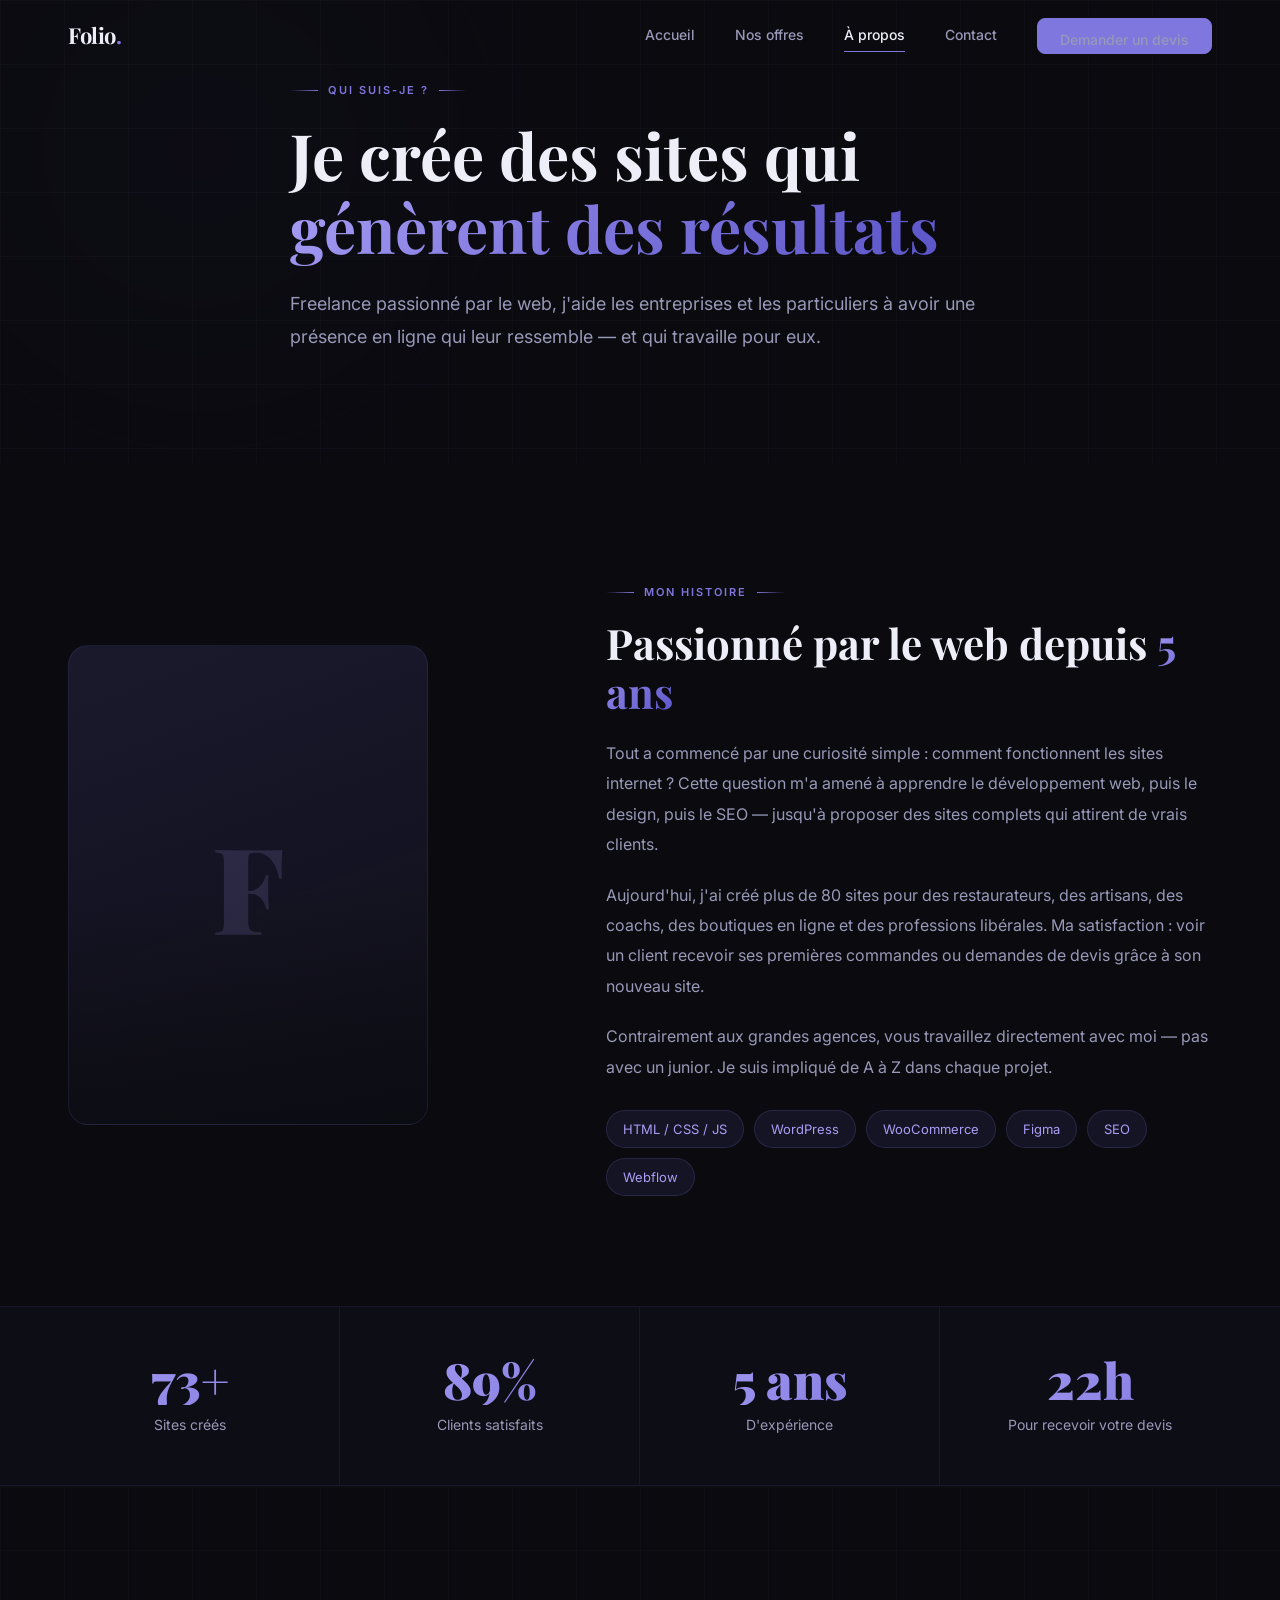
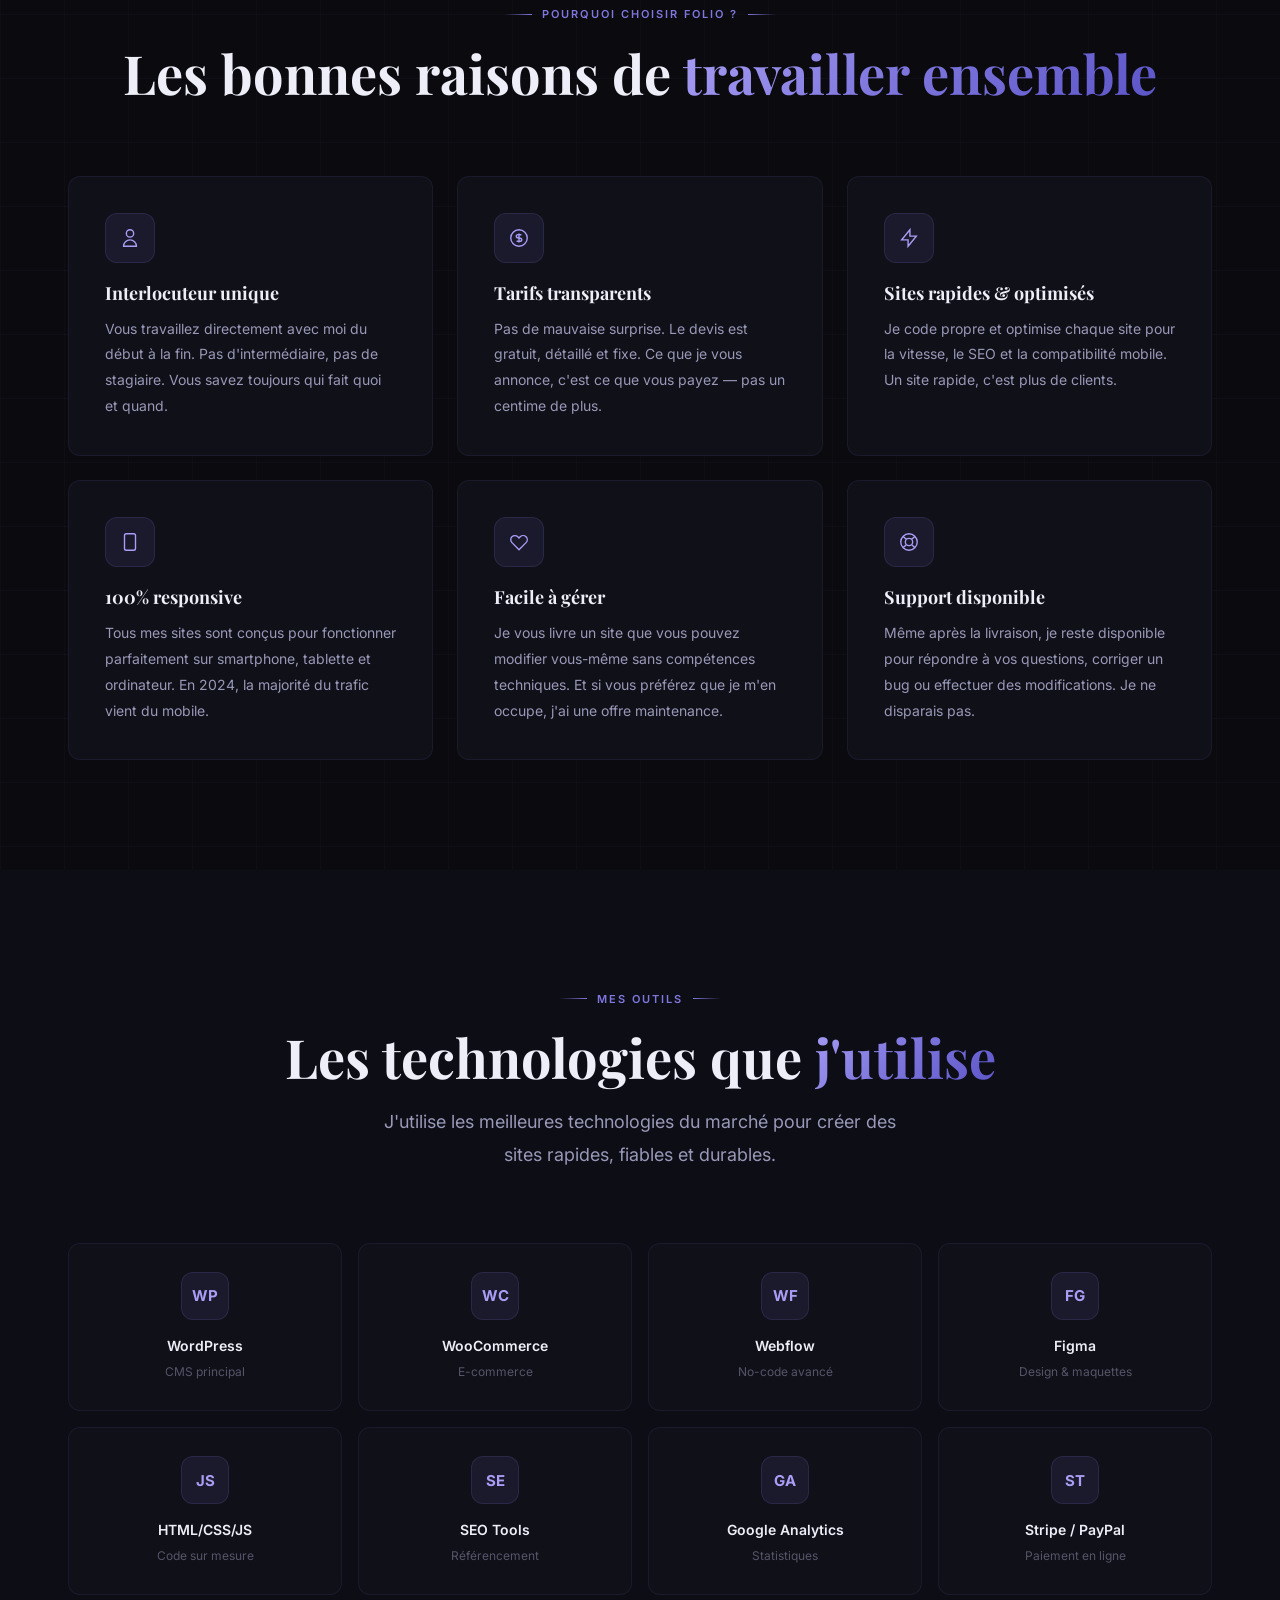
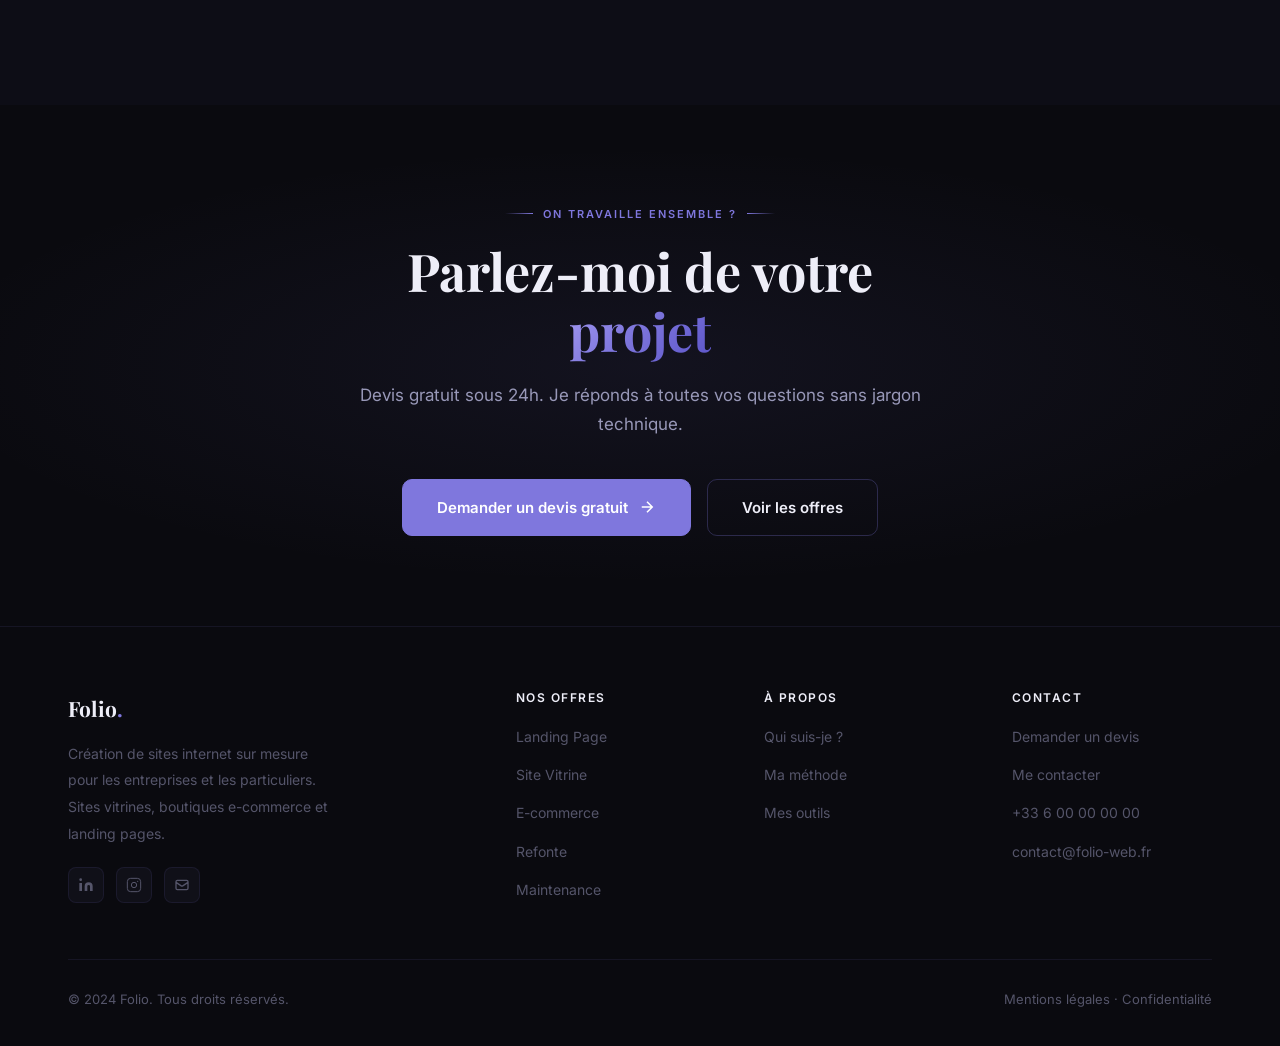
==== about.html @ f6fc2cad "Add files via upload" ====
<!DOCTYPE html>
<html lang="fr">
<head>
  <meta charset="UTF-8">
  <meta name="viewport" content="width=device-width, initial-scale=1.0">
  <title>À propos — Folio Création de sites internet</title>

  <!-- SEO Meta -->
  <meta name="description" content="Qui se cache derrière Folio ? Découvrez ma façon de travailler, mes outils et pourquoi faire appel à un freelance pour créer votre site internet.">
  <meta name="keywords" content="freelance web, créateur site internet, développeur web freelance, qui suis-je">
  <meta name="author" content="Folio">
  <meta name="robots" content="index, follow">
  <link rel="canonical" href="https://folio-web.fr/about.html">

  <!-- Open Graph -->
  <meta property="og:type"        content="website">
  <meta property="og:url"         content="https://folio-web.fr/about.html">
  <meta property="og:title"       content="À propos — Folio Création de sites internet">
  <meta property="og:description" content="Freelance spécialisé en création de sites internet. Découvrez ma méthode et mes outils.">
  <meta property="og:image"       content="https://folio-web.fr/og-image.jpg">

  <link rel="stylesheet" href="style.css">
  <style>
    /* ── PAGE HERO ── */
    .page-hero {
      min-height: 50vh; display: flex; align-items: center;
      padding-top: var(--nav-h); position: relative; overflow: hidden;
    }
    .page-hero-blob {
      width: 700px; height: 700px;
      background: radial-gradient(circle, rgba(127,119,221,0.13) 0%, transparent 70%);
      top: -200px; left: -150px;
    }
    .page-hero-content { max-width: 700px; }
    .page-hero-content h1 { font-size: clamp(36px, 5vw, 66px); margin-bottom: 22px; }
    .page-hero-content p  { font-size: 18px; color: var(--text-2); line-height: 1.85; }

    /* ── PRÉSENTATION ── */
    .intro-grid {
      display: grid; grid-template-columns: 1fr 1.3fr;
      gap: 72px; align-items: center;
    }
    .intro-left {}
    .intro-portrait {
      width: 100%; aspect-ratio: 3/4; max-width: 360px;
      border-radius: 20px; overflow: hidden;
      background: linear-gradient(160deg, rgba(127,119,221,0.15) 0%, rgba(91,84,184,0.06) 100%);
      border: 1px solid var(--border);
      display: flex; align-items: center; justify-content: center;
      position: relative;
    }
    .intro-portrait::before {
      content: '';
      position: absolute; inset: 0;
      background: linear-gradient(180deg, transparent 50%, rgba(10,10,15,0.6) 100%);
    }
    .portrait-placeholder {
      font-family: var(--font-title); font-size: 120px; font-weight: 900;
      color: var(--accent-l); opacity: 0.15; user-select: none;
    }
    .intro-right {}
    .intro-right h2 { font-size: clamp(26px, 3.5vw, 42px); margin-bottom: 22px; }
    .intro-right p  { font-size: 16px; color: var(--text-2); line-height: 1.9; margin-bottom: 20px; }
    .intro-tags { display: flex; flex-wrap: wrap; gap: 10px; margin-top: 28px; }
    .intro-tag {
      padding: 7px 16px;
      background: rgba(127,119,221,0.1);
      border: 1px solid rgba(127,119,221,0.18);
      border-radius: 100px; font-size: 13px; color: var(--accent-l);
    }

    /* ── POURQUOI MOI ── */
    .pourquoi-grid { display: grid; grid-template-columns: repeat(3, 1fr); gap: 24px; }
    .pourquoi-card { padding: 36px; position: relative; overflow: hidden; }
    .pourquoi-card::before {
      content: ''; position: absolute; top: 0; left: 0; right: 0;
      height: 2px;
      background: linear-gradient(90deg, transparent, var(--accent), transparent);
      opacity: 0; transition: opacity var(--t);
    }
    .pourquoi-card:hover::before { opacity: 1; }
    .pourquoi-icon {
      width: 50px; height: 50px; margin-bottom: 20px;
      display: flex; align-items: center; justify-content: center;
      background: rgba(127,119,221,0.1);
      border: 1px solid rgba(127,119,221,0.15);
      border-radius: 12px; color: var(--accent-l);
    }
    .pourquoi-icon svg { width: 22px; height: 22px; }
    .pourquoi-card h3 { font-size: 18px; margin-bottom: 12px; }
    .pourquoi-card p  { font-size: 14px; color: var(--text-2); line-height: 1.85; }

    /* ── OUTILS ── */
    .outils-section { background: var(--bg-2); }
    .outils-grid { display: grid; grid-template-columns: repeat(4, 1fr); gap: 16px; }
    .outil-item {
      padding: 28px 20px; text-align: center;
      background: var(--bg-card); border: 1px solid var(--border);
      border-radius: var(--r);
      transition: border-color var(--t), transform var(--t);
    }
    .outil-item:hover { border-color: var(--border-h); transform: translateY(-4px); }
    .outil-logo {
      width: 48px; height: 48px; margin: 0 auto 14px;
      background: rgba(127,119,221,0.1);
      border: 1px solid rgba(127,119,221,0.15);
      border-radius: 12px; display: flex; align-items: center; justify-content: center;
      font-weight: 700; font-size: 15px; color: var(--accent-l);
    }
    .outil-item .name { font-size: 14px; font-weight: 600; margin-bottom: 4px; }
    .outil-item .cat  { font-size: 12px; color: var(--text-muted); }

    /* ── STATS ── */
    .stats-band {
      background: var(--bg-2);
      border-top: 1px solid var(--border);
      border-bottom: 1px solid var(--border);
    }
    .stats-band-grid { display: grid; grid-template-columns: repeat(4, 1fr); }
    .stat-band-item {
      padding: 48px 24px; text-align: center;
      border-right: 1px solid var(--border);
    }
    .stat-band-item:last-child { border-right: none; }
    .stat-band-val {
      font-family: var(--font-title); font-size: 50px; font-weight: 900; line-height: 1;
      background: linear-gradient(135deg, var(--accent-l), var(--accent));
      -webkit-background-clip: text; -webkit-text-fill-color: transparent; background-clip: text;
      margin-bottom: 8px;
    }
    .stat-band-label { font-size: 14px; color: var(--text-2); }

    /* ── RESPONSIVE ── */
    @media (max-width: 1024px) {
      .intro-grid { grid-template-columns: 1fr; gap: 48px; }
      .intro-portrait { max-width: 280px; aspect-ratio: 1; }
      .pourquoi-grid { grid-template-columns: repeat(2, 1fr); }
      .outils-grid { grid-template-columns: repeat(3, 1fr); }
      .stats-band-grid { grid-template-columns: repeat(2, 1fr); }
      .stat-band-item:nth-child(2) { border-right: none; }
    }
    @media (max-width: 768px) {
      .pourquoi-grid { grid-template-columns: 1fr; }
      .outils-grid { grid-template-columns: repeat(2, 1fr); }
      .stats-band-grid { grid-template-columns: repeat(2, 1fr); }
      .stat-band-item { border-right: none; border-bottom: 1px solid var(--border); }
    }
    @media (max-width: 480px) {
      .outils-grid { grid-template-columns: repeat(2, 1fr); }
    }
  </style>
</head>
<body>

<!-- ── NAVIGATION ── -->
<nav id="main-nav">
  <div class="nav-inner">
    <a href="index.html" class="nav-logo">Folio<span>.</span></a>
    <div class="nav-links">
      <a href="index.html">Accueil</a>
      <a href="services.html">Nos offres</a>
      <a href="about.html">À propos</a>
      <a href="contact.html">Contact</a>
      <a href="contact.html" class="nav-cta">Demander un devis</a>
    </div>
    <button class="burger" aria-label="Menu" aria-expanded="false"><span></span><span></span><span></span></button>
  </div>
</nav>
<div class="mobile-menu" role="navigation" aria-label="Menu mobile">
  <a href="index.html">Accueil</a>
  <a href="services.html">Nos offres</a>
  <a href="about.html">À propos</a>
  <a href="contact.html">Contact</a>
  <a href="contact.html" style="color:var(--accent)">Demander un devis →</a>
</div>

<!-- ── PAGE HERO ── -->
<section class="page-hero grid-bg section">
  <div class="glow-blob page-hero-blob"></div>
  <div class="container">
    <div class="page-hero-content">
      <div class="section-tag reveal">Qui suis-je ?</div>
      <h1 class="reveal delay-1">Je crée des sites qui <span class="gradient-text">génèrent des résultats</span></h1>
      <p class="reveal delay-2">
        Freelance passionné par le web, j'aide les entreprises et les particuliers à avoir une présence en ligne qui leur ressemble — et qui travaille pour eux.
      </p>
    </div>
  </div>
</section>

<!-- ── PRÉSENTATION ── -->
<section class="section">
  <div class="container">
    <div class="intro-grid">
      <div class="intro-left reveal from-left">
        <div class="intro-portrait">
          <span class="portrait-placeholder">F</span>
        </div>
      </div>
      <div class="intro-right reveal delay-2">
        <div class="section-tag">Mon histoire</div>
        <h2>Passionné par le web depuis <span class="gradient-text">5 ans</span></h2>
        <p>Tout a commencé par une curiosité simple : comment fonctionnent les sites internet ? Cette question m'a amené à apprendre le développement web, puis le design, puis le SEO — jusqu'à proposer des sites complets qui attirent de vrais clients.</p>
        <p>Aujourd'hui, j'ai créé plus de 80 sites pour des restaurateurs, des artisans, des coachs, des boutiques en ligne et des professions libérales. Ma satisfaction : voir un client recevoir ses premières commandes ou demandes de devis grâce à son nouveau site.</p>
        <p>Contrairement aux grandes agences, vous travaillez directement avec moi — pas avec un junior. Je suis impliqué de A à Z dans chaque projet.</p>
        <div class="intro-tags">
          <span class="intro-tag">HTML / CSS / JS</span>
          <span class="intro-tag">WordPress</span>
          <span class="intro-tag">WooCommerce</span>
          <span class="intro-tag">Figma</span>
          <span class="intro-tag">SEO</span>
          <span class="intro-tag">Webflow</span>
        </div>
      </div>
    </div>
  </div>
</section>

<!-- ── STATS ── -->
<div class="stats-band">
  <div class="container" style="padding:0;">
    <div class="stats-band-grid">
      <div class="stat-band-item reveal">
        <div class="stat-band-val" data-counter="80" data-suffix="+">0</div>
        <div class="stat-band-label">Sites créés</div>
      </div>
      <div class="stat-band-item reveal delay-1">
        <div class="stat-band-val" data-counter="97" data-suffix="%">0</div>
        <div class="stat-band-label">Clients satisfaits</div>
      </div>
      <div class="stat-band-item reveal delay-2">
        <div class="stat-band-val" data-counter="5" data-suffix=" ans">0</div>
        <div class="stat-band-label">D'expérience</div>
      </div>
      <div class="stat-band-item reveal delay-3">
        <div class="stat-band-val" data-counter="24" data-suffix="h">0</div>
        <div class="stat-band-label">Pour recevoir votre devis</div>
      </div>
    </div>
  </div>
</div>

<!-- ── POURQUOI MOI ── -->
<section class="section grid-bg">
  <div class="container">
    <div class="section-header">
      <div class="section-tag reveal">Pourquoi choisir Folio ?</div>
      <h2 class="reveal delay-1">Les bonnes raisons de <span class="gradient-text">travailler ensemble</span></h2>
    </div>
    <div class="pourquoi-grid">
      <div class="card pourquoi-card reveal">
        <div class="pourquoi-icon"><svg viewBox="0 0 24 24" fill="none" stroke="currentColor" stroke-width="1.5"><path d="M16 7a4 4 0 11-8 0 4 4 0 018 0zM12 14a7 7 0 00-7 7h14a7 7 0 00-7-7z"/></svg></div>
        <h3>Interlocuteur unique</h3>
        <p>Vous travaillez directement avec moi du début à la fin. Pas d'intermédiaire, pas de stagiaire. Vous savez toujours qui fait quoi et quand.</p>
      </div>
      <div class="card pourquoi-card reveal delay-1">
        <div class="pourquoi-icon"><svg viewBox="0 0 24 24" fill="none" stroke="currentColor" stroke-width="1.5"><path d="M12 8c-1.657 0-3 .895-3 2s1.343 2 3 2 3 .895 3 2-1.343 2-3 2m0-8c1.11 0 2.08.402 2.599 1M12 8V7m0 1v8m0 0v1m0-1c-1.11 0-2.08-.402-2.599-1M21 12a9 9 0 11-18 0 9 9 0 0118 0z"/></svg></div>
        <h3>Tarifs transparents</h3>
        <p>Pas de mauvaise surprise. Le devis est gratuit, détaillé et fixe. Ce que je vous annonce, c'est ce que vous payez — pas un centime de plus.</p>
      </div>
      <div class="card pourquoi-card reveal delay-2">
        <div class="pourquoi-icon"><svg viewBox="0 0 24 24" fill="none" stroke="currentColor" stroke-width="1.5"><path d="M13 10V3L4 14h7v7l9-11h-7z"/></svg></div>
        <h3>Sites rapides & optimisés</h3>
        <p>Je code propre et optimise chaque site pour la vitesse, le SEO et la compatibilité mobile. Un site rapide, c'est plus de clients.</p>
      </div>
      <div class="card pourquoi-card reveal">
        <div class="pourquoi-icon"><svg viewBox="0 0 24 24" fill="none" stroke="currentColor" stroke-width="1.5"><path d="M12 18h.01M8 21h8a2 2 0 002-2V5a2 2 0 00-2-2H8a2 2 0 00-2 2v14a2 2 0 002 2z"/></svg></div>
        <h3>100% responsive</h3>
        <p>Tous mes sites sont conçus pour fonctionner parfaitement sur smartphone, tablette et ordinateur. En 2024, la majorité du trafic vient du mobile.</p>
      </div>
      <div class="card pourquoi-card reveal delay-1">
        <div class="pourquoi-icon"><svg viewBox="0 0 24 24" fill="none" stroke="currentColor" stroke-width="1.5"><path d="M4.318 6.318a4.5 4.5 0 000 6.364L12 20.364l7.682-7.682a4.5 4.5 0 00-6.364-6.364L12 7.636l-1.318-1.318a4.5 4.5 0 00-6.364 0z"/></svg></div>
        <h3>Facile à gérer</h3>
        <p>Je vous livre un site que vous pouvez modifier vous-même sans compétences techniques. Et si vous préférez que je m'en occupe, j'ai une offre maintenance.</p>
      </div>
      <div class="card pourquoi-card reveal delay-2">
        <div class="pourquoi-icon"><svg viewBox="0 0 24 24" fill="none" stroke="currentColor" stroke-width="1.5"><path d="M18.364 5.636l-3.536 3.536m0 5.656l3.536 3.536M9.172 9.172L5.636 5.636m3.536 9.192l-3.536 3.536M21 12a9 9 0 11-18 0 9 9 0 0118 0zm-5 0a4 4 0 11-8 0 4 4 0 018 0z"/></svg></div>
        <h3>Support disponible</h3>
        <p>Même après la livraison, je reste disponible pour répondre à vos questions, corriger un bug ou effectuer des modifications. Je ne disparais pas.</p>
      </div>
    </div>
  </div>
</section>

<!-- ── MES OUTILS ── -->
<section class="section outils-section">
  <div class="container">
    <div class="section-header">
      <div class="section-tag reveal">Mes outils</div>
      <h2 class="reveal delay-1">Les technologies que <span class="gradient-text">j'utilise</span></h2>
      <p class="reveal delay-2">J'utilise les meilleures technologies du marché pour créer des sites rapides, fiables et durables.</p>
    </div>
    <div class="outils-grid">
      <div class="outil-item reveal">
        <div class="outil-logo">WP</div>
        <div class="name">WordPress</div>
        <div class="cat">CMS principal</div>
      </div>
      <div class="outil-item reveal delay-1">
        <div class="outil-logo">WC</div>
        <div class="name">WooCommerce</div>
        <div class="cat">E-commerce</div>
      </div>
      <div class="outil-item reveal delay-2">
        <div class="outil-logo">WF</div>
        <div class="name">Webflow</div>
        <div class="cat">No-code avancé</div>
      </div>
      <div class="outil-item reveal">
        <div class="outil-logo">FG</div>
        <div class="name">Figma</div>
        <div class="cat">Design & maquettes</div>
      </div>
      <div class="outil-item reveal delay-1">
        <div class="outil-logo">JS</div>
        <div class="name">HTML/CSS/JS</div>
        <div class="cat">Code sur mesure</div>
      </div>
      <div class="outil-item reveal delay-2">
        <div class="outil-logo">SE</div>
        <div class="name">SEO Tools</div>
        <div class="cat">Référencement</div>
      </div>
      <div class="outil-item reveal">
        <div class="outil-logo">GA</div>
        <div class="name">Google Analytics</div>
        <div class="cat">Statistiques</div>
      </div>
      <div class="outil-item reveal delay-1">
        <div class="outil-logo">ST</div>
        <div class="name">Stripe / PayPal</div>
        <div class="cat">Paiement en ligne</div>
      </div>
    </div>
  </div>
</section>

<!-- ── CTA ── -->
<section class="section" style="padding:90px 0;position:relative;overflow:hidden;">
  <div style="position:absolute;inset:0;background:radial-gradient(ellipse 80% 60% at 50% 50%, rgba(127,119,221,0.08) 0%, transparent 70%);"></div>
  <div style="position:relative;z-index:1;text-align:center;max-width:640px;margin:0 auto;padding:0 24px;">
    <div class="section-tag reveal" style="justify-content:center">On travaille ensemble ?</div>
    <h2 class="reveal delay-1" style="font-size:clamp(30px,4.5vw,52px);margin-bottom:20px;">Parlez-moi de votre <span class="gradient-text">projet</span></h2>
    <p class="reveal delay-2" style="font-size:17px;color:var(--text-2);margin-bottom:40px;">Devis gratuit sous 24h. Je réponds à toutes vos questions sans jargon technique.</p>
    <div class="reveal delay-3" style="display:flex;gap:16px;justify-content:center;flex-wrap:wrap;">
      <a href="contact.html" class="btn btn-primary">Demander un devis gratuit <svg viewBox="0 0 24 24" fill="none" stroke="currentColor" stroke-width="2"><path d="M5 12h14M12 5l7 7-7 7"/></svg></a>
      <a href="services.html" class="btn btn-outline">Voir les offres</a>
    </div>
  </div>
</section>

<!-- ── FOOTER ── -->
<footer>
  <div class="container">
    <div class="footer-grid">
      <div class="footer-brand">
        <div class="f-logo">Folio<span>.</span></div>
        <p>Création de sites internet sur mesure pour les entreprises et les particuliers. Sites vitrines, boutiques e-commerce et landing pages.</p>
        <div class="footer-socials">
          <a href="#" aria-label="LinkedIn"><svg viewBox="0 0 24 24" fill="currentColor"><path d="M16 8a6 6 0 016 6v7h-4v-7a2 2 0 00-2-2 2 2 0 00-2 2v7h-4v-7a6 6 0 016-6zM2 9h4v12H2z"/><circle cx="4" cy="4" r="2"/></svg></a>
          <a href="#" aria-label="Instagram"><svg viewBox="0 0 24 24" fill="none" stroke="currentColor" stroke-width="1.5"><rect x="2" y="2" width="20" height="20" rx="5"/><circle cx="12" cy="12" r="4"/><circle cx="17.5" cy="6.5" r="1" fill="currentColor" stroke="none"/></svg></a>
          <a href="#" aria-label="Email"><svg viewBox="0 0 24 24" fill="none" stroke="currentColor" stroke-width="2"><path d="M3 8l7.89 5.26a2 2 0 002.22 0L21 8M5 19h14a2 2 0 002-2V7a2 2 0 00-2-2H5a2 2 0 00-2 2v10a2 2 0 002 2z"/></svg></a>
        </div>
      </div>
      <div class="footer-col">
        <h4>Nos offres</h4>
        <ul>
          <li><a href="services.html">Landing Page</a></li>
          <li><a href="services.html">Site Vitrine</a></li>
          <li><a href="services.html">E-commerce</a></li>
          <li><a href="services.html">Refonte</a></li>
          <li><a href="services.html">Maintenance</a></li>
        </ul>
      </div>
      <div class="footer-col">
        <h4>À propos</h4>
        <ul>
          <li><a href="about.html">Qui suis-je ?</a></li>
          <li><a href="about.html">Ma méthode</a></li>
          <li><a href="about.html">Mes outils</a></li>
        </ul>
      </div>
      <div class="footer-col">
        <h4>Contact</h4>
        <ul>
          <li><a href="contact.html">Demander un devis</a></li>
          <li><a href="contact.html">Me contacter</a></li>
          <li><a href="#">+33 6 00 00 00 00</a></li>
          <li><a href="#">contact@folio-web.fr</a></li>
        </ul>
      </div>
    </div>
    <div class="footer-bottom">
      <span>© 2024 Folio. Tous droits réservés.</span>
      <span><a href="#">Mentions légales</a> · <a href="#">Confidentialité</a></span>
    </div>
  </div>
</footer>

<script src="script.js"></script>
</body>
</html>
---- style.css ----
/* ================================================
   APEX CONSULTING — GLOBAL STYLESHEET
   Dark Luxury Design System v1.0
   ================================================ */

/* === GOOGLE FONTS === */
@import url('https://fonts.googleapis.com/css2?family=Inter:wght@300;400;500;600;700&family=Playfair+Display:ital,wght@0,400;0,600;0,700;0,900;1,400&display=swap');

/* === CSS VARIABLES === */
:root {
  --bg:          #0a0a0f;
  --bg-2:        #0d0d16;
  --bg-card:     #101018;
  --bg-card-h:   #14141e;
  --accent:      #7F77DD;
  --accent-l:    #a89ef5;
  --accent-d:    #5b54b8;
  --accent-glow: rgba(127,119,221,0.22);
  --text:        #eeeef8;
  --text-2:      #9898b8;
  --text-muted:  #55556a;
  --border:      rgba(127,119,221,0.10);
  --border-h:    rgba(127,119,221,0.28);
  --nav-h:       72px;
  --r:           12px;
  --font-body:   'Inter', -apple-system, sans-serif;
  --font-title:  'Playfair Display', Georgia, serif;
  --ease:        cubic-bezier(0.4,0,0.2,1);
  --t:           0.3s;
}

/* === RESET === */
*,*::before,*::after { box-sizing: border-box; margin: 0; padding: 0; }
html { scroll-behavior: smooth; font-size: 16px; }
body {
  font-family: var(--font-body);
  background: var(--bg);
  color: var(--text);
  line-height: 1.7;
  overflow-x: hidden;
  -webkit-font-smoothing: antialiased;
}
img { max-width: 100%; height: auto; display: block; }
a { color: inherit; text-decoration: none; }
button { cursor: pointer; font-family: inherit; border: none; background: none; }
ul { list-style: none; }
input, textarea, select { font-family: inherit; }

/* === GRID BACKGROUND OVERLAY === */
.grid-bg { position: relative; }
.grid-bg::before {
  content: '';
  position: absolute;
  inset: 0;
  background-image:
    linear-gradient(rgba(127,119,221,0.035) 1px, transparent 1px),
    linear-gradient(90deg, rgba(127,119,221,0.035) 1px, transparent 1px);
  background-size: 64px 64px;
  pointer-events: none;
  z-index: 0;
}
.grid-bg > * { position: relative; z-index: 1; }

/* === RADIAL GLOW BLOBS === */
.glow-blob {
  position: absolute;
  border-radius: 50%;
  filter: blur(120px);
  pointer-events: none;
  z-index: 0;
  opacity: 0.35;
}

/* === TYPOGRAPHY === */
h1,h2,h3,h4,h5 { font-family: var(--font-title); font-weight: 700; line-height: 1.15; }

.gradient-text {
  background: linear-gradient(135deg, var(--accent-l) 0%, var(--accent) 45%, #5b54c8 100%);
  -webkit-background-clip: text;
  -webkit-text-fill-color: transparent;
  background-clip: text;
}

.section-tag {
  display: inline-flex;
  align-items: center;
  gap: 10px;
  font-family: var(--font-body);
  font-size: 11px;
  font-weight: 600;
  letter-spacing: 0.18em;
  text-transform: uppercase;
  color: var(--accent);
  margin-bottom: 18px;
}
.section-tag::before {
  content: '';
  width: 28px; height: 1px;
  background: linear-gradient(90deg, transparent, var(--accent));
}
.section-tag::after {
  content: '';
  width: 28px; height: 1px;
  background: linear-gradient(90deg, var(--accent), transparent);
}

/* === LAYOUT === */
.container { max-width: 1200px; margin: 0 auto; padding: 0 28px; }
.section { padding: 110px 0; }

.section-header { text-align: center; margin-bottom: 72px; }
.section-header h2 { font-size: clamp(32px, 4.5vw, 54px); margin-bottom: 18px; }
.section-header p { font-size: 18px; color: var(--text-2); max-width: 540px; margin: 0 auto; line-height: 1.8; }

/* === NAVIGATION === */
nav {
  position: fixed;
  top: 0; left: 0; right: 0;
  height: var(--nav-h);
  z-index: 1000;
  transition: background var(--t) var(--ease), border-color var(--t) var(--ease);
}
nav.scrolled {
  background: rgba(10,10,15,0.88);
  backdrop-filter: blur(24px);
  -webkit-backdrop-filter: blur(24px);
  border-bottom: 1px solid var(--border);
}
.nav-inner {
  max-width: 1200px;
  margin: 0 auto;
  padding: 0 28px;
  height: 100%;
  display: flex;
  align-items: center;
  justify-content: space-between;
}
.nav-logo {
  font-family: var(--font-title);
  font-size: 22px;
  font-weight: 700;
  letter-spacing: -0.5px;
}
.nav-logo span { color: var(--accent); }

.nav-links {
  display: flex;
  align-items: center;
  gap: 40px;
}
.nav-links a {
  font-size: 14px;
  font-weight: 500;
  color: var(--text-2);
  transition: color var(--t) var(--ease);
  position: relative;
  padding-bottom: 2px;
}
.nav-links a::after {
  content: '';
  position: absolute;
  bottom: -3px; left: 0;
  width: 0; height: 1px;
  background: var(--accent);
  transition: width var(--t) var(--ease);
}
.nav-links a:hover { color: var(--text); }
.nav-links a:hover::after { width: 100%; }
.nav-links a.active { color: var(--text); }
.nav-links a.active::after { width: 100%; }

.nav-cta {
  padding: 9px 22px;
  background: var(--accent);
  color: #fff;
  border-radius: 8px;
  font-size: 14px;
  font-weight: 600;
  border: 1px solid var(--accent);
  transition: background var(--t), transform var(--t), box-shadow var(--t);
}
.nav-cta:hover {
  background: var(--accent-l);
  border-color: var(--accent-l);
  transform: translateY(-1px);
  box-shadow: 0 8px 24px var(--accent-glow);
  color: #fff;
}
.nav-cta::after { display: none !important; }

/* === BURGER === */
.burger {
  display: none;
  flex-direction: column;
  gap: 5px;
  padding: 8px;
  z-index: 1001;
}
.burger span {
  display: block;
  width: 24px; height: 2px;
  background: var(--text);
  border-radius: 2px;
  transition: var(--t) var(--ease);
}
.burger.open span:nth-child(1) { transform: translateY(7px) rotate(45deg); }
.burger.open span:nth-child(2) { opacity: 0; transform: scaleX(0); }
.burger.open span:nth-child(3) { transform: translateY(-7px) rotate(-45deg); }

.mobile-menu {
  display: none;
  position: fixed;
  inset: 0;
  background: rgba(10,10,15,0.97);
  backdrop-filter: blur(24px);
  z-index: 998;
  flex-direction: column;
  align-items: center;
  justify-content: center;
  gap: 36px;
  opacity: 0;
  pointer-events: none;
  transition: opacity var(--t) var(--ease);
}
.mobile-menu.open { display: flex; opacity: 1; pointer-events: all; }
.mobile-menu a {
  font-size: 32px;
  font-family: var(--font-title);
  color: var(--text-2);
  transition: color var(--t) var(--ease);
}
.mobile-menu a:hover { color: var(--accent); }

/* === BUTTONS === */
.btn {
  display: inline-flex;
  align-items: center;
  gap: 10px;
  padding: 15px 34px;
  border-radius: 10px;
  font-weight: 600;
  font-size: 15px;
  transition: all var(--t) var(--ease);
  cursor: pointer;
  white-space: nowrap;
}
.btn-primary {
  background: var(--accent);
  color: #fff;
  border: 1px solid var(--accent);
}
.btn-primary:hover {
  background: var(--accent-l);
  border-color: var(--accent-l);
  transform: translateY(-2px);
  box-shadow: 0 16px 40px var(--accent-glow);
}
.btn-outline {
  background: transparent;
  color: var(--text);
  border: 1px solid var(--border-h);
}
.btn-outline:hover {
  border-color: var(--accent);
  color: var(--accent);
  transform: translateY(-2px);
  box-shadow: 0 8px 24px rgba(0,0,0,0.3);
}
.btn svg { width: 18px; height: 18px; flex-shrink: 0; }

/* === CARDS === */
.card {
  background: var(--bg-card);
  border: 1px solid var(--border);
  border-radius: var(--r);
  padding: 36px;
  transition: border-color var(--t) var(--ease), transform var(--t) var(--ease), box-shadow var(--t) var(--ease);
}
.card:hover {
  border-color: var(--border-h);
  transform: translateY(-6px);
  box-shadow: 0 24px 60px rgba(0,0,0,0.5);
}

/* === BADGE === */
.badge {
  display: inline-block;
  padding: 4px 12px;
  background: rgba(127,119,221,0.12);
  color: var(--accent-l);
  border: 1px solid rgba(127,119,221,0.2);
  border-radius: 100px;
  font-size: 12px;
  font-weight: 500;
}

/* === DIVIDER === */
.divider {
  height: 1px;
  background: linear-gradient(90deg, transparent, var(--border-h), transparent);
  margin: 0;
  border: none;
}

/* === SCROLL ANIMATIONS === */
.reveal {
  opacity: 0;
  transform: translateY(36px);
  transition: opacity 0.75s var(--ease), transform 0.75s var(--ease);
}
.reveal.from-left  { transform: translateX(-36px); }
.reveal.from-right { transform: translateX(36px); }
.reveal.scale-in   { transform: scale(0.94); }
.reveal.delay-1 { transition-delay: 0.10s; }
.reveal.delay-2 { transition-delay: 0.20s; }
.reveal.delay-3 { transition-delay: 0.30s; }
.reveal.delay-4 { transition-delay: 0.40s; }
.reveal.delay-5 { transition-delay: 0.50s; }
.reveal.delay-6 { transition-delay: 0.60s; }
.reveal.is-visible { opacity: 1; transform: none; }

/* === FOOTER === */
footer {
  border-top: 1px solid var(--border);
  padding: 64px 0 36px;
}
.footer-grid {
  display: grid;
  grid-template-columns: 2fr 1fr 1fr 1fr;
  gap: 48px;
  margin-bottom: 56px;
}
.footer-brand .f-logo {
  font-family: var(--font-title);
  font-size: 21px;
  font-weight: 700;
  margin-bottom: 14px;
}
.footer-brand .f-logo span { color: var(--accent); }
.footer-brand p { font-size: 14px; color: var(--text-muted); line-height: 1.9; max-width: 260px; }
.footer-col h4 {
  font-family: var(--font-body);
  font-size: 12px;
  font-weight: 600;
  letter-spacing: 0.12em;
  text-transform: uppercase;
  color: var(--text);
  margin-bottom: 18px;
}
.footer-col ul { display: flex; flex-direction: column; gap: 11px; }
.footer-col ul li a { font-size: 14px; color: var(--text-muted); transition: color var(--t) var(--ease); }
.footer-col ul li a:hover { color: var(--accent); }
.footer-socials { display: flex; gap: 12px; margin-top: 20px; }
.footer-socials a {
  width: 36px; height: 36px;
  display: flex; align-items: center; justify-content: center;
  background: var(--bg-card);
  border: 1px solid var(--border);
  border-radius: 8px;
  color: var(--text-muted);
  transition: border-color var(--t), color var(--t), transform var(--t);
}
.footer-socials a:hover { border-color: var(--accent); color: var(--accent); transform: translateY(-2px); }
.footer-socials svg { width: 16px; height: 16px; }

.footer-bottom {
  display: flex;
  justify-content: space-between;
  align-items: center;
  padding-top: 28px;
  border-top: 1px solid var(--border);
  font-size: 13px;
  color: var(--text-muted);
}
.footer-bottom a { color: var(--text-muted); transition: color var(--t); }
.footer-bottom a:hover { color: var(--accent); }

/* === RESPONSIVE === */
@media (max-width: 1024px) {
  .footer-grid { grid-template-columns: 1fr 1fr; gap: 36px; }
}
@media (max-width: 768px) {
  :root { --nav-h: 64px; }
  .section { padding: 80px 0; }
  .nav-links { display: none; }
  .burger { display: flex; }
  .footer-grid { grid-template-columns: 1fr; gap: 32px; }
  .footer-bottom { flex-direction: column; gap: 10px; text-align: center; }
}
@media (max-width: 480px) {
  .section { padding: 64px 0; }
  .container { padding: 0 18px; }
  .btn { padding: 13px 26px; font-size: 14px; }
}
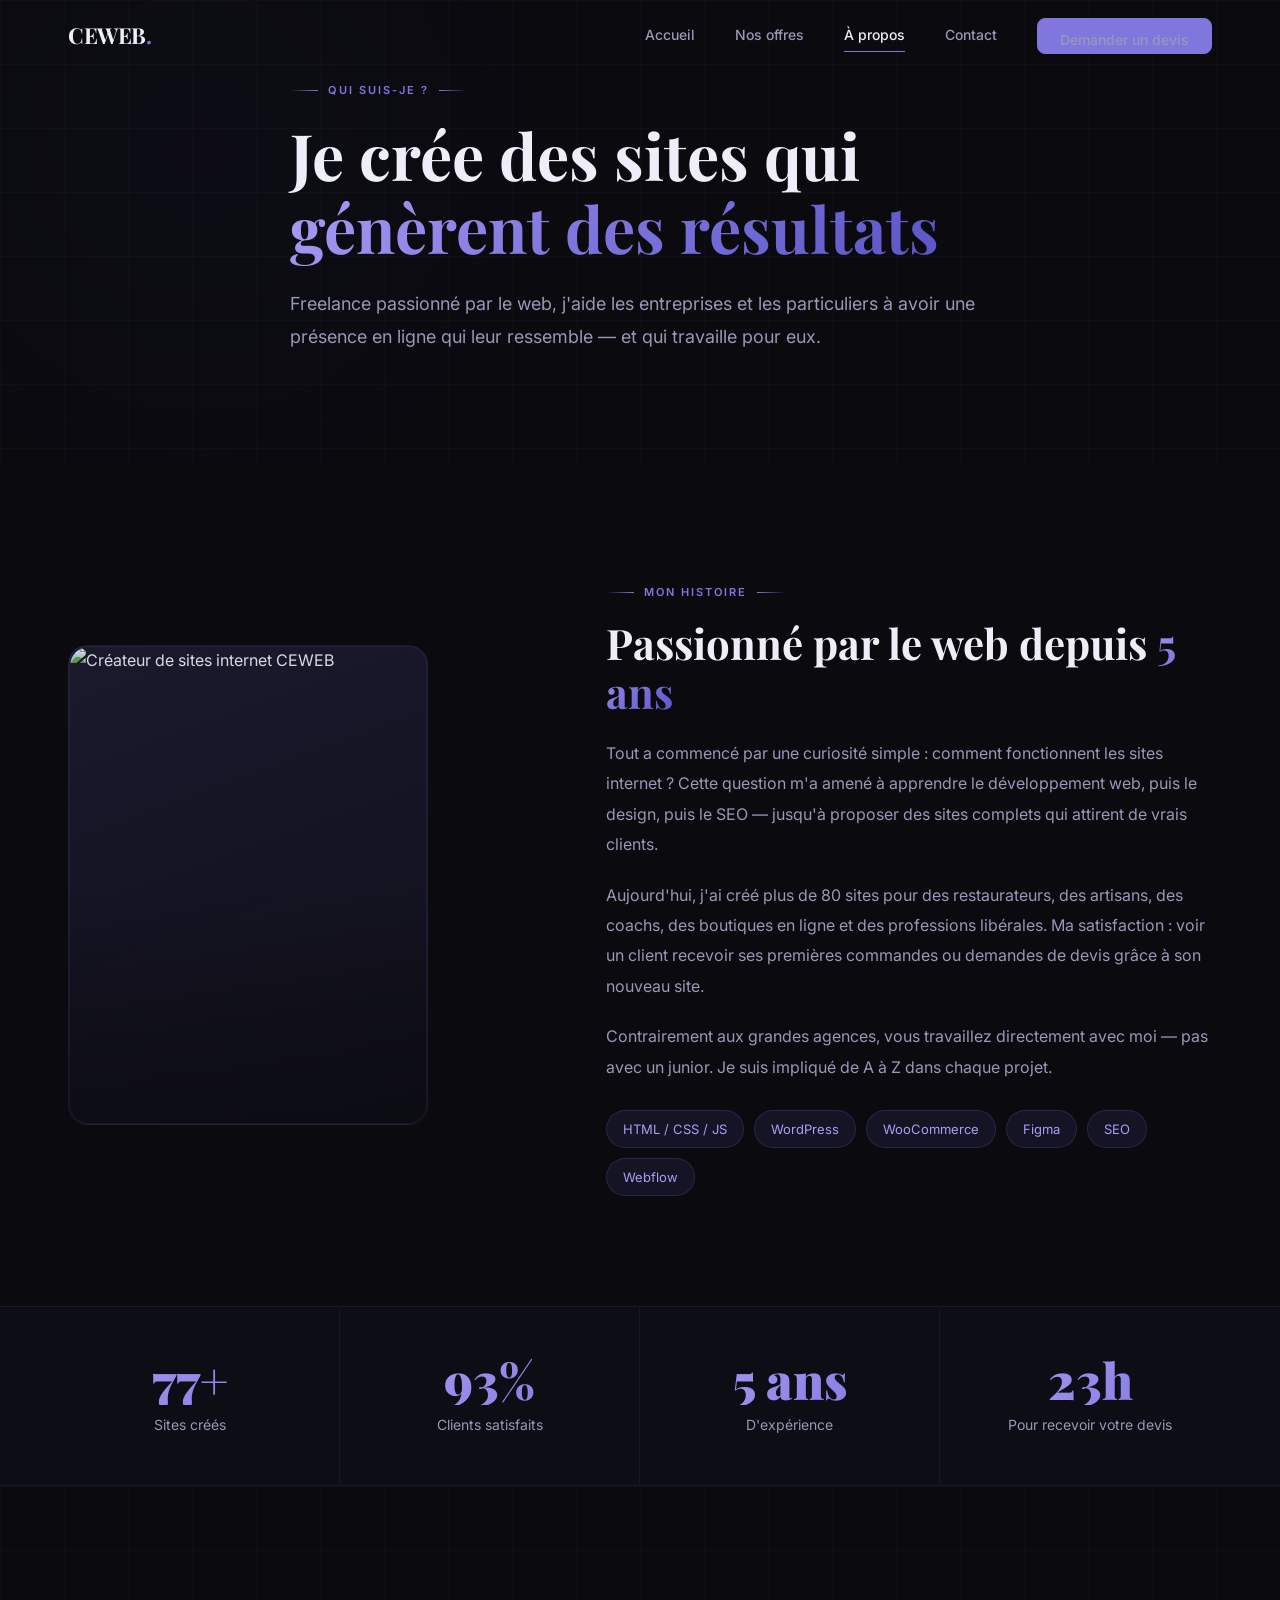
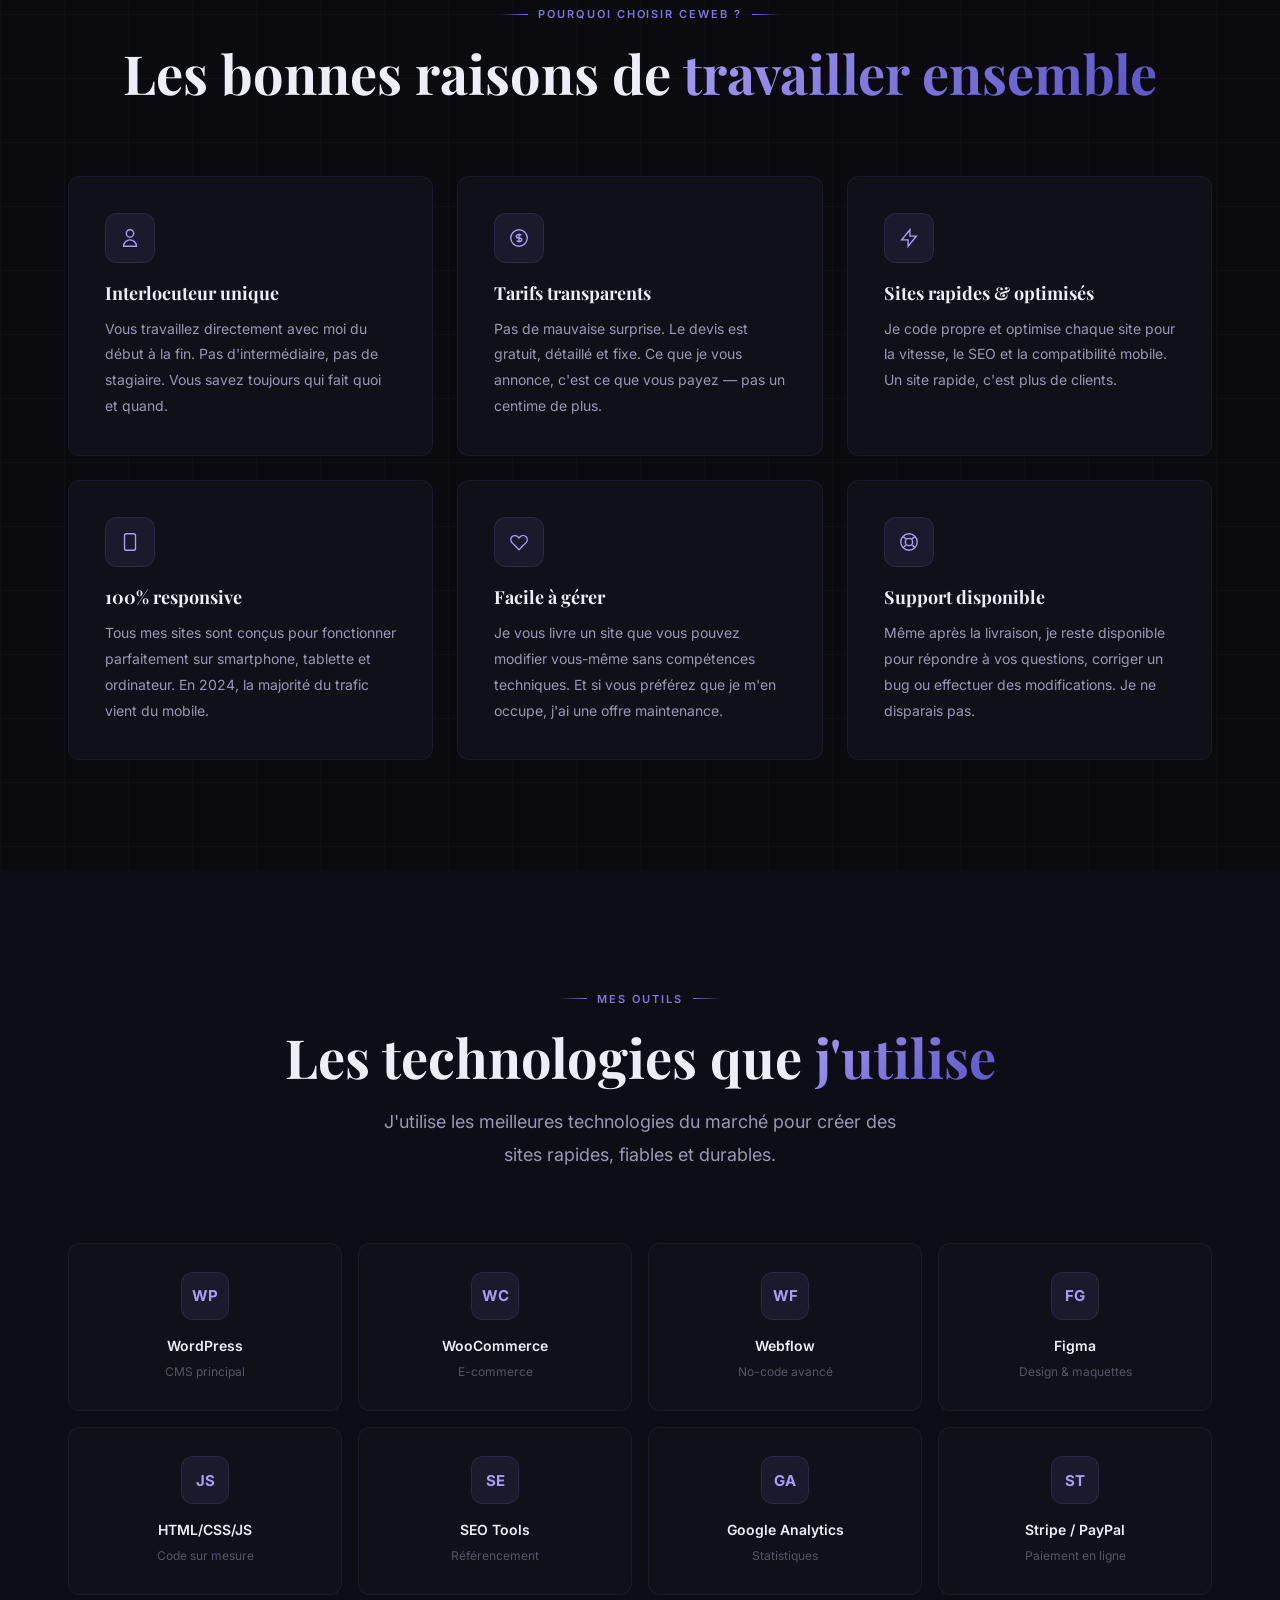
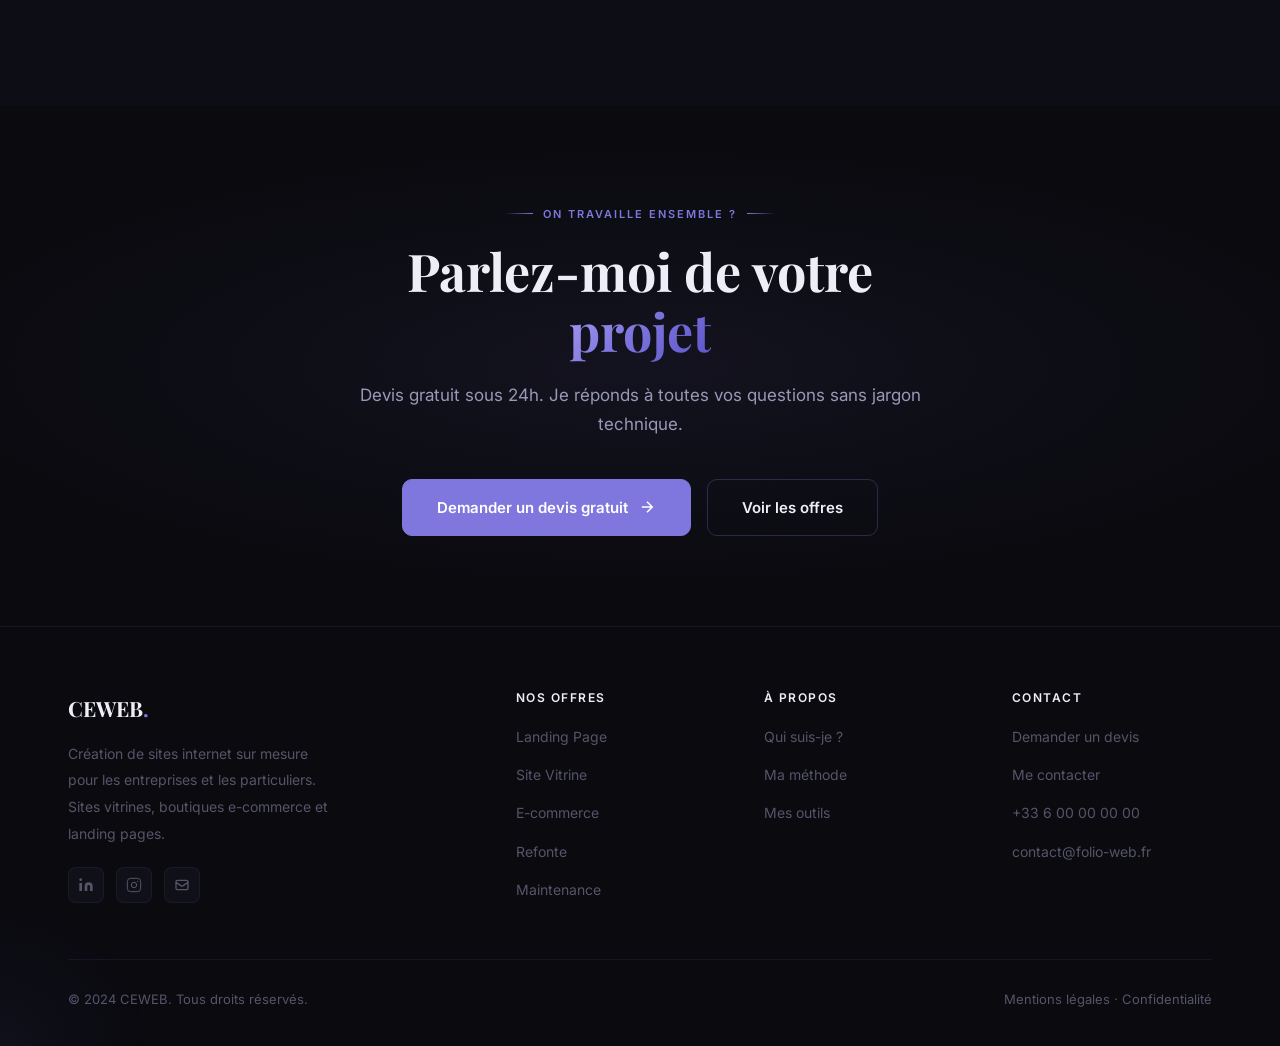
==== commit 0482a261: "Add files via upload" ====
--- a/about.html
+++ b/about.html
@@ -3,19 +3,19 @@
 <head>
   <meta charset="UTF-8">
   <meta name="viewport" content="width=device-width, initial-scale=1.0">
-  <title>À propos — Folio Création de sites internet</title>
+  <title>À propos — CEWEB Création de sites internet</title>
 
   <!-- SEO Meta -->
-  <meta name="description" content="Qui se cache derrière Folio ? Découvrez ma façon de travailler, mes outils et pourquoi faire appel à un freelance pour créer votre site internet.">
+  <meta name="description" content="Qui se cache derrière CEWEB ? Découvrez ma façon de travailler, mes outils et pourquoi faire appel à un freelance pour créer votre site internet.">
   <meta name="keywords" content="freelance web, créateur site internet, développeur web freelance, qui suis-je">
-  <meta name="author" content="Folio">
+  <meta name="author" content="CEWEB">
   <meta name="robots" content="index, follow">
   <link rel="canonical" href="https://folio-web.fr/about.html">
 
   <!-- Open Graph -->
   <meta property="og:type"        content="website">
   <meta property="og:url"         content="https://folio-web.fr/about.html">
-  <meta property="og:title"       content="À propos — Folio Création de sites internet">
+  <meta property="og:title"       content="À propos — CEWEB Création de sites internet">
   <meta property="og:description" content="Freelance spécialisé en création de sites internet. Découvrez ma méthode et mes outils.">
   <meta property="og:image"       content="https://folio-web.fr/og-image.jpg">
 
@@ -155,7 +155,7 @@
 <!-- ── NAVIGATION ── -->
 <nav id="main-nav">
   <div class="nav-inner">
-    <a href="index.html" class="nav-logo">Folio<span>.</span></a>
+    <a href="index.html" class="nav-logo">CEWEB<span>.</span></a>
     <div class="nav-links">
       <a href="index.html">Accueil</a>
       <a href="services.html">Nos offres</a>
@@ -194,7 +194,10 @@
     <div class="intro-grid">
       <div class="intro-left reveal from-left">
         <div class="intro-portrait">
-          <span class="portrait-placeholder">F</span>
+          <img class="portrait-photo"
+            src="https://images.unsplash.com/photo-1507003211169-0a1dd7228f2d?w=600&auto=format&fit=crop&q=80"
+            alt="Créateur de sites internet CEWEB"
+            loading="lazy">
         </div>
       </div>
       <div class="intro-right reveal delay-2">
@@ -244,7 +247,7 @@
 <section class="section grid-bg">
   <div class="container">
     <div class="section-header">
-      <div class="section-tag reveal">Pourquoi choisir Folio ?</div>
+      <div class="section-tag reveal">Pourquoi choisir CEWEB ?</div>
       <h2 class="reveal delay-1">Les bonnes raisons de <span class="gradient-text">travailler ensemble</span></h2>
     </div>
     <div class="pourquoi-grid">
@@ -354,7 +357,7 @@
   <div class="container">
     <div class="footer-grid">
       <div class="footer-brand">
-        <div class="f-logo">Folio<span>.</span></div>
+        <div class="f-logo">CEWEB<span>.</span></div>
         <p>Création de sites internet sur mesure pour les entreprises et les particuliers. Sites vitrines, boutiques e-commerce et landing pages.</p>
         <div class="footer-socials">
           <a href="#" aria-label="LinkedIn"><svg viewBox="0 0 24 24" fill="currentColor"><path d="M16 8a6 6 0 016 6v7h-4v-7a2 2 0 00-2-2 2 2 0 00-2 2v7h-4v-7a6 6 0 016-6zM2 9h4v12H2z"/><circle cx="4" cy="4" r="2"/></svg></a>
@@ -391,7 +394,7 @@
       </div>
     </div>
     <div class="footer-bottom">
-      <span>© 2024 Folio. Tous droits réservés.</span>
+      <span>© 2024 CEWEB. Tous droits réservés.</span>
       <span><a href="#">Mentions légales</a> · <a href="#">Confidentialité</a></span>
     </div>
   </div>
--- a/style.css
+++ b/style.css
@@ -392,3 +392,174 @@
   .container { padding: 0 18px; }
   .btn { padding: 13px 26px; font-size: 14px; }
 }
+
+/* =============================================
+   ANIMATIONS AU CLIC & EFFETS INTERACTIFS
+   ============================================= */
+
+/* Barre de progression au scroll */
+.scroll-progress-bar {
+  position: fixed;
+  top: 0; left: 0;
+  height: 2px;
+  width: 0%;
+  background: linear-gradient(90deg, var(--accent-d), var(--accent-l), #a78bfa);
+  z-index: 9999;
+  transition: width 0.08s linear;
+  pointer-events: none;
+}
+
+/* Effet ripple sur les boutons */
+.btn { position: relative; overflow: hidden; }
+.ripple {
+  position: absolute;
+  border-radius: 50%;
+  transform: scale(0);
+  animation: ripple-anim 0.55s linear;
+  background: rgba(255,255,255,0.25);
+  pointer-events: none;
+}
+@keyframes ripple-anim {
+  to { transform: scale(4); opacity: 0; }
+}
+
+/* Étincelles au clic */
+.click-spark {
+  position: fixed;
+  width: 6px; height: 6px;
+  border-radius: 50%;
+  pointer-events: none;
+  z-index: 99999;
+  animation: spark-fly 0.6s ease-out forwards;
+}
+@keyframes spark-fly {
+  0%   { transform: translate(0,0) scale(1); opacity: 1; }
+  100% { transform: translate(var(--tx), var(--ty)) scale(0); opacity: 0; }
+}
+
+/* Glow au survol des cards */
+.card {
+  transition: border-color var(--t) var(--ease),
+              transform var(--t) var(--ease),
+              box-shadow var(--t) var(--ease);
+}
+.card:active {
+  transform: scale(0.97) translateY(-2px) !important;
+  transition-duration: 0.1s;
+}
+
+/* Images */
+.hero-mockup {
+  position: absolute;
+  right: 6%;
+  top: 50%;
+  transform: translateY(-50%);
+  width: 400px;
+  z-index: 1;
+  animation: float-mockup 4s ease-in-out infinite;
+  display: none;
+}
+@media (min-width: 1100px) { .hero-mockup { display: block; } }
+@keyframes float-mockup {
+  0%,100% { transform: translateY(-50%) translateY(0px); }
+  50%      { transform: translateY(-50%) translateY(-16px); }
+}
+.mockup-browser {
+  background: #1a1a2e;
+  border: 1px solid var(--border-h);
+  border-radius: 12px;
+  overflow: hidden;
+  box-shadow: 0 40px 80px rgba(0,0,0,0.6), 0 0 0 1px var(--border);
+}
+.mockup-bar {
+  background: #141420;
+  padding: 10px 16px;
+  display: flex; align-items: center; gap: 6px;
+  border-bottom: 1px solid var(--border);
+}
+.mockup-dot {
+  width: 10px; height: 10px; border-radius: 50%;
+}
+.mockup-dot:nth-child(1) { background: #ff5f57; }
+.mockup-dot:nth-child(2) { background: #febc2e; }
+.mockup-dot:nth-child(3) { background: #28c840; }
+.mockup-url {
+  flex: 1; height: 20px;
+  background: rgba(255,255,255,0.05);
+  border-radius: 4px; margin-left: 8px;
+}
+.mockup-img {
+  width: 100%; display: block;
+  aspect-ratio: 16/10;
+  object-fit: cover;
+  opacity: 0.85;
+}
+
+/* Section portfolio */
+.portfolio-grid {
+  display: grid;
+  grid-template-columns: repeat(3, 1fr);
+  gap: 20px;
+}
+.portfolio-item {
+  border-radius: var(--r);
+  overflow: hidden;
+  border: 1px solid var(--border);
+  position: relative;
+  cursor: pointer;
+  transition: transform var(--t), box-shadow var(--t), border-color var(--t);
+}
+.portfolio-item:hover {
+  transform: translateY(-8px);
+  box-shadow: 0 32px 64px rgba(0,0,0,0.5);
+  border-color: var(--border-h);
+}
+.portfolio-item img {
+  width: 100%; display: block;
+  aspect-ratio: 16/10; object-fit: cover;
+  transition: transform 0.5s var(--ease), opacity 0.3s;
+  opacity: 0.75;
+}
+.portfolio-item:hover img { transform: scale(1.04); opacity: 1; }
+.portfolio-overlay {
+  position: absolute; inset: 0;
+  background: linear-gradient(180deg, transparent 40%, rgba(10,10,15,0.9) 100%);
+  display: flex; flex-direction: column;
+  justify-content: flex-end; padding: 20px;
+  opacity: 0; transition: opacity var(--t);
+}
+.portfolio-item:hover .portfolio-overlay { opacity: 1; }
+.portfolio-overlay h4 { font-size: 15px; font-weight: 600; margin-bottom: 4px; }
+.portfolio-overlay span { font-size: 12px; color: var(--accent-l); }
+
+/* Photo portrait */
+.portrait-photo {
+  width: 100%; border-radius: 20px;
+  object-fit: cover; display: block;
+  border: 1px solid var(--border);
+  aspect-ratio: 3/4;
+  max-width: 360px;
+  opacity: 0.9;
+  transition: opacity var(--t);
+}
+.portrait-photo:hover { opacity: 1; }
+
+/* Cursor glow (desktop uniquement) */
+.cursor-glow {
+  position: fixed;
+  width: 300px; height: 300px;
+  border-radius: 50%;
+  background: radial-gradient(circle, rgba(127,119,221,0.06) 0%, transparent 70%);
+  pointer-events: none;
+  z-index: 0;
+  transform: translate(-50%, -50%);
+  transition: left 0.12s ease, top 0.12s ease;
+}
+@media (max-width: 768px) {
+  .cursor-glow { display: none; }
+  .hero-mockup { display: none !important; }
+  .portfolio-grid { grid-template-columns: 1fr; }
+}
+@media (max-width: 1024px) {
+  .portfolio-grid { grid-template-columns: repeat(2, 1fr); }
+}
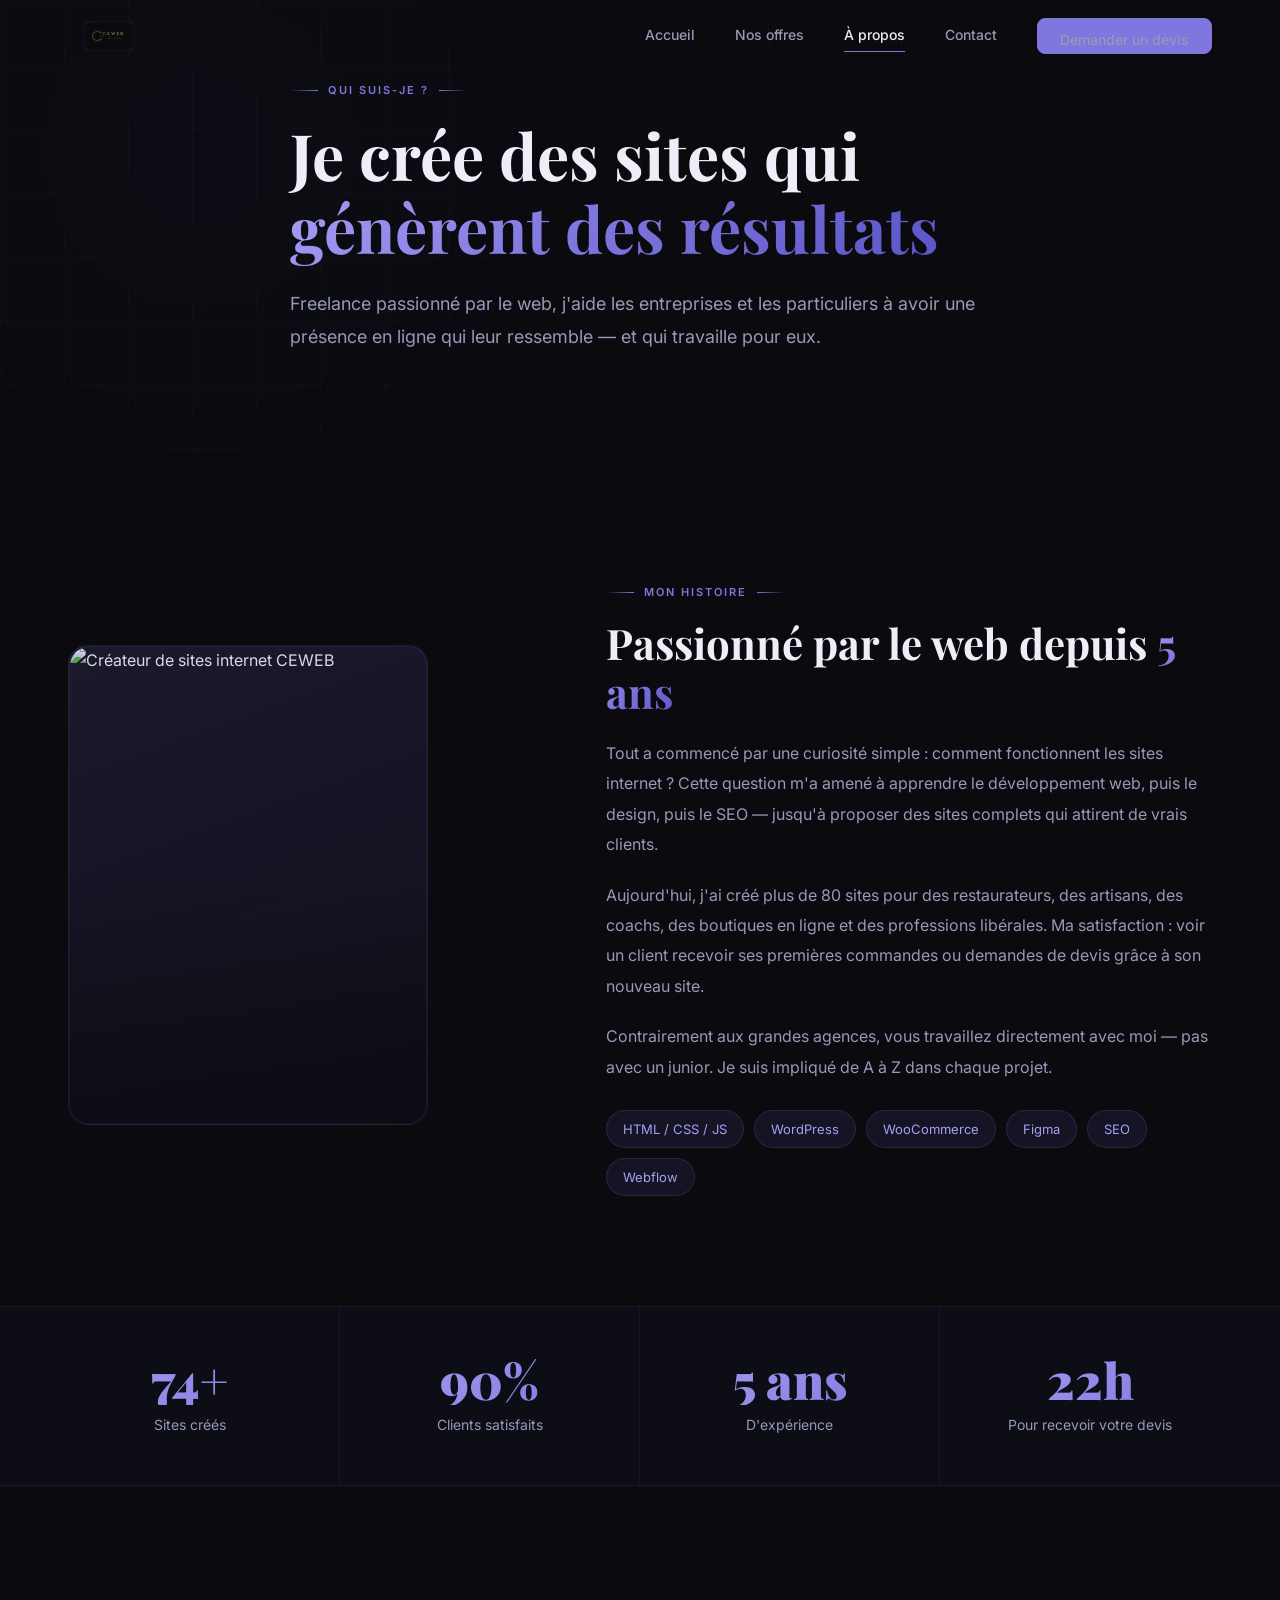
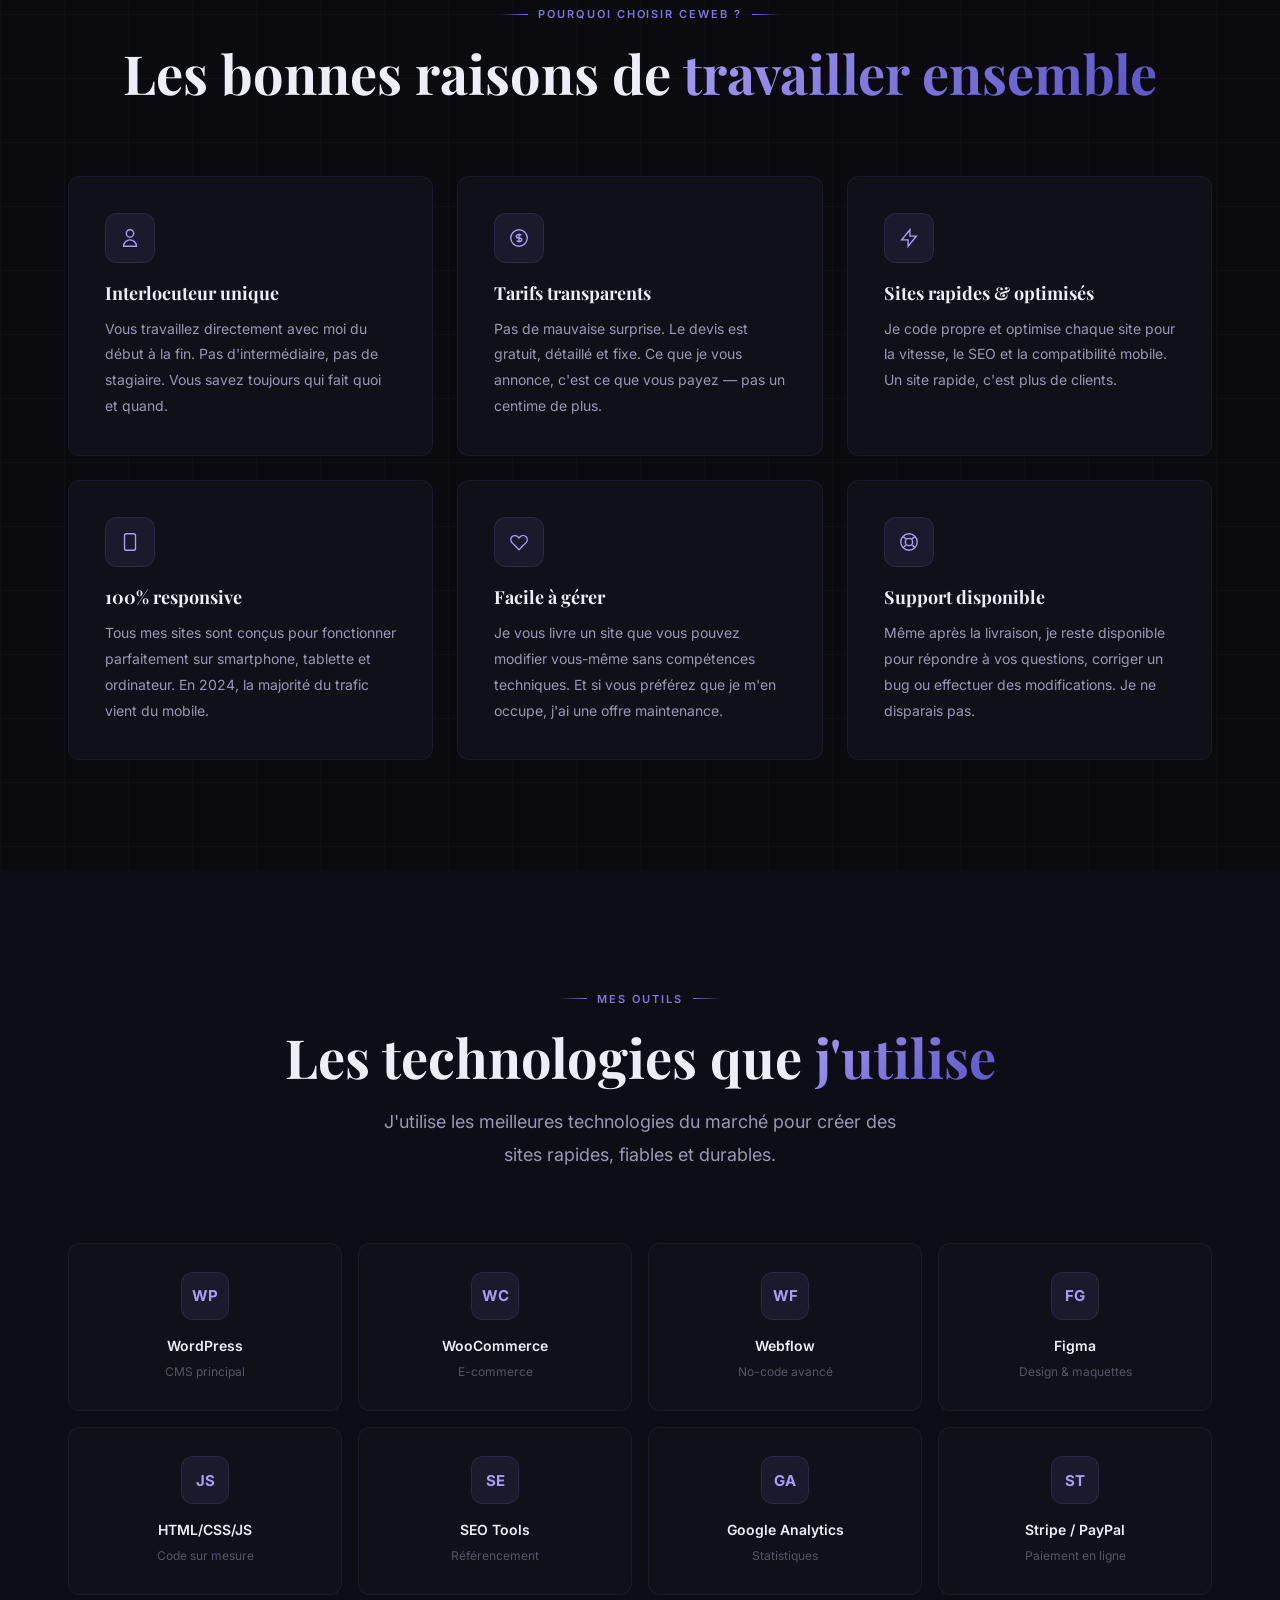
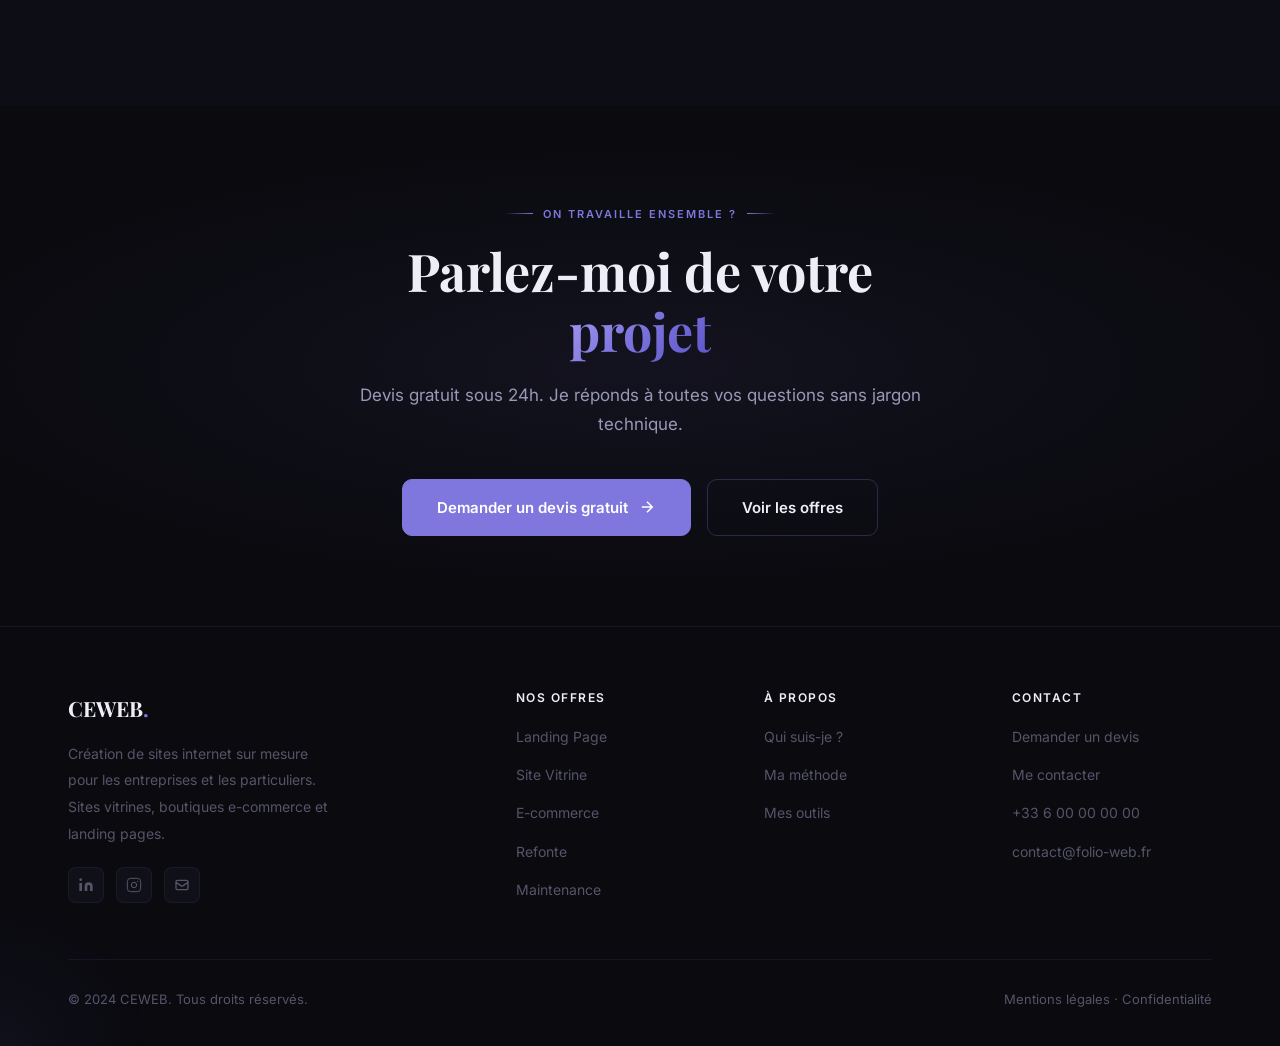
==== commit 6c6a4dee: "Add files via upload" ====
--- a/about.html
+++ b/about.html
@@ -155,7 +155,7 @@
 <!-- ── NAVIGATION ── -->
 <nav id="main-nav">
   <div class="nav-inner">
-    <a href="index.html" class="nav-logo">CEWEB<span>.</span></a>
+    <a href="index.html" class="nav-logo"><img src="logo_ceweb_luxe.svg" alt="CEWEB" class="nav-logo-img"></a>
     <div class="nav-links">
       <a href="index.html">Accueil</a>
       <a href="services.html">Nos offres</a>
--- a/style.css
+++ b/style.css
@@ -142,6 +142,7 @@
   letter-spacing: -0.5px;
 }
 .nav-logo span { color: var(--accent); }
+.nav-logo-img { height: 36px; width: auto; display: block; }
 
 .nav-links {
   display: flex;
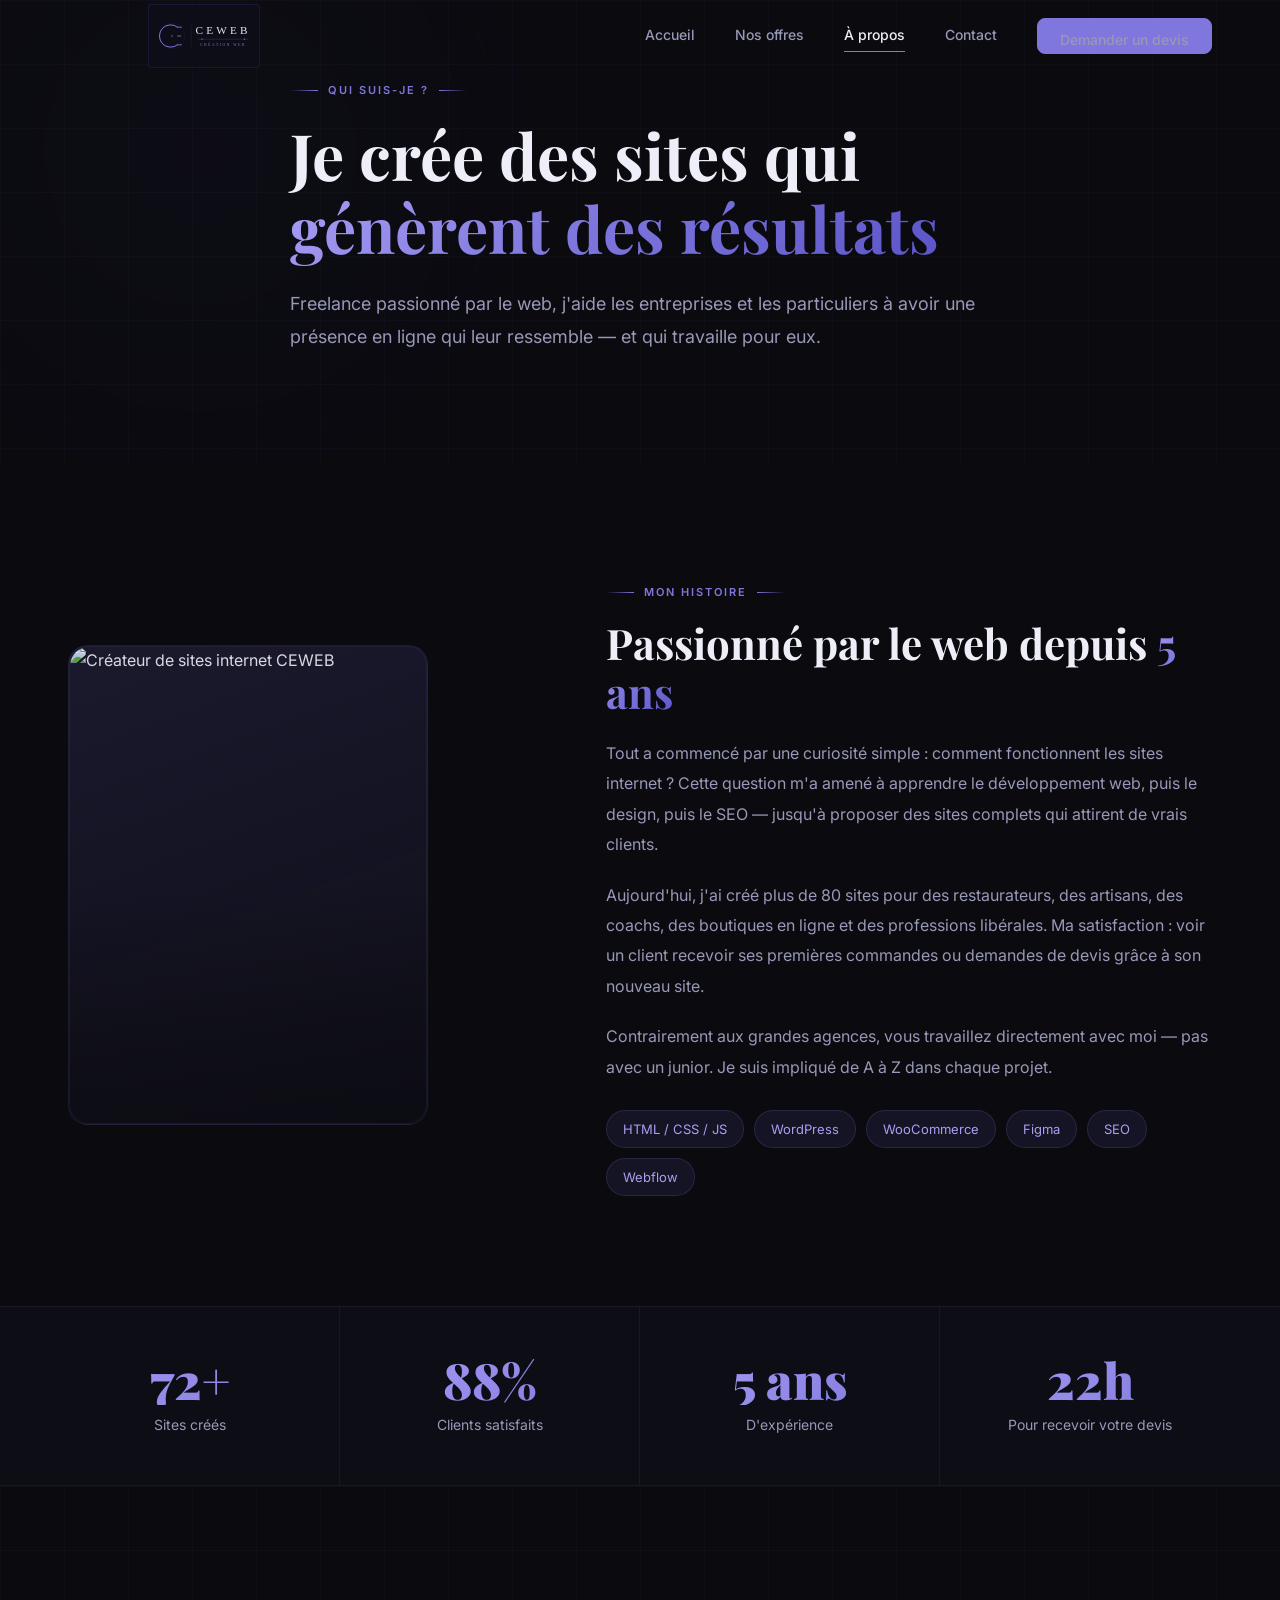
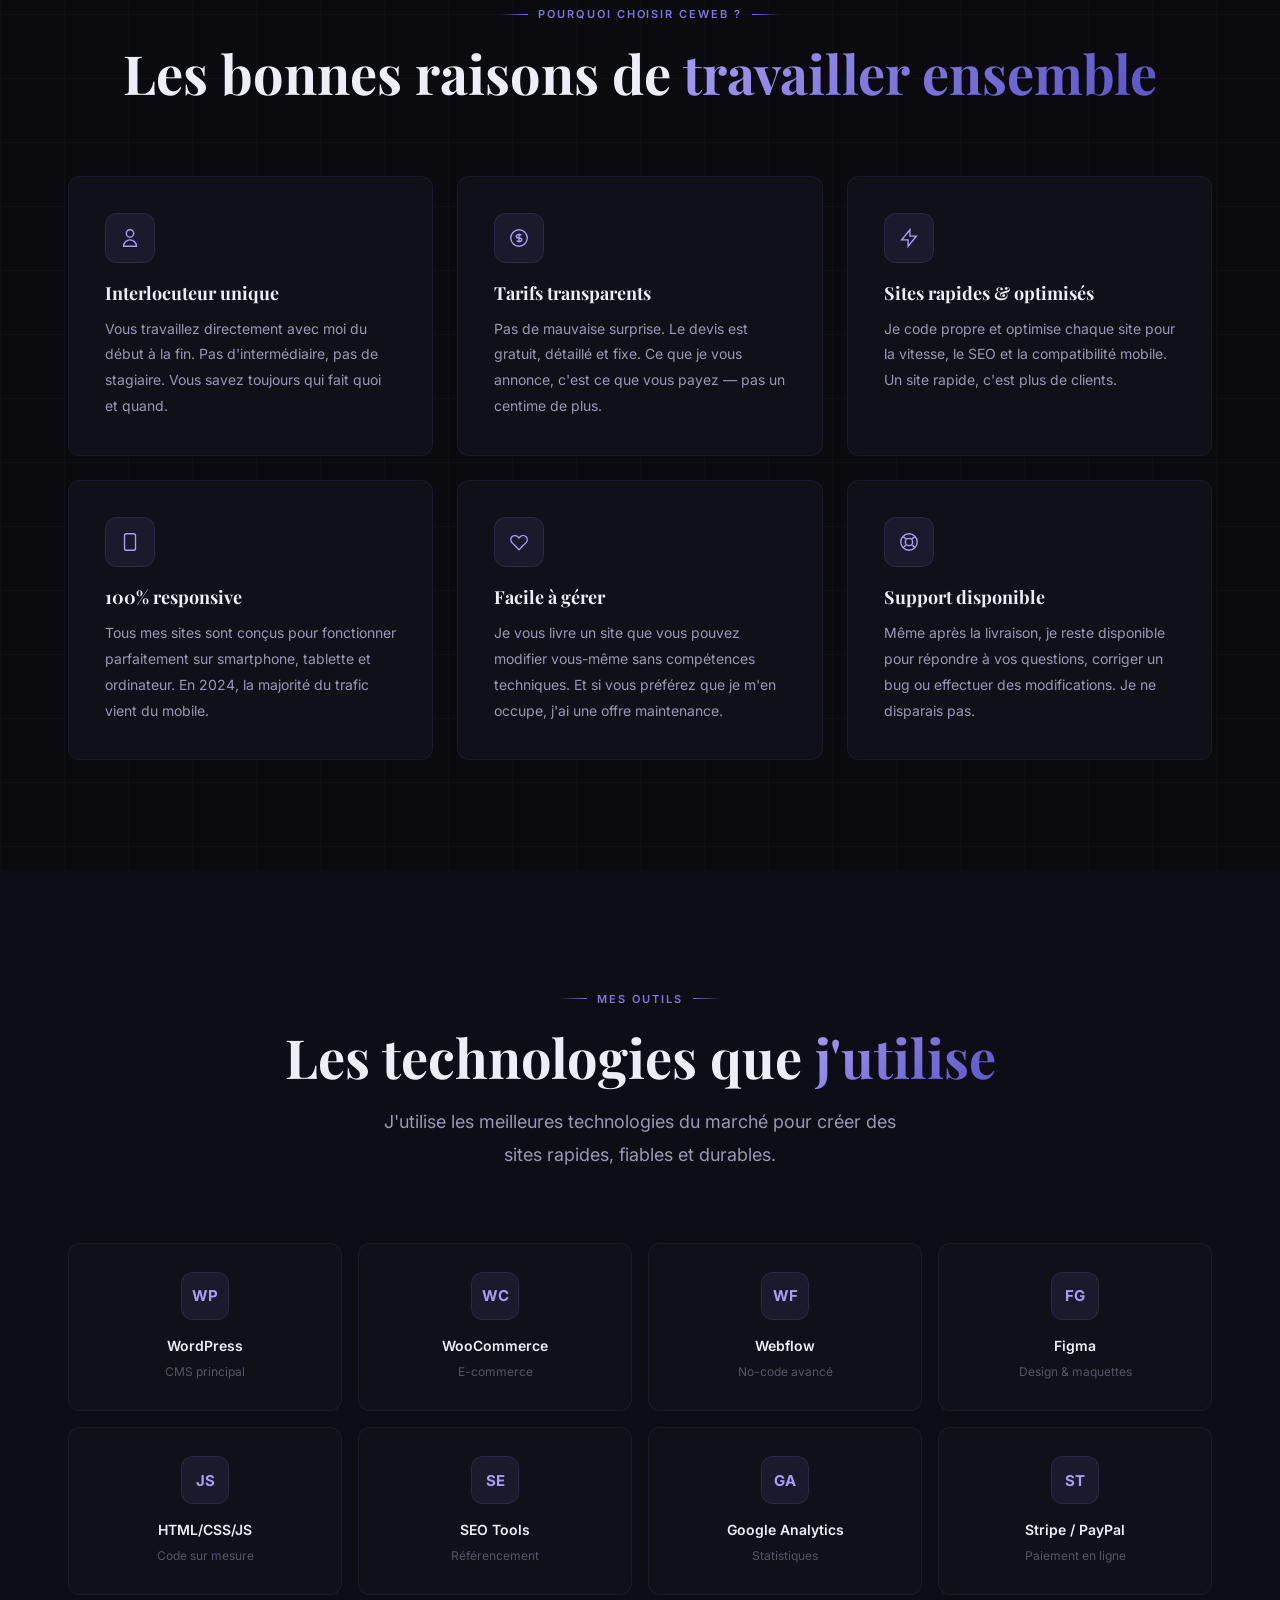
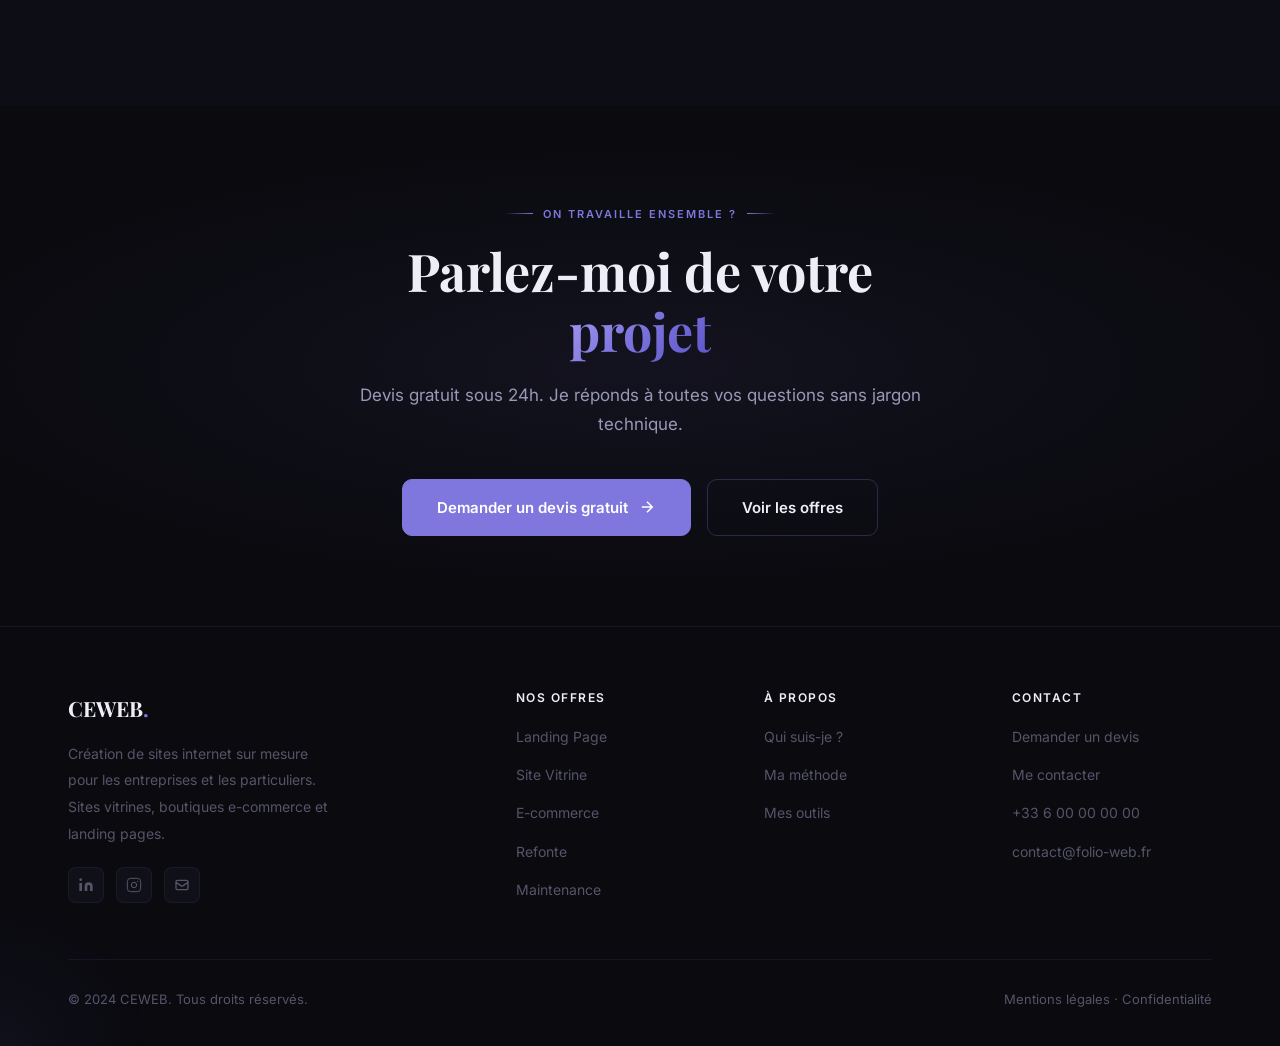
==== commit 39b8faef: "Add files via upload" ====
--- a/about.html
+++ b/about.html
@@ -155,7 +155,7 @@
 <!-- ── NAVIGATION ── -->
 <nav id="main-nav">
   <div class="nav-inner">
-    <a href="index.html" class="nav-logo"><img src="logo_ceweb_luxe.svg" alt="CEWEB" class="nav-logo-img"></a>
+    <a href="index.html" class="nav-logo"><img src="logo_ceweb_moderne.svg" alt="CEWEB" class="nav-logo-img"></a>
     <div class="nav-links">
       <a href="index.html">Accueil</a>
       <a href="services.html">Nos offres</a>
--- a/style.css
+++ b/style.css
@@ -142,7 +142,7 @@
   letter-spacing: -0.5px;
 }
 .nav-logo span { color: var(--accent); }
-.nav-logo-img { height: 36px; width: auto; display: block; }
+.nav-logo-img { height: 80px; width: auto; display: block; }
 
 .nav-links {
   display: flex;
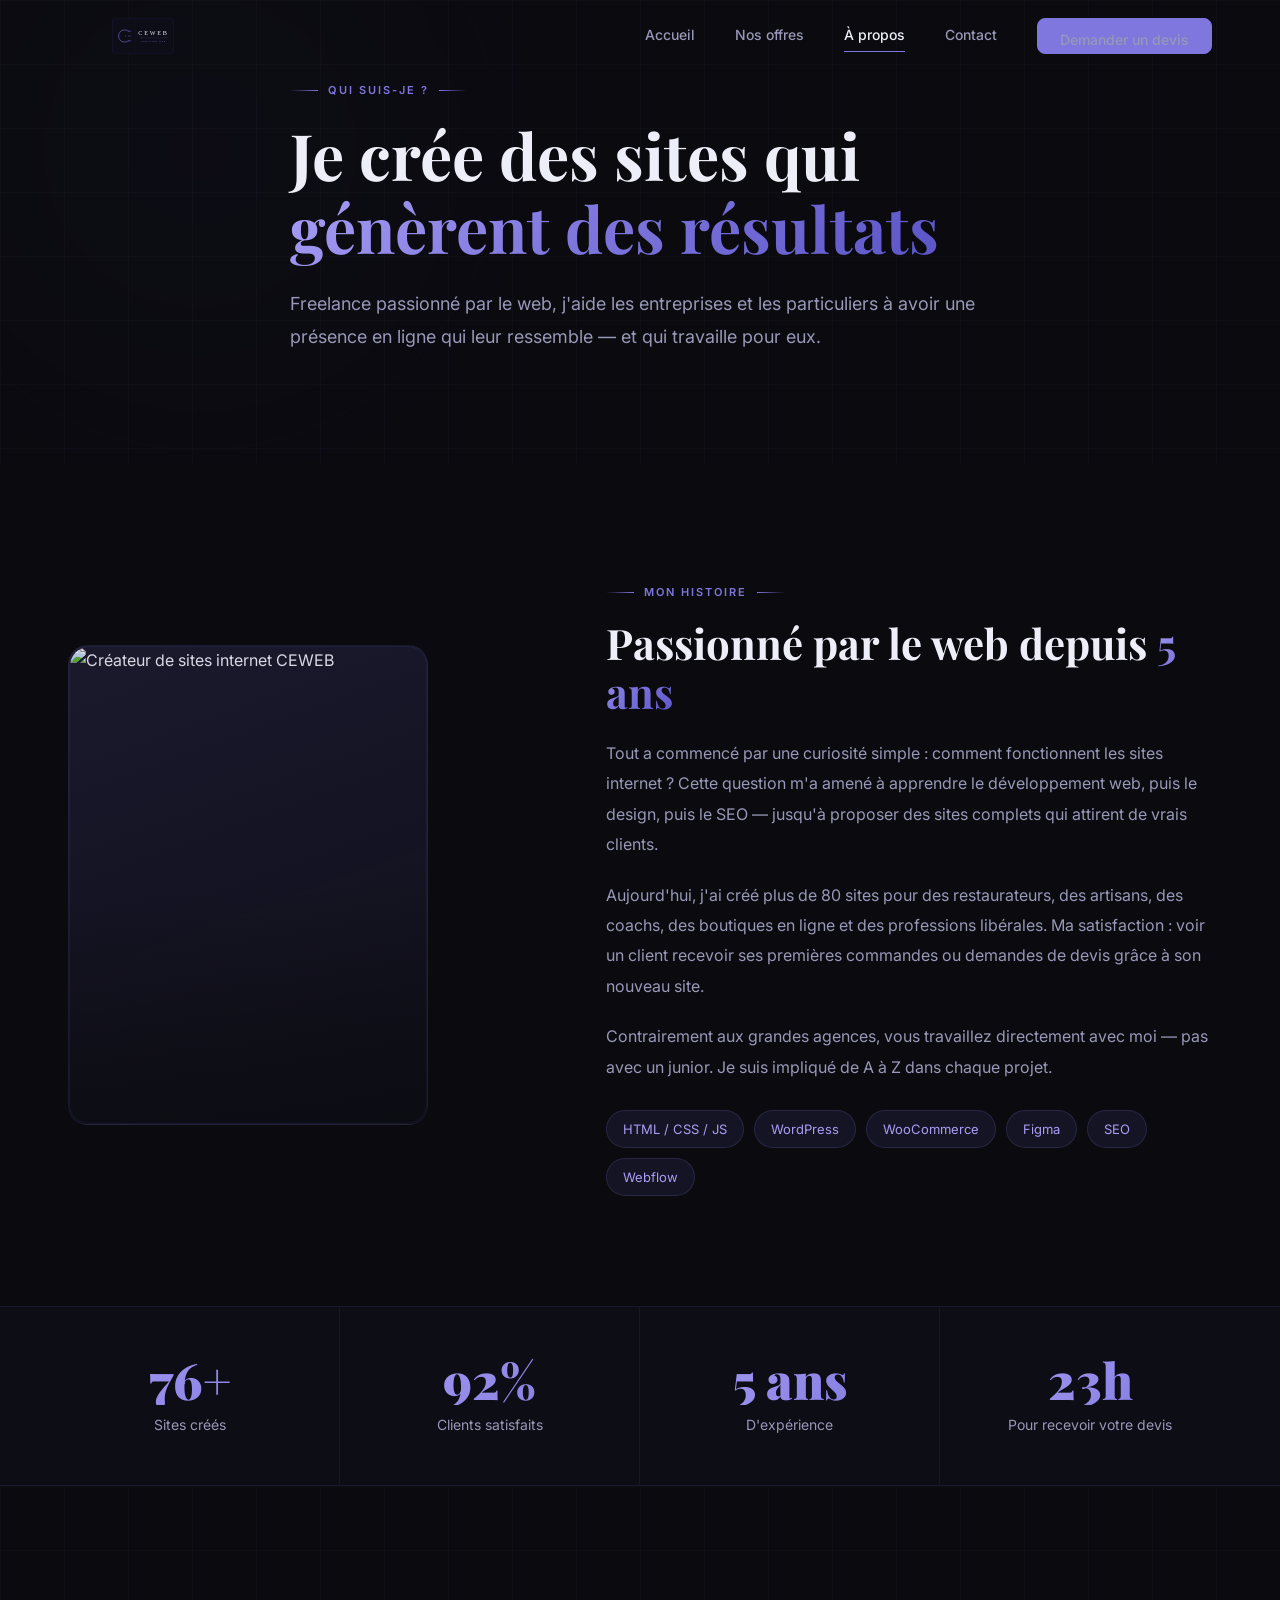
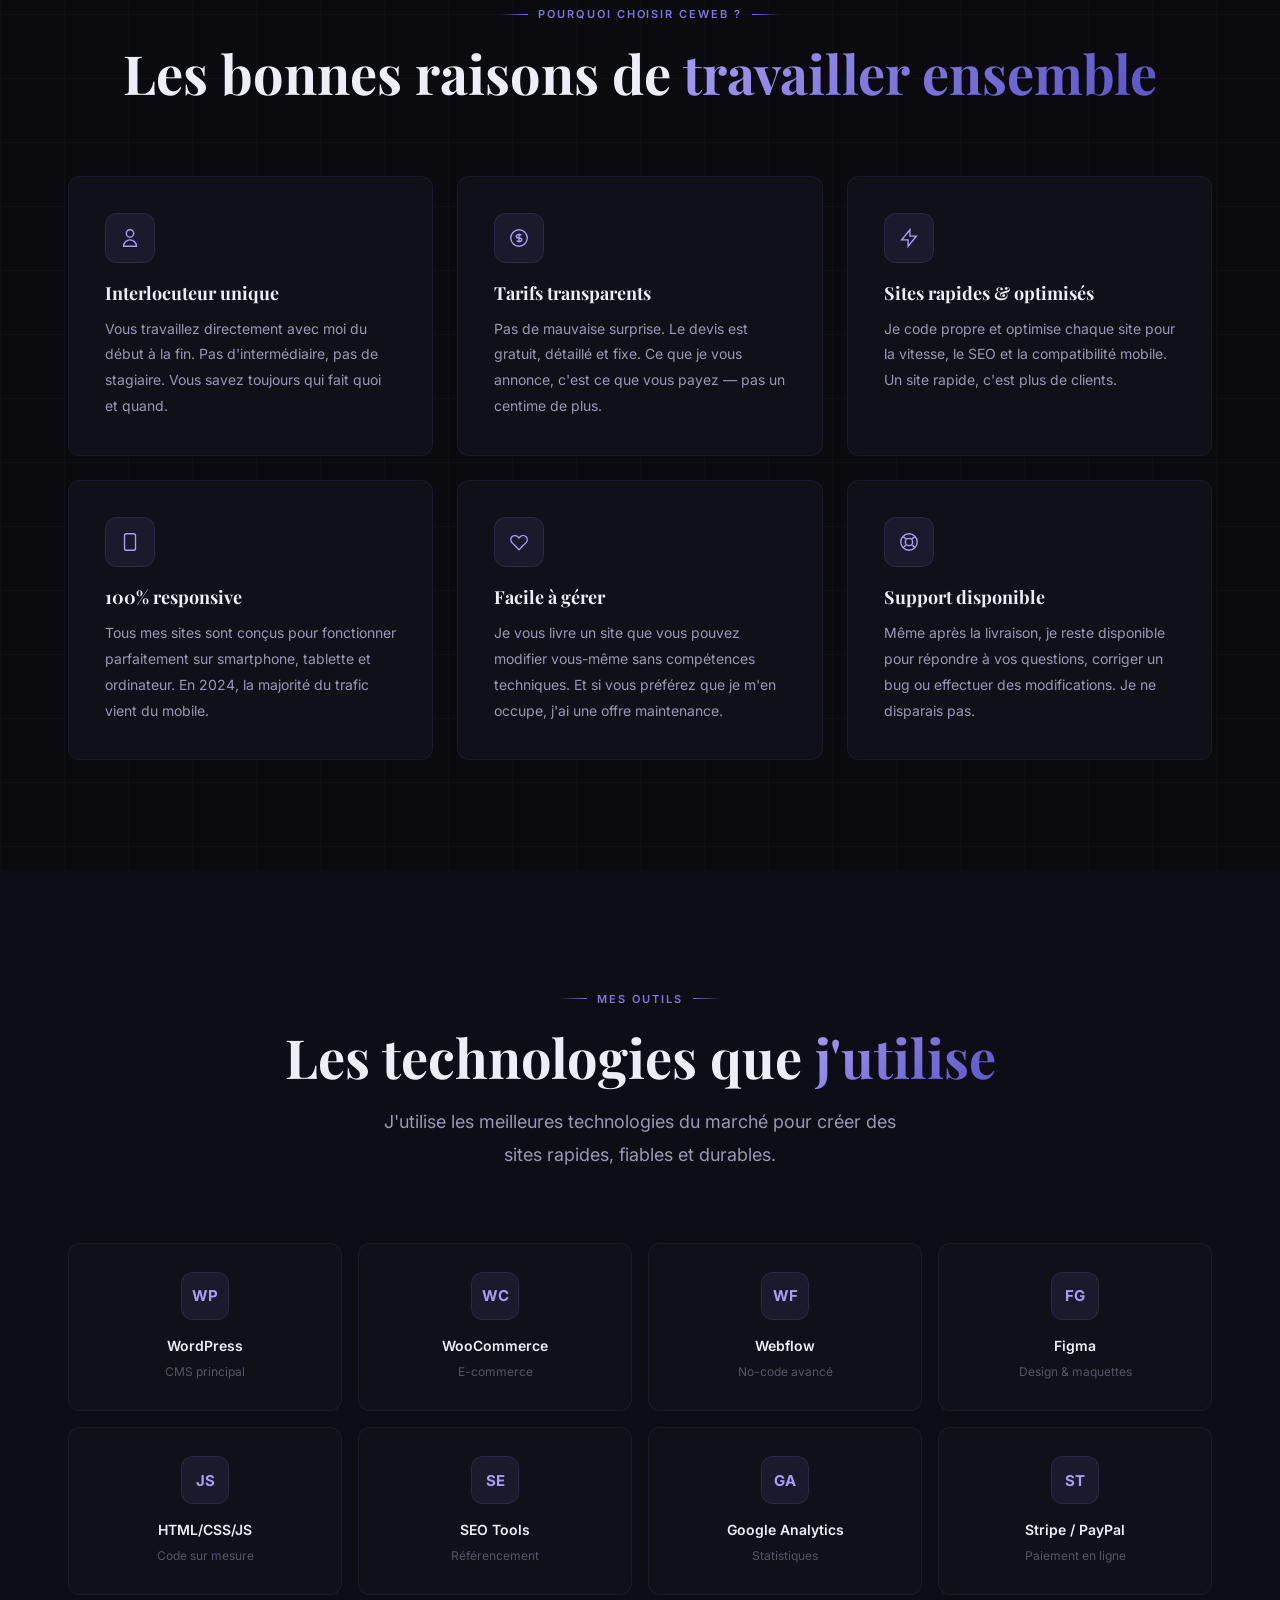
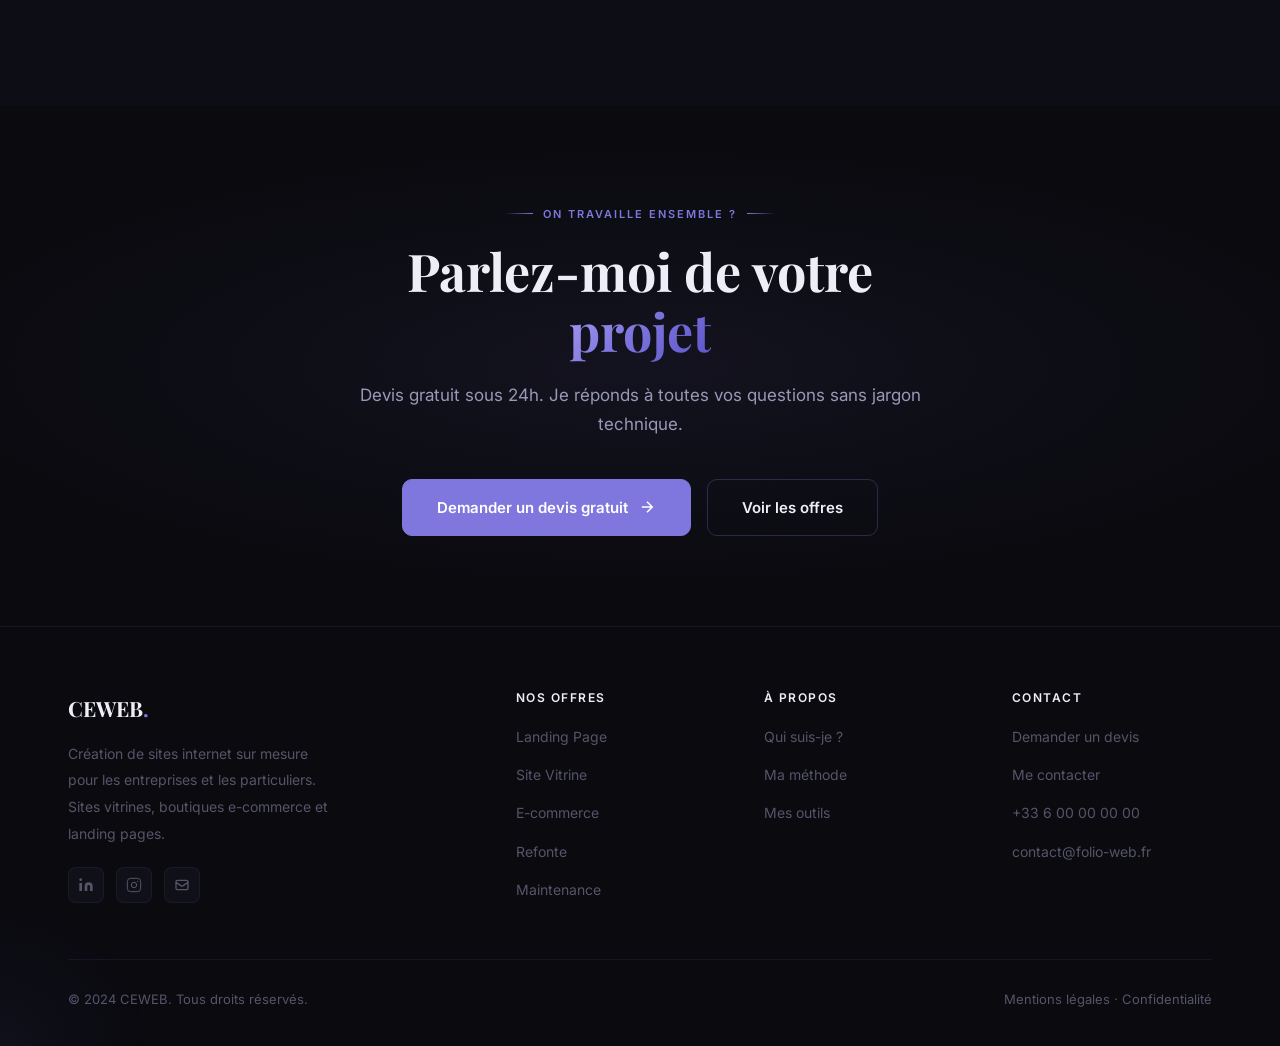
==== commit af47d51b: "Add files via upload" ====
--- a/about.html
+++ b/about.html
@@ -155,7 +155,7 @@
 <!-- ── NAVIGATION ── -->
 <nav id="main-nav">
   <div class="nav-inner">
-    <a href="index.html" class="nav-logo"><img src="logo_ceweb_moderne.svg" alt="CEWEB" class="nav-logo-img"></a>
+    <a href="index.html" class="nav-logo"><img src="logo_ceweb_moderne.svg" alt="CEWEB" class="nav-logo-img" width="150" height="45"></a>
     <div class="nav-links">
       <a href="index.html">Accueil</a>
       <a href="services.html">Nos offres</a>
--- a/style.css
+++ b/style.css
@@ -142,7 +142,7 @@
   letter-spacing: -0.5px;
 }
 .nav-logo span { color: var(--accent); }
-.nav-logo-img { height: 80px; width: auto; display: block; }
+.nav-logo-img { width: 150px; height: 45px; display: block; object-fit: contain; }
 
 .nav-links {
   display: flex;
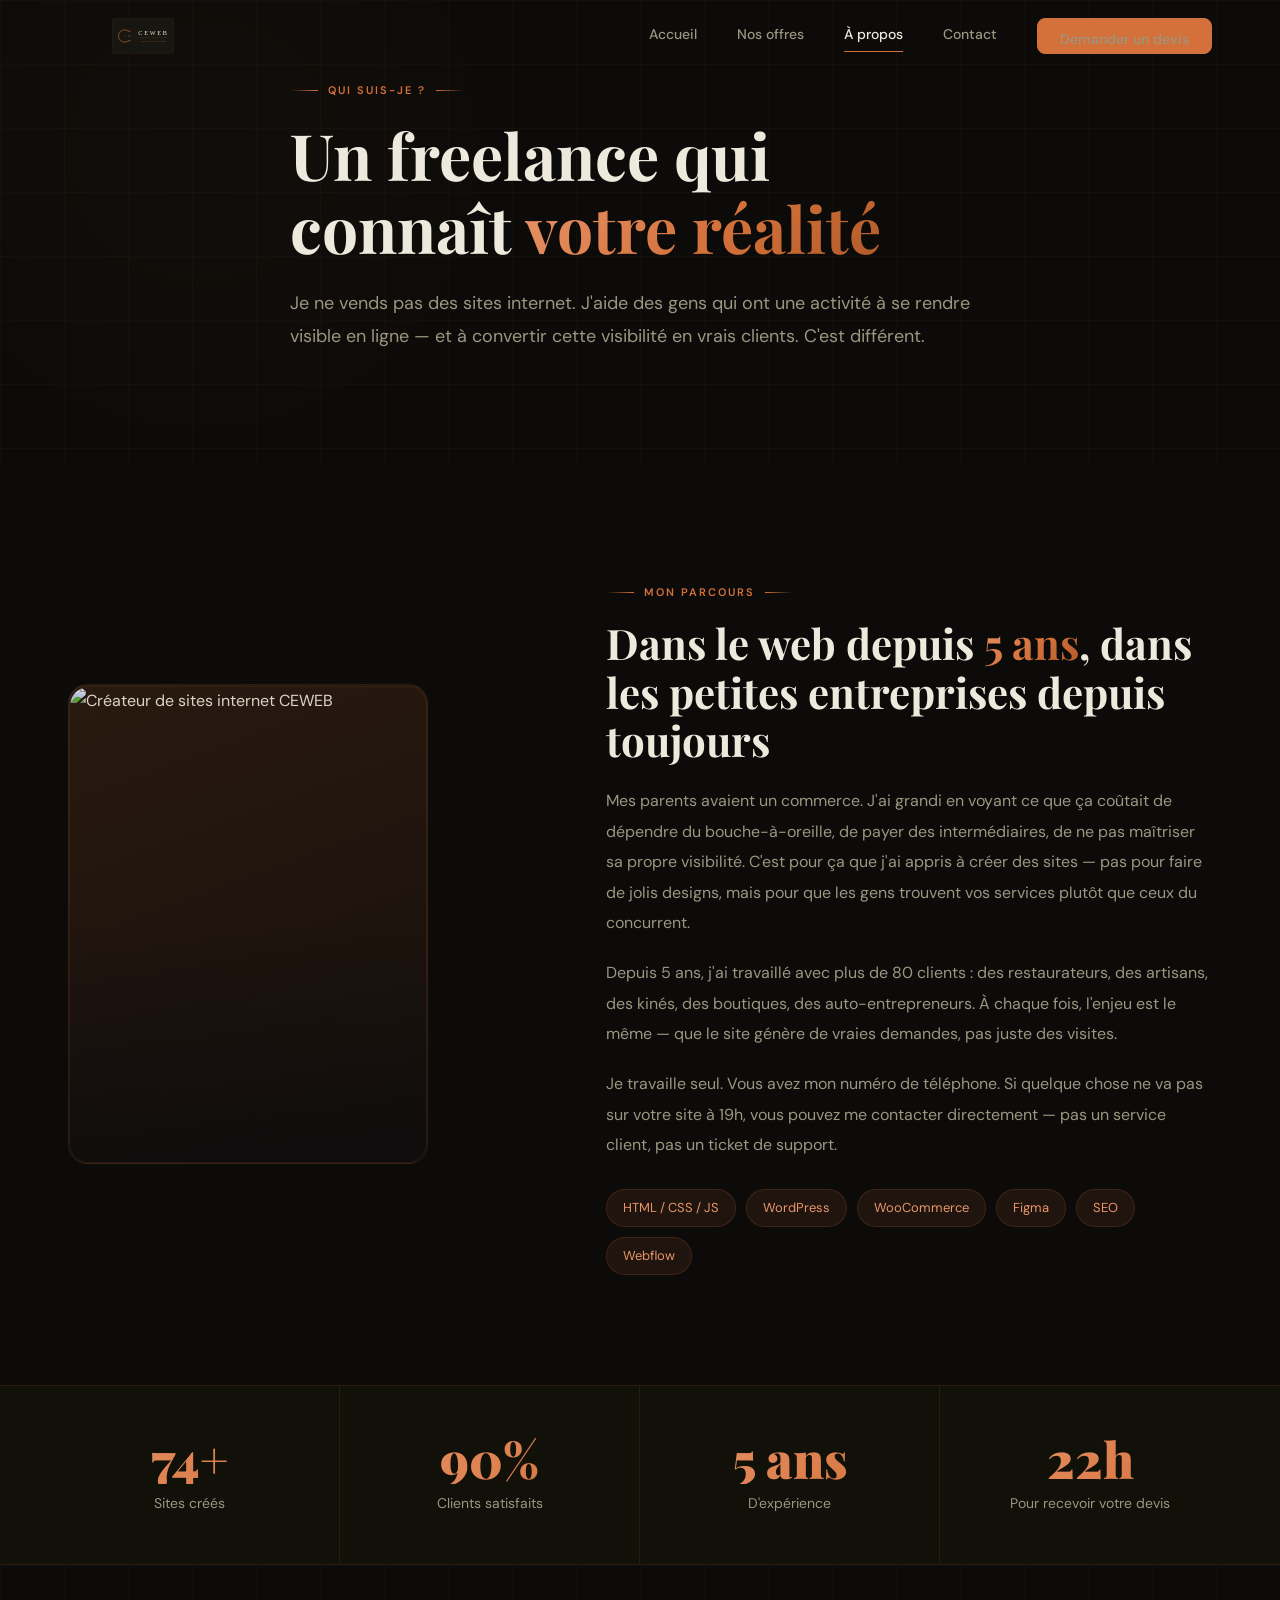
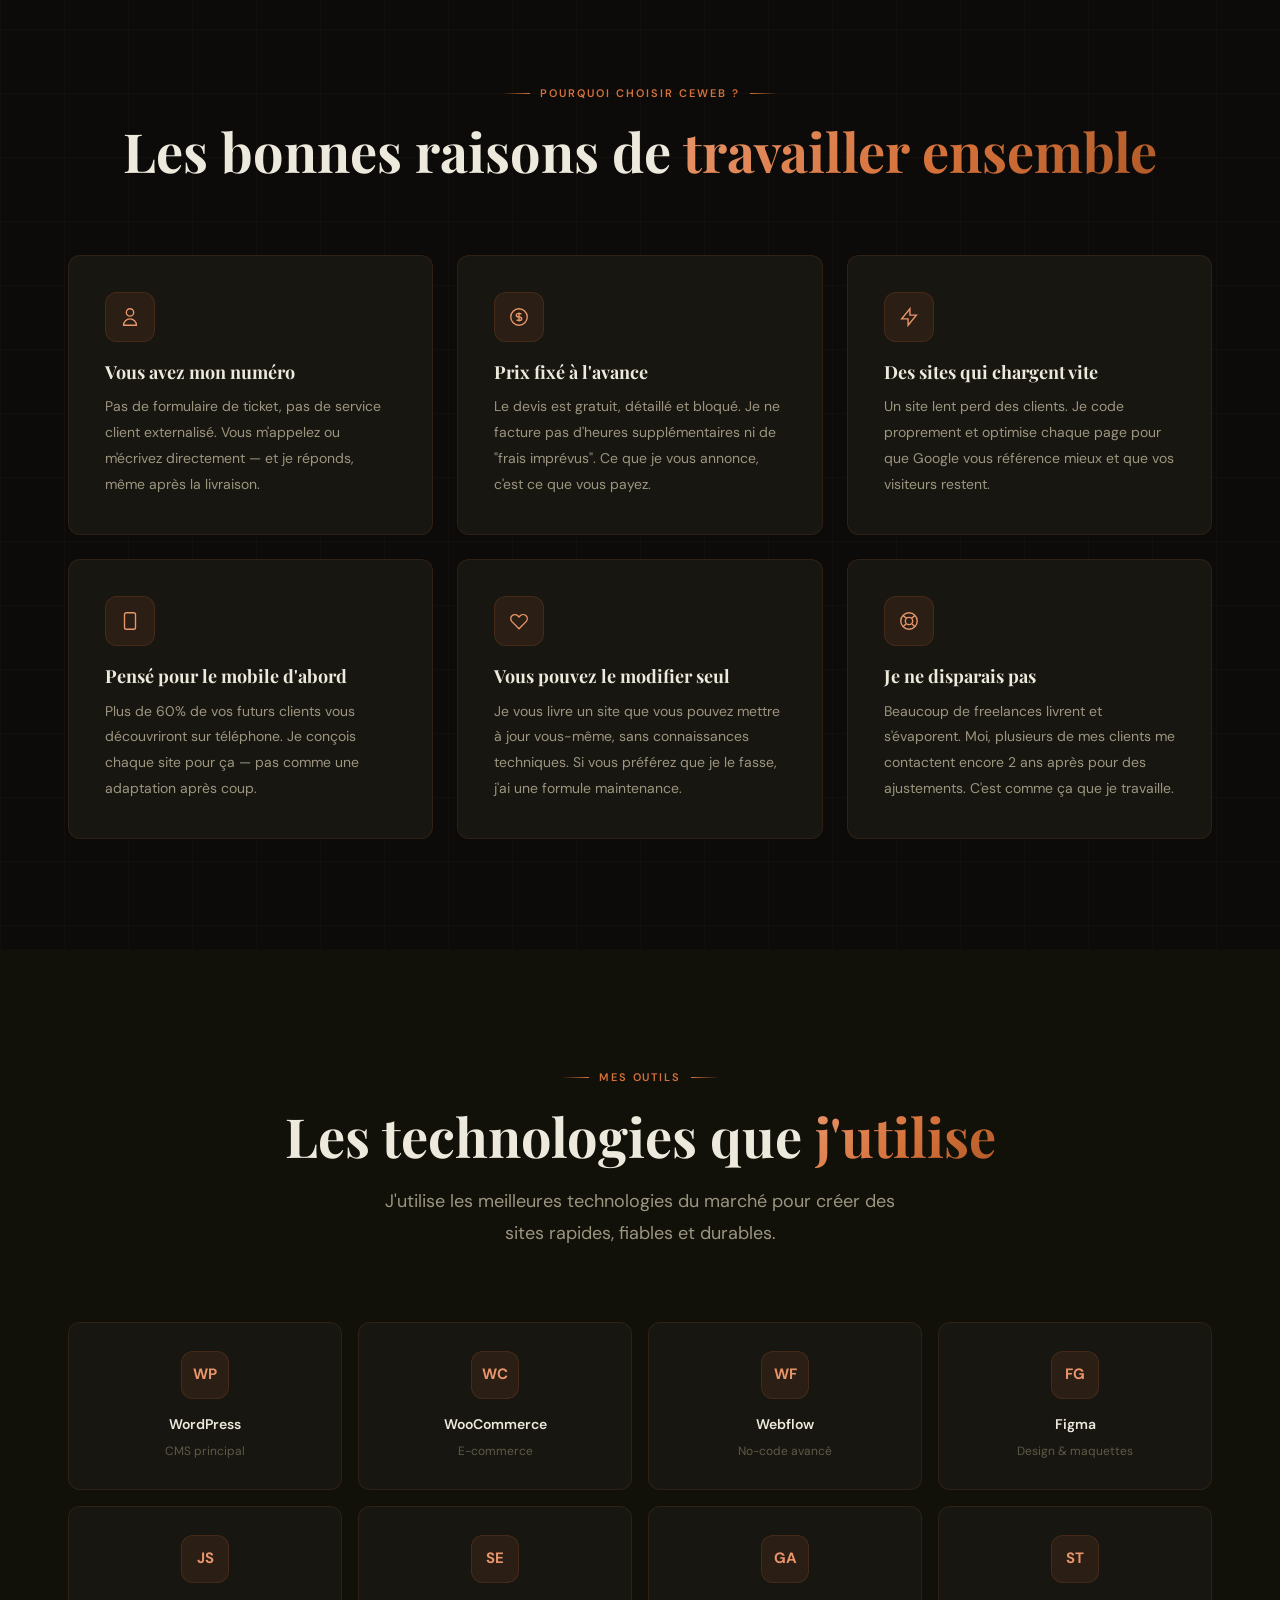
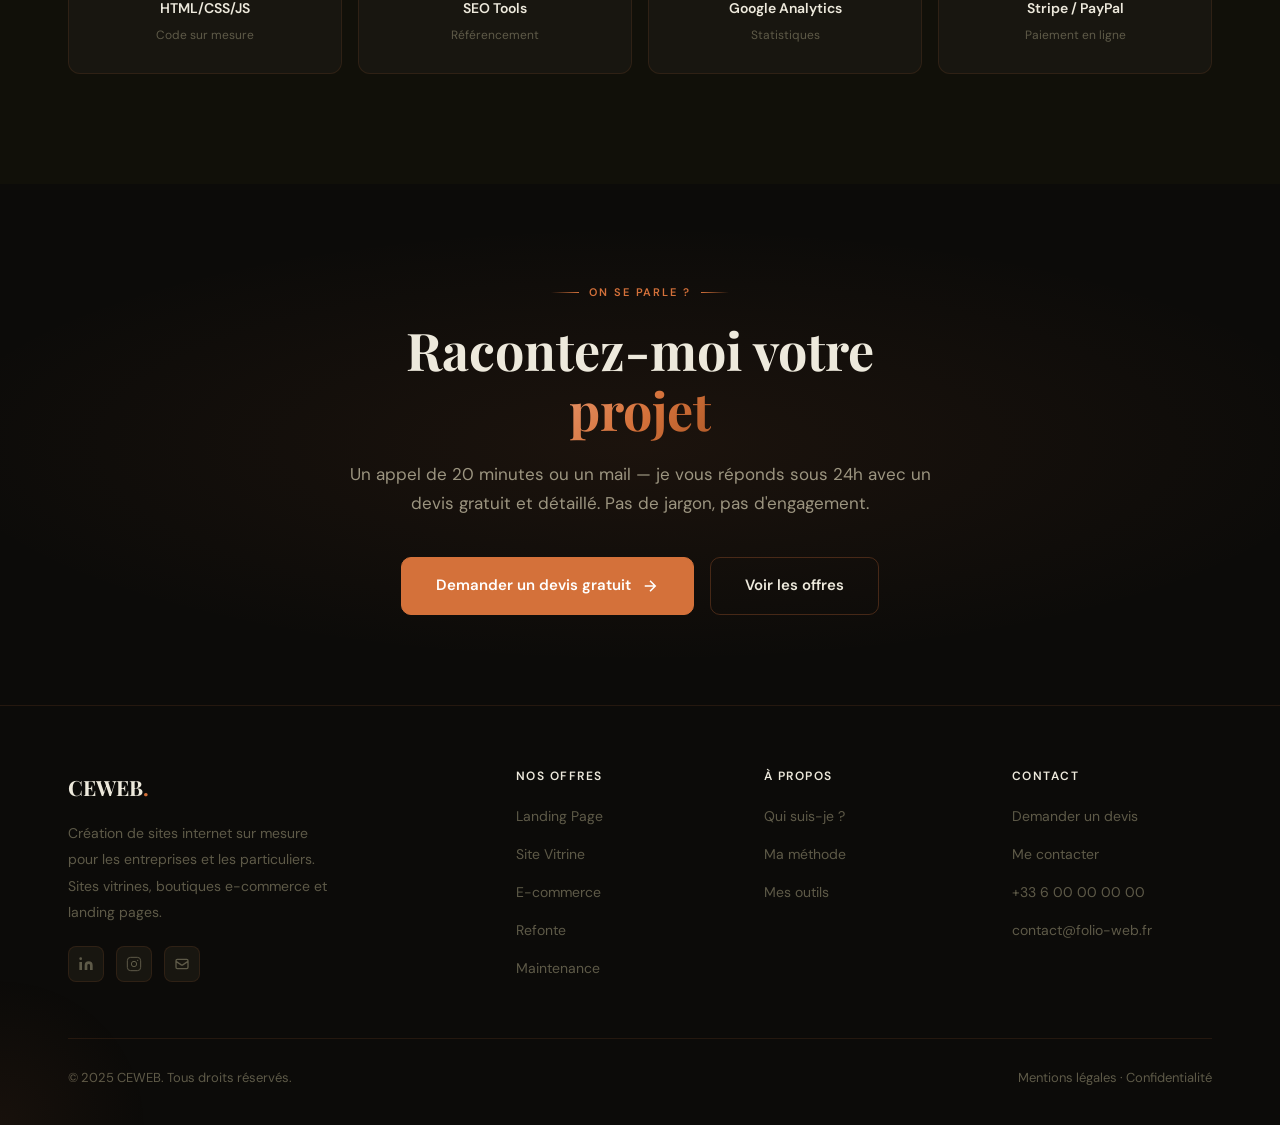
==== commit 9bbe74f0: "Add files via upload" ====
--- a/about.html
+++ b/about.html
@@ -28,7 +28,7 @@
     }
     .page-hero-blob {
       width: 700px; height: 700px;
-      background: radial-gradient(circle, rgba(127,119,221,0.13) 0%, transparent 70%);
+      background: radial-gradient(circle, rgba(212,113,58,0.13) 0%, transparent 70%);
       top: -200px; left: -150px;
     }
     .page-hero-content { max-width: 700px; }
@@ -44,7 +44,7 @@
     .intro-portrait {
       width: 100%; aspect-ratio: 3/4; max-width: 360px;
       border-radius: 20px; overflow: hidden;
-      background: linear-gradient(160deg, rgba(127,119,221,0.15) 0%, rgba(91,84,184,0.06) 100%);
+      background: linear-gradient(160deg, rgba(212,113,58,0.15) 0%, rgba(176,90,40,0.06) 100%);
       border: 1px solid var(--border);
       display: flex; align-items: center; justify-content: center;
       position: relative;
@@ -64,8 +64,8 @@
     .intro-tags { display: flex; flex-wrap: wrap; gap: 10px; margin-top: 28px; }
     .intro-tag {
       padding: 7px 16px;
-      background: rgba(127,119,221,0.1);
-      border: 1px solid rgba(127,119,221,0.18);
+      background: rgba(212,113,58,0.1);
+      border: 1px solid rgba(212,113,58,0.18);
       border-radius: 100px; font-size: 13px; color: var(--accent-l);
     }
 
@@ -82,8 +82,8 @@
     .pourquoi-icon {
       width: 50px; height: 50px; margin-bottom: 20px;
       display: flex; align-items: center; justify-content: center;
-      background: rgba(127,119,221,0.1);
-      border: 1px solid rgba(127,119,221,0.15);
+      background: rgba(212,113,58,0.1);
+      border: 1px solid rgba(212,113,58,0.15);
       border-radius: 12px; color: var(--accent-l);
     }
     .pourquoi-icon svg { width: 22px; height: 22px; }
@@ -102,8 +102,8 @@
     .outil-item:hover { border-color: var(--border-h); transform: translateY(-4px); }
     .outil-logo {
       width: 48px; height: 48px; margin: 0 auto 14px;
-      background: rgba(127,119,221,0.1);
-      border: 1px solid rgba(127,119,221,0.15);
+      background: rgba(212,113,58,0.1);
+      border: 1px solid rgba(212,113,58,0.15);
       border-radius: 12px; display: flex; align-items: center; justify-content: center;
       font-weight: 700; font-size: 15px; color: var(--accent-l);
     }
@@ -180,9 +180,9 @@
   <div class="container">
     <div class="page-hero-content">
       <div class="section-tag reveal">Qui suis-je ?</div>
-      <h1 class="reveal delay-1">Je crée des sites qui <span class="gradient-text">génèrent des résultats</span></h1>
+      <h1 class="reveal delay-1">Un freelance qui connaît <span class="gradient-text">votre réalité</span></h1>
       <p class="reveal delay-2">
-        Freelance passionné par le web, j'aide les entreprises et les particuliers à avoir une présence en ligne qui leur ressemble — et qui travaille pour eux.
+        Je ne vends pas des sites internet. J'aide des gens qui ont une activité à se rendre visible en ligne — et à convertir cette visibilité en vrais clients. C'est différent.
       </p>
     </div>
   </div>
@@ -201,11 +201,11 @@
         </div>
       </div>
       <div class="intro-right reveal delay-2">
-        <div class="section-tag">Mon histoire</div>
-        <h2>Passionné par le web depuis <span class="gradient-text">5 ans</span></h2>
-        <p>Tout a commencé par une curiosité simple : comment fonctionnent les sites internet ? Cette question m'a amené à apprendre le développement web, puis le design, puis le SEO — jusqu'à proposer des sites complets qui attirent de vrais clients.</p>
-        <p>Aujourd'hui, j'ai créé plus de 80 sites pour des restaurateurs, des artisans, des coachs, des boutiques en ligne et des professions libérales. Ma satisfaction : voir un client recevoir ses premières commandes ou demandes de devis grâce à son nouveau site.</p>
-        <p>Contrairement aux grandes agences, vous travaillez directement avec moi — pas avec un junior. Je suis impliqué de A à Z dans chaque projet.</p>
+        <div class="section-tag">Mon parcours</div>
+        <h2>Dans le web depuis <span class="gradient-text">5 ans</span>, dans les petites entreprises depuis toujours</h2>
+        <p>Mes parents avaient un commerce. J'ai grandi en voyant ce que ça coûtait de dépendre du bouche-à-oreille, de payer des intermédiaires, de ne pas maîtriser sa propre visibilité. C'est pour ça que j'ai appris à créer des sites — pas pour faire de jolis designs, mais pour que les gens trouvent vos services plutôt que ceux du concurrent.</p>
+        <p>Depuis 5 ans, j'ai travaillé avec plus de 80 clients : des restaurateurs, des artisans, des kinés, des boutiques, des auto-entrepreneurs. À chaque fois, l'enjeu est le même — que le site génère de vraies demandes, pas juste des visites.</p>
+        <p>Je travaille seul. Vous avez mon numéro de téléphone. Si quelque chose ne va pas sur votre site à 19h, vous pouvez me contacter directement — pas un service client, pas un ticket de support.</p>
         <div class="intro-tags">
           <span class="intro-tag">HTML / CSS / JS</span>
           <span class="intro-tag">WordPress</span>
@@ -253,33 +253,33 @@
     <div class="pourquoi-grid">
       <div class="card pourquoi-card reveal">
         <div class="pourquoi-icon"><svg viewBox="0 0 24 24" fill="none" stroke="currentColor" stroke-width="1.5"><path d="M16 7a4 4 0 11-8 0 4 4 0 018 0zM12 14a7 7 0 00-7 7h14a7 7 0 00-7-7z"/></svg></div>
-        <h3>Interlocuteur unique</h3>
-        <p>Vous travaillez directement avec moi du début à la fin. Pas d'intermédiaire, pas de stagiaire. Vous savez toujours qui fait quoi et quand.</p>
+        <h3>Vous avez mon numéro</h3>
+        <p>Pas de formulaire de ticket, pas de service client externalisé. Vous m'appelez ou m'écrivez directement — et je réponds, même après la livraison.</p>
       </div>
       <div class="card pourquoi-card reveal delay-1">
         <div class="pourquoi-icon"><svg viewBox="0 0 24 24" fill="none" stroke="currentColor" stroke-width="1.5"><path d="M12 8c-1.657 0-3 .895-3 2s1.343 2 3 2 3 .895 3 2-1.343 2-3 2m0-8c1.11 0 2.08.402 2.599 1M12 8V7m0 1v8m0 0v1m0-1c-1.11 0-2.08-.402-2.599-1M21 12a9 9 0 11-18 0 9 9 0 0118 0z"/></svg></div>
-        <h3>Tarifs transparents</h3>
-        <p>Pas de mauvaise surprise. Le devis est gratuit, détaillé et fixe. Ce que je vous annonce, c'est ce que vous payez — pas un centime de plus.</p>
+        <h3>Prix fixé à l'avance</h3>
+        <p>Le devis est gratuit, détaillé et bloqué. Je ne facture pas d'heures supplémentaires ni de "frais imprévus". Ce que je vous annonce, c'est ce que vous payez.</p>
       </div>
       <div class="card pourquoi-card reveal delay-2">
         <div class="pourquoi-icon"><svg viewBox="0 0 24 24" fill="none" stroke="currentColor" stroke-width="1.5"><path d="M13 10V3L4 14h7v7l9-11h-7z"/></svg></div>
-        <h3>Sites rapides & optimisés</h3>
-        <p>Je code propre et optimise chaque site pour la vitesse, le SEO et la compatibilité mobile. Un site rapide, c'est plus de clients.</p>
+        <h3>Des sites qui chargent vite</h3>
+        <p>Un site lent perd des clients. Je code proprement et optimise chaque page pour que Google vous référence mieux et que vos visiteurs restent.</p>
       </div>
       <div class="card pourquoi-card reveal">
         <div class="pourquoi-icon"><svg viewBox="0 0 24 24" fill="none" stroke="currentColor" stroke-width="1.5"><path d="M12 18h.01M8 21h8a2 2 0 002-2V5a2 2 0 00-2-2H8a2 2 0 00-2 2v14a2 2 0 002 2z"/></svg></div>
-        <h3>100% responsive</h3>
-        <p>Tous mes sites sont conçus pour fonctionner parfaitement sur smartphone, tablette et ordinateur. En 2024, la majorité du trafic vient du mobile.</p>
+        <h3>Pensé pour le mobile d'abord</h3>
+        <p>Plus de 60% de vos futurs clients vous découvriront sur téléphone. Je conçois chaque site pour ça — pas comme une adaptation après coup.</p>
       </div>
       <div class="card pourquoi-card reveal delay-1">
         <div class="pourquoi-icon"><svg viewBox="0 0 24 24" fill="none" stroke="currentColor" stroke-width="1.5"><path d="M4.318 6.318a4.5 4.5 0 000 6.364L12 20.364l7.682-7.682a4.5 4.5 0 00-6.364-6.364L12 7.636l-1.318-1.318a4.5 4.5 0 00-6.364 0z"/></svg></div>
-        <h3>Facile à gérer</h3>
-        <p>Je vous livre un site que vous pouvez modifier vous-même sans compétences techniques. Et si vous préférez que je m'en occupe, j'ai une offre maintenance.</p>
+        <h3>Vous pouvez le modifier seul</h3>
+        <p>Je vous livre un site que vous pouvez mettre à jour vous-même, sans connaissances techniques. Si vous préférez que je le fasse, j'ai une formule maintenance.</p>
       </div>
       <div class="card pourquoi-card reveal delay-2">
         <div class="pourquoi-icon"><svg viewBox="0 0 24 24" fill="none" stroke="currentColor" stroke-width="1.5"><path d="M18.364 5.636l-3.536 3.536m0 5.656l3.536 3.536M9.172 9.172L5.636 5.636m3.536 9.192l-3.536 3.536M21 12a9 9 0 11-18 0 9 9 0 0118 0zm-5 0a4 4 0 11-8 0 4 4 0 018 0z"/></svg></div>
-        <h3>Support disponible</h3>
-        <p>Même après la livraison, je reste disponible pour répondre à vos questions, corriger un bug ou effectuer des modifications. Je ne disparais pas.</p>
+        <h3>Je ne disparais pas</h3>
+        <p>Beaucoup de freelances livrent et s'évaporent. Moi, plusieurs de mes clients me contactent encore 2 ans après pour des ajustements. C'est comme ça que je travaille.</p>
       </div>
     </div>
   </div>
@@ -340,11 +340,11 @@
 
 <!-- ── CTA ── -->
 <section class="section" style="padding:90px 0;position:relative;overflow:hidden;">
-  <div style="position:absolute;inset:0;background:radial-gradient(ellipse 80% 60% at 50% 50%, rgba(127,119,221,0.08) 0%, transparent 70%);"></div>
+  <div style="position:absolute;inset:0;background:radial-gradient(ellipse 80% 60% at 50% 50%, rgba(212,113,58,0.08) 0%, transparent 70%);"></div>
   <div style="position:relative;z-index:1;text-align:center;max-width:640px;margin:0 auto;padding:0 24px;">
-    <div class="section-tag reveal" style="justify-content:center">On travaille ensemble ?</div>
-    <h2 class="reveal delay-1" style="font-size:clamp(30px,4.5vw,52px);margin-bottom:20px;">Parlez-moi de votre <span class="gradient-text">projet</span></h2>
-    <p class="reveal delay-2" style="font-size:17px;color:var(--text-2);margin-bottom:40px;">Devis gratuit sous 24h. Je réponds à toutes vos questions sans jargon technique.</p>
+    <div class="section-tag reveal" style="justify-content:center">On se parle ?</div>
+    <h2 class="reveal delay-1" style="font-size:clamp(30px,4.5vw,52px);margin-bottom:20px;">Racontez-moi votre <span class="gradient-text">projet</span></h2>
+    <p class="reveal delay-2" style="font-size:17px;color:var(--text-2);margin-bottom:40px;">Un appel de 20 minutes ou un mail — je vous réponds sous 24h avec un devis gratuit et détaillé. Pas de jargon, pas d'engagement.</p>
     <div class="reveal delay-3" style="display:flex;gap:16px;justify-content:center;flex-wrap:wrap;">
       <a href="contact.html" class="btn btn-primary">Demander un devis gratuit <svg viewBox="0 0 24 24" fill="none" stroke="currentColor" stroke-width="2"><path d="M5 12h14M12 5l7 7-7 7"/></svg></a>
       <a href="services.html" class="btn btn-outline">Voir les offres</a>
@@ -394,7 +394,7 @@
       </div>
     </div>
     <div class="footer-bottom">
-      <span>© 2024 CEWEB. Tous droits réservés.</span>
+      <span>© 2025 CEWEB. Tous droits réservés.</span>
       <span><a href="#">Mentions légales</a> · <a href="#">Confidentialité</a></span>
     </div>
   </div>
--- a/style.css
+++ b/style.css
@@ -4,26 +4,26 @@
    ================================================ */
 
 /* === GOOGLE FONTS === */
-@import url('https://fonts.googleapis.com/css2?family=Inter:wght@300;400;500;600;700&family=Playfair+Display:ital,wght@0,400;0,600;0,700;0,900;1,400&display=swap');
+@import url('https://fonts.googleapis.com/css2?family=DM+Sans:ital,opsz,wght@0,9..40,300;0,9..40,400;0,9..40,500;0,9..40,600;0,9..40,700;1,9..40,400&family=Playfair+Display:ital,wght@0,400;0,600;0,700;0,900;1,400&display=swap');
 
 /* === CSS VARIABLES === */
 :root {
-  --bg:          #0a0a0f;
-  --bg-2:        #0d0d16;
-  --bg-card:     #101018;
-  --bg-card-h:   #14141e;
-  --accent:      #7F77DD;
-  --accent-l:    #a89ef5;
-  --accent-d:    #5b54b8;
-  --accent-glow: rgba(127,119,221,0.22);
-  --text:        #eeeef8;
-  --text-2:      #9898b8;
-  --text-muted:  #55556a;
-  --border:      rgba(127,119,221,0.10);
-  --border-h:    rgba(127,119,221,0.28);
+  --bg:          #0C0B09;
+  --bg-2:        #111009;
+  --bg-card:     #181610;
+  --bg-card-h:   #1E1C14;
+  --accent:      #D4713A;
+  --accent-l:    #E8956A;
+  --accent-d:    #B05A28;
+  --accent-glow: rgba(212,113,58,0.22);
+  --text:        #EDE9DC;
+  --text-2:      #9C9580;
+  --text-muted:  #5E5A48;
+  --border:      rgba(212,113,58,0.12);
+  --border-h:    rgba(212,113,58,0.28);
   --nav-h:       72px;
   --r:           12px;
-  --font-body:   'Inter', -apple-system, sans-serif;
+  --font-body:   'DM Sans', -apple-system, sans-serif;
   --font-title:  'Playfair Display', Georgia, serif;
   --ease:        cubic-bezier(0.4,0,0.2,1);
   --t:           0.3s;
@@ -53,8 +53,8 @@
   position: absolute;
   inset: 0;
   background-image:
-    linear-gradient(rgba(127,119,221,0.035) 1px, transparent 1px),
-    linear-gradient(90deg, rgba(127,119,221,0.035) 1px, transparent 1px);
+    linear-gradient(rgba(212,113,58,0.035) 1px, transparent 1px),
+    linear-gradient(90deg, rgba(212,113,58,0.035) 1px, transparent 1px);
   background-size: 64px 64px;
   pointer-events: none;
   z-index: 0;
@@ -75,7 +75,7 @@
 h1,h2,h3,h4,h5 { font-family: var(--font-title); font-weight: 700; line-height: 1.15; }
 
 .gradient-text {
-  background: linear-gradient(135deg, var(--accent-l) 0%, var(--accent) 45%, #5b54c8 100%);
+  background: linear-gradient(135deg, var(--accent-l) 0%, var(--accent) 55%, var(--accent-d) 100%);
   -webkit-background-clip: text;
   -webkit-text-fill-color: transparent;
   background-clip: text;
@@ -121,7 +121,7 @@
   transition: background var(--t) var(--ease), border-color var(--t) var(--ease);
 }
 nav.scrolled {
-  background: rgba(10,10,15,0.88);
+  background: rgba(12,11,9,0.92);
   backdrop-filter: blur(24px);
   -webkit-backdrop-filter: blur(24px);
   border-bottom: 1px solid var(--border);
@@ -212,7 +212,7 @@
   display: none;
   position: fixed;
   inset: 0;
-  background: rgba(10,10,15,0.97);
+  background: rgba(12,11,9,0.97);
   backdrop-filter: blur(24px);
   z-index: 998;
   flex-direction: column;
@@ -287,9 +287,9 @@
 .badge {
   display: inline-block;
   padding: 4px 12px;
-  background: rgba(127,119,221,0.12);
+  background: rgba(212,113,58,0.12);
   color: var(--accent-l);
-  border: 1px solid rgba(127,119,221,0.2);
+  border: 1px solid rgba(212,113,58,0.2);
   border-radius: 100px;
   font-size: 12px;
   font-weight: 500;
@@ -404,7 +404,7 @@
   top: 0; left: 0;
   height: 2px;
   width: 0%;
-  background: linear-gradient(90deg, var(--accent-d), var(--accent-l), #a78bfa);
+  background: linear-gradient(90deg, var(--accent-d), var(--accent-l), #f0b482);
   z-index: 9999;
   transition: width 0.08s linear;
   pointer-events: none;
@@ -466,14 +466,14 @@
   50%      { transform: translateY(-50%) translateY(-16px); }
 }
 .mockup-browser {
-  background: #1a1a2e;
+  background: #1C1B12;
   border: 1px solid var(--border-h);
   border-radius: 12px;
   overflow: hidden;
   box-shadow: 0 40px 80px rgba(0,0,0,0.6), 0 0 0 1px var(--border);
 }
 .mockup-bar {
-  background: #141420;
+  background: #181710;
   padding: 10px 16px;
   display: flex; align-items: center; gap: 6px;
   border-bottom: 1px solid var(--border);
@@ -524,7 +524,7 @@
 .portfolio-item:hover img { transform: scale(1.04); opacity: 1; }
 .portfolio-overlay {
   position: absolute; inset: 0;
-  background: linear-gradient(180deg, transparent 40%, rgba(10,10,15,0.9) 100%);
+  background: linear-gradient(180deg, transparent 40%, rgba(12,11,9,0.9) 100%);
   display: flex; flex-direction: column;
   justify-content: flex-end; padding: 20px;
   opacity: 0; transition: opacity var(--t);
@@ -550,7 +550,7 @@
   position: fixed;
   width: 300px; height: 300px;
   border-radius: 50%;
-  background: radial-gradient(circle, rgba(127,119,221,0.06) 0%, transparent 70%);
+  background: radial-gradient(circle, rgba(212,113,58,0.06) 0%, transparent 70%);
   pointer-events: none;
   z-index: 0;
   transform: translate(-50%, -50%);
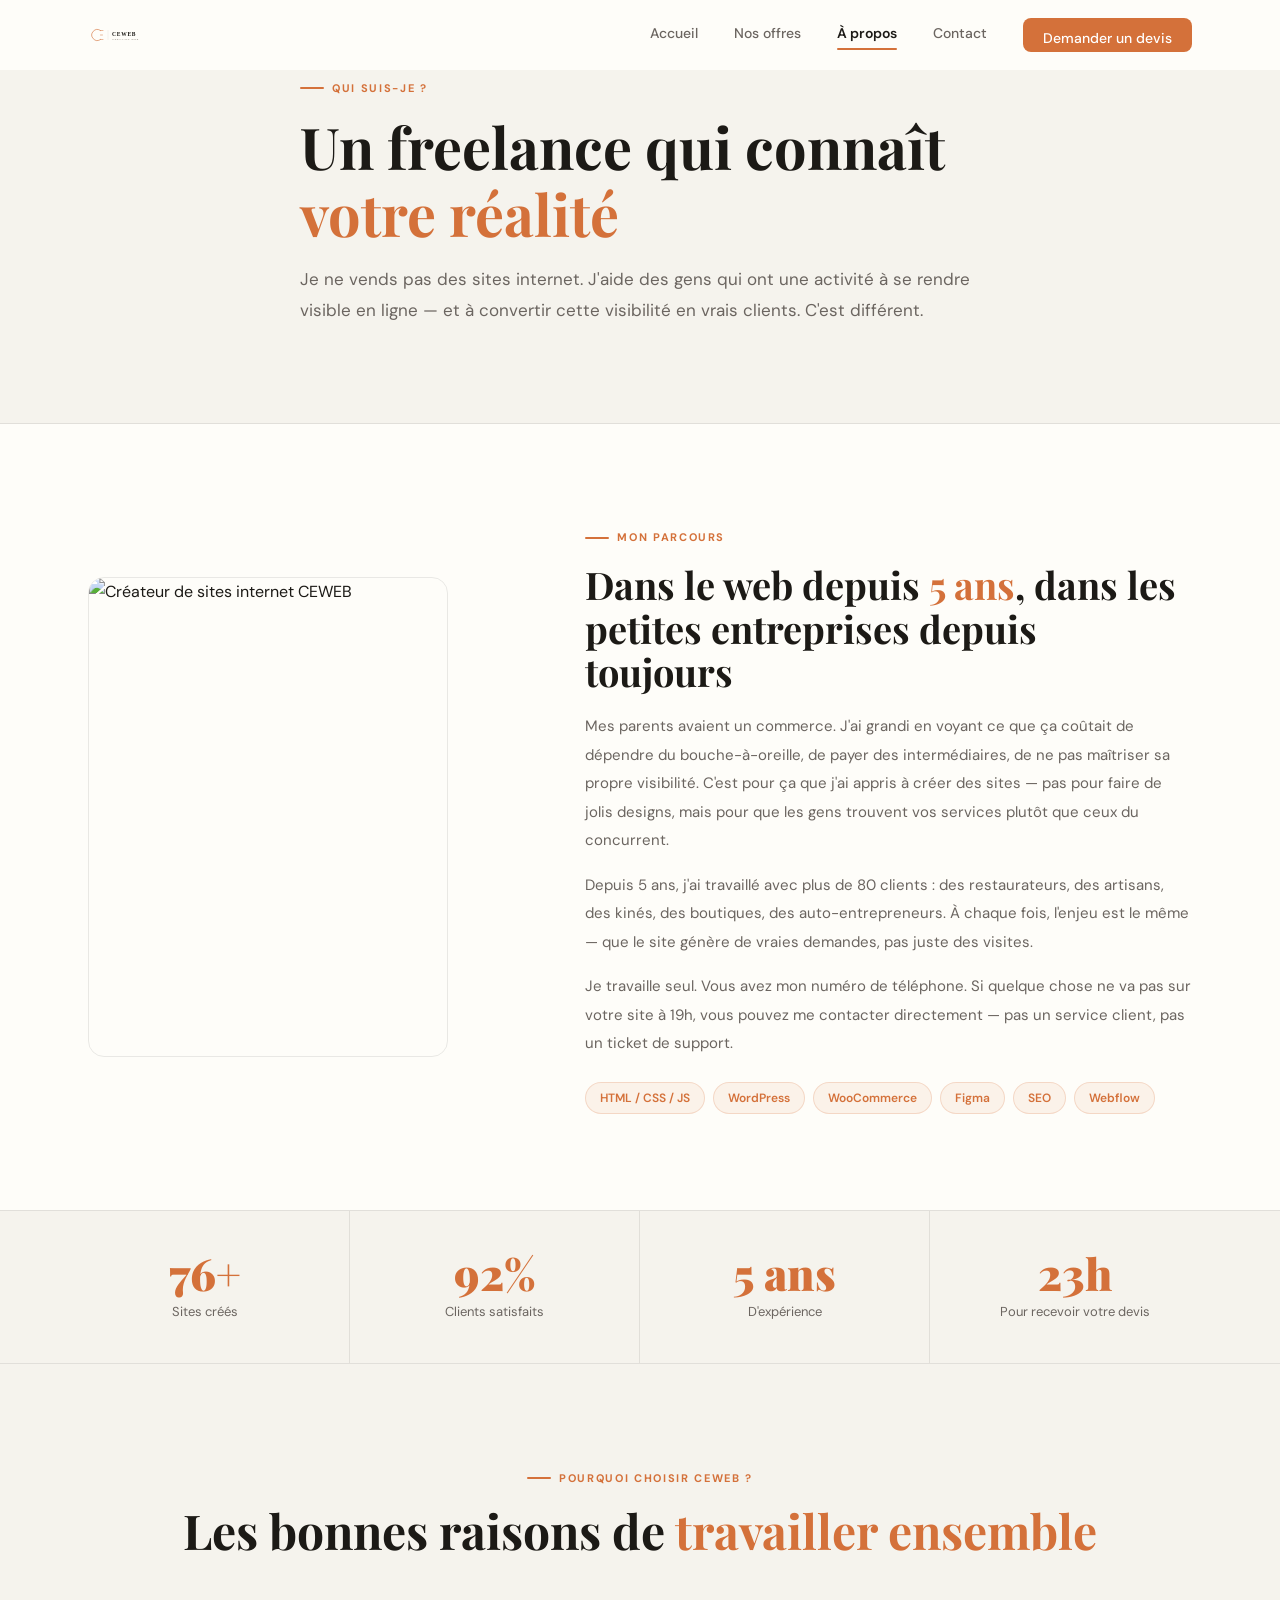
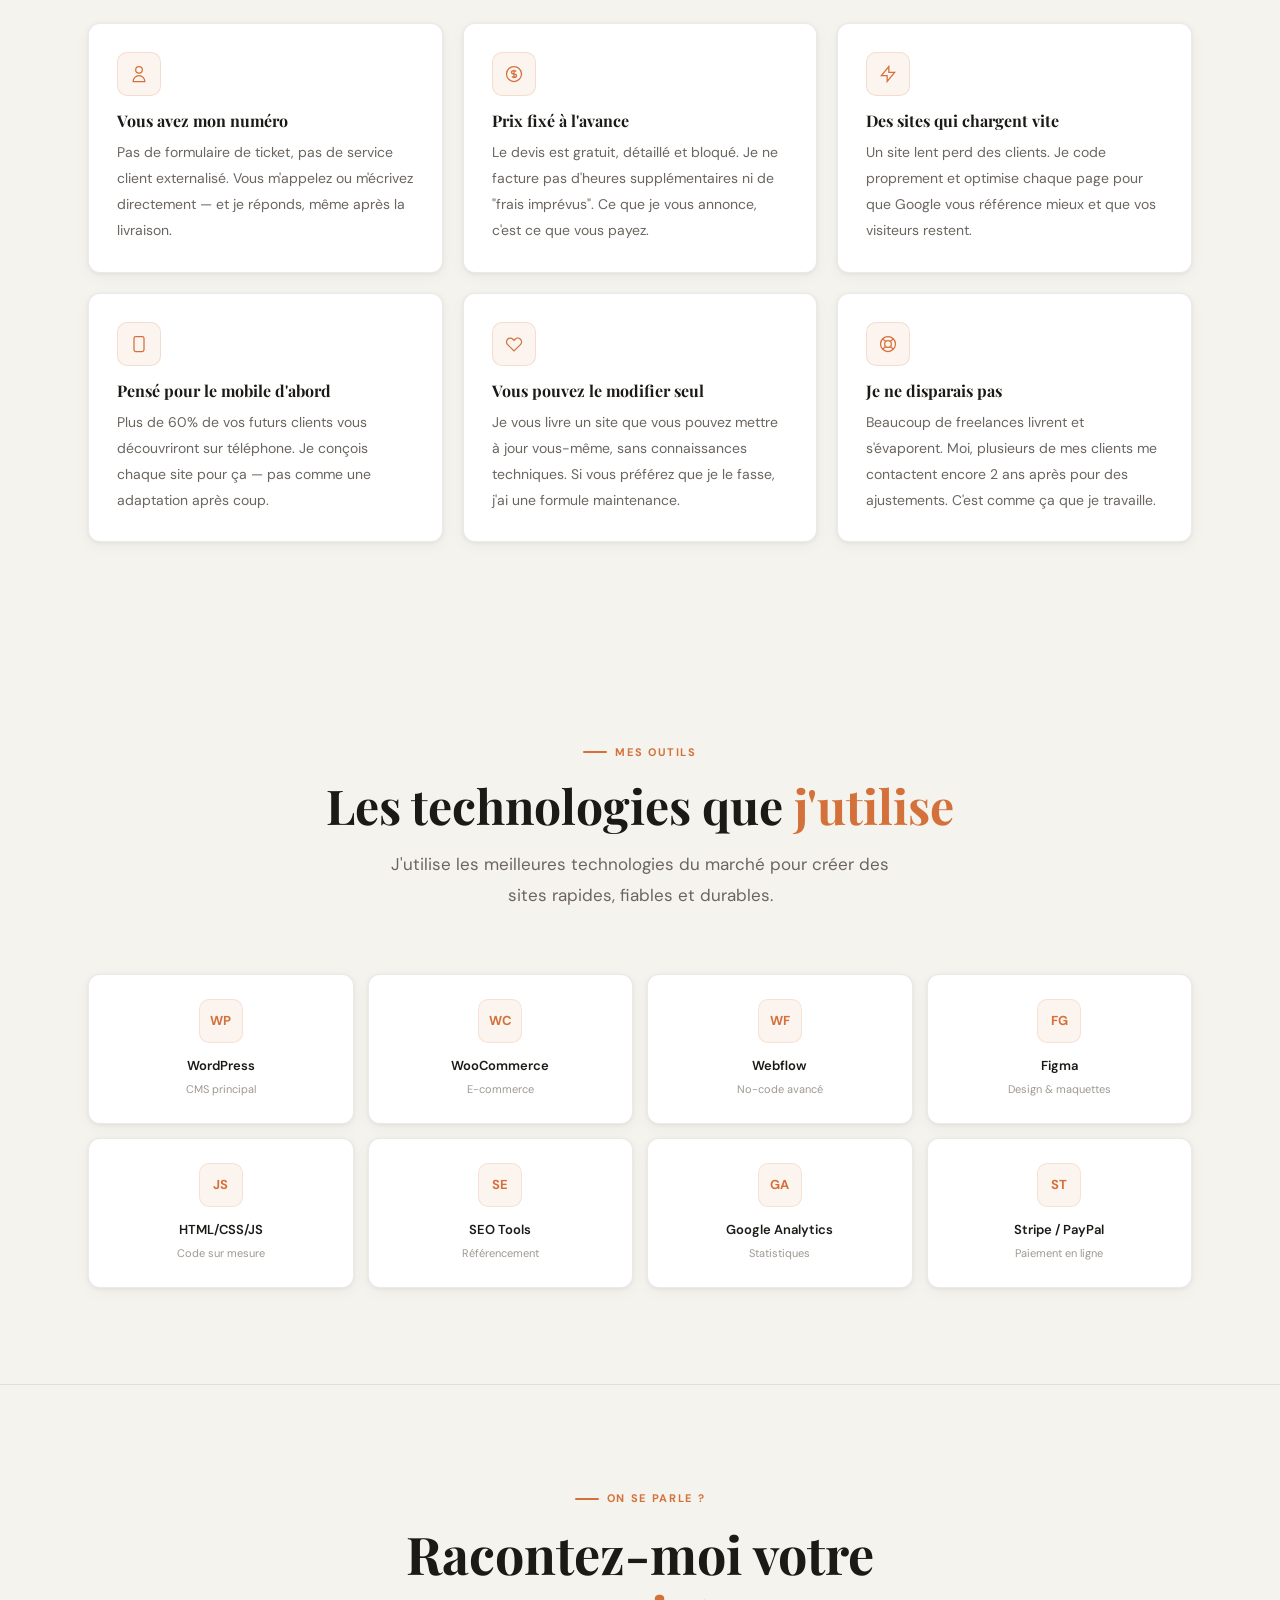
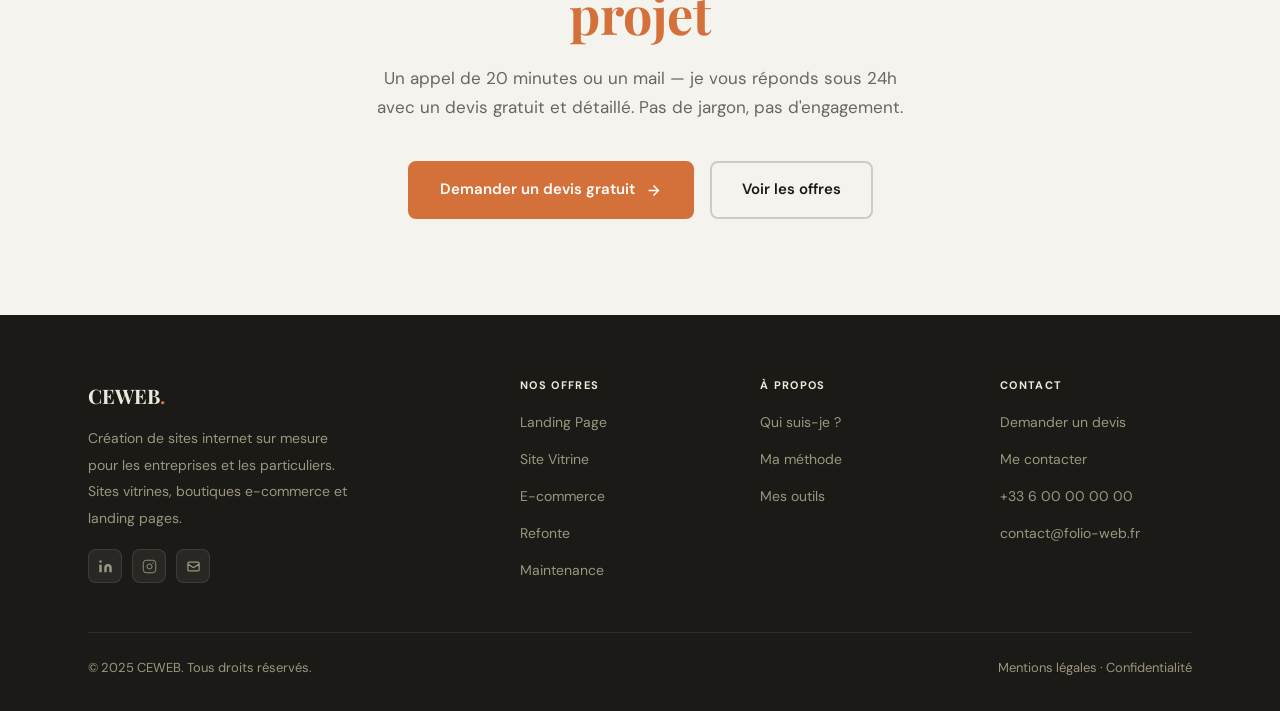
==== commit d43e8eea: "Add files via upload" ====
--- a/about.html
+++ b/about.html
@@ -23,117 +23,74 @@
   <style>
     /* ── PAGE HERO ── */
     .page-hero {
-      min-height: 50vh; display: flex; align-items: center;
-      padding-top: var(--nav-h); position: relative; overflow: hidden;
-    }
-    .page-hero-blob {
-      width: 700px; height: 700px;
-      background: radial-gradient(circle, rgba(212,113,58,0.13) 0%, transparent 70%);
-      top: -200px; left: -150px;
-    }
-    .page-hero-content { max-width: 700px; }
-    .page-hero-content h1 { font-size: clamp(36px, 5vw, 66px); margin-bottom: 22px; }
-    .page-hero-content p  { font-size: 18px; color: var(--text-2); line-height: 1.85; }
+      min-height: 44vh; display: flex; align-items: center;
+      padding-top: var(--nav-h); background: var(--bg-2);
+      border-bottom: 1px solid var(--border);
+    }
+    .page-hero-content { max-width: 680px; }
+    .page-hero-content h1 { font-size: clamp(32px, 4.5vw, 58px); margin-bottom: 18px; }
+    .page-hero-content p  { font-size: 17px; color: var(--text-2); line-height: 1.85; }
 
     /* ── PRÉSENTATION ── */
-    .intro-grid {
-      display: grid; grid-template-columns: 1fr 1.3fr;
-      gap: 72px; align-items: center;
-    }
-    .intro-left {}
-    .intro-portrait {
-      width: 100%; aspect-ratio: 3/4; max-width: 360px;
-      border-radius: 20px; overflow: hidden;
-      background: linear-gradient(160deg, rgba(212,113,58,0.15) 0%, rgba(176,90,40,0.06) 100%);
-      border: 1px solid var(--border);
+    .intro-grid { display: grid; grid-template-columns: 1fr 1.4fr; gap: 64px; align-items: center; }
+    .intro-right h2 { font-size: clamp(24px, 3vw, 38px); margin-bottom: 18px; }
+    .intro-right p  { font-size: 15px; color: var(--text-2); line-height: 1.9; margin-bottom: 16px; }
+    .intro-tags { display: flex; flex-wrap: wrap; gap: 8px; margin-top: 24px; }
+    .intro-tag {
+      padding: 5px 14px;
+      background: rgba(212,113,58,0.08);
+      border: 1px solid rgba(212,113,58,0.20);
+      border-radius: 100px; font-size: 12px; font-weight: 600; color: var(--accent);
+    }
+
+    /* ── POURQUOI MOI ── */
+    .pourquoi-grid { display: grid; grid-template-columns: repeat(3, 1fr); gap: 20px; }
+    .pourquoi-card { padding: 28px; }
+    .pourquoi-icon {
+      width: 44px; height: 44px; margin-bottom: 16px;
       display: flex; align-items: center; justify-content: center;
-      position: relative;
-    }
-    .intro-portrait::before {
-      content: '';
-      position: absolute; inset: 0;
-      background: linear-gradient(180deg, transparent 50%, rgba(10,10,15,0.6) 100%);
-    }
-    .portrait-placeholder {
-      font-family: var(--font-title); font-size: 120px; font-weight: 900;
-      color: var(--accent-l); opacity: 0.15; user-select: none;
-    }
-    .intro-right {}
-    .intro-right h2 { font-size: clamp(26px, 3.5vw, 42px); margin-bottom: 22px; }
-    .intro-right p  { font-size: 16px; color: var(--text-2); line-height: 1.9; margin-bottom: 20px; }
-    .intro-tags { display: flex; flex-wrap: wrap; gap: 10px; margin-top: 28px; }
-    .intro-tag {
-      padding: 7px 16px;
-      background: rgba(212,113,58,0.1);
+      background: rgba(212,113,58,0.08);
       border: 1px solid rgba(212,113,58,0.18);
-      border-radius: 100px; font-size: 13px; color: var(--accent-l);
-    }
-
-    /* ── POURQUOI MOI ── */
-    .pourquoi-grid { display: grid; grid-template-columns: repeat(3, 1fr); gap: 24px; }
-    .pourquoi-card { padding: 36px; position: relative; overflow: hidden; }
-    .pourquoi-card::before {
-      content: ''; position: absolute; top: 0; left: 0; right: 0;
-      height: 2px;
-      background: linear-gradient(90deg, transparent, var(--accent), transparent);
-      opacity: 0; transition: opacity var(--t);
-    }
-    .pourquoi-card:hover::before { opacity: 1; }
-    .pourquoi-icon {
-      width: 50px; height: 50px; margin-bottom: 20px;
-      display: flex; align-items: center; justify-content: center;
-      background: rgba(212,113,58,0.1);
-      border: 1px solid rgba(212,113,58,0.15);
-      border-radius: 12px; color: var(--accent-l);
-    }
-    .pourquoi-icon svg { width: 22px; height: 22px; }
-    .pourquoi-card h3 { font-size: 18px; margin-bottom: 12px; }
+      border-radius: 10px; color: var(--accent);
+    }
+    .pourquoi-icon svg { width: 20px; height: 20px; }
+    .pourquoi-card h3 { font-size: 16px; margin-bottom: 10px; font-family: var(--font-title); }
     .pourquoi-card p  { font-size: 14px; color: var(--text-2); line-height: 1.85; }
 
     /* ── OUTILS ── */
     .outils-section { background: var(--bg-2); }
-    .outils-grid { display: grid; grid-template-columns: repeat(4, 1fr); gap: 16px; }
+    .outils-grid { display: grid; grid-template-columns: repeat(4, 1fr); gap: 14px; }
     .outil-item {
-      padding: 28px 20px; text-align: center;
+      padding: 24px 16px; text-align: center;
       background: var(--bg-card); border: 1px solid var(--border);
-      border-radius: var(--r);
-      transition: border-color var(--t), transform var(--t);
-    }
-    .outil-item:hover { border-color: var(--border-h); transform: translateY(-4px); }
+      border-radius: var(--r); box-shadow: var(--shadow-sm);
+      transition: box-shadow var(--t), transform var(--t);
+    }
+    .outil-item:hover { box-shadow: var(--shadow-md); transform: translateY(-3px); }
     .outil-logo {
-      width: 48px; height: 48px; margin: 0 auto 14px;
-      background: rgba(212,113,58,0.1);
+      width: 44px; height: 44px; margin: 0 auto 12px;
+      background: rgba(212,113,58,0.08);
       border: 1px solid rgba(212,113,58,0.15);
-      border-radius: 12px; display: flex; align-items: center; justify-content: center;
-      font-weight: 700; font-size: 15px; color: var(--accent-l);
-    }
-    .outil-item .name { font-size: 14px; font-weight: 600; margin-bottom: 4px; }
-    .outil-item .cat  { font-size: 12px; color: var(--text-muted); }
+      border-radius: 10px; display: flex; align-items: center; justify-content: center;
+      font-weight: 700; font-size: 13px; color: var(--accent);
+    }
+    .outil-item .name { font-size: 13px; font-weight: 600; margin-bottom: 3px; }
+    .outil-item .cat  { font-size: 11px; color: var(--text-muted); }
 
     /* ── STATS ── */
-    .stats-band {
-      background: var(--bg-2);
-      border-top: 1px solid var(--border);
-      border-bottom: 1px solid var(--border);
-    }
+    .stats-band { background: var(--bg-2); border-top: 1px solid var(--border); border-bottom: 1px solid var(--border); }
     .stats-band-grid { display: grid; grid-template-columns: repeat(4, 1fr); }
-    .stat-band-item {
-      padding: 48px 24px; text-align: center;
-      border-right: 1px solid var(--border);
-    }
+    .stat-band-item { padding: 40px 20px; text-align: center; border-right: 1px solid var(--border); }
     .stat-band-item:last-child { border-right: none; }
     .stat-band-val {
-      font-family: var(--font-title); font-size: 50px; font-weight: 900; line-height: 1;
-      background: linear-gradient(135deg, var(--accent-l), var(--accent));
-      -webkit-background-clip: text; -webkit-text-fill-color: transparent; background-clip: text;
-      margin-bottom: 8px;
-    }
-    .stat-band-label { font-size: 14px; color: var(--text-2); }
+      font-family: var(--font-title); font-size: 44px; font-weight: 900;
+      line-height: 1; color: var(--accent); margin-bottom: 6px;
+    }
+    .stat-band-label { font-size: 13px; color: var(--text-2); }
 
     /* ── RESPONSIVE ── */
     @media (max-width: 1024px) {
-      .intro-grid { grid-template-columns: 1fr; gap: 48px; }
-      .intro-portrait { max-width: 280px; aspect-ratio: 1; }
+      .intro-grid { grid-template-columns: 1fr; gap: 40px; }
       .pourquoi-grid { grid-template-columns: repeat(2, 1fr); }
       .outils-grid { grid-template-columns: repeat(3, 1fr); }
       .stats-band-grid { grid-template-columns: repeat(2, 1fr); }
@@ -144,9 +101,6 @@
       .outils-grid { grid-template-columns: repeat(2, 1fr); }
       .stats-band-grid { grid-template-columns: repeat(2, 1fr); }
       .stat-band-item { border-right: none; border-bottom: 1px solid var(--border); }
-    }
-    @media (max-width: 480px) {
-      .outils-grid { grid-template-columns: repeat(2, 1fr); }
     }
   </style>
 </head>
@@ -175,8 +129,7 @@
 </div>
 
 <!-- ── PAGE HERO ── -->
-<section class="page-hero grid-bg section">
-  <div class="glow-blob page-hero-blob"></div>
+<section class="page-hero section">
   <div class="container">
     <div class="page-hero-content">
       <div class="section-tag reveal">Qui suis-je ?</div>
@@ -244,7 +197,7 @@
 </div>
 
 <!-- ── POURQUOI MOI ── -->
-<section class="section grid-bg">
+<section class="section bg-2">
   <div class="container">
     <div class="section-header">
       <div class="section-tag reveal">Pourquoi choisir CEWEB ?</div>
@@ -339,9 +292,8 @@
 </section>
 
 <!-- ── CTA ── -->
-<section class="section" style="padding:90px 0;position:relative;overflow:hidden;">
-  <div style="position:absolute;inset:0;background:radial-gradient(ellipse 80% 60% at 50% 50%, rgba(212,113,58,0.08) 0%, transparent 70%);"></div>
-  <div style="position:relative;z-index:1;text-align:center;max-width:640px;margin:0 auto;padding:0 24px;">
+<section class="section bg-2" style="border-top:1px solid var(--border);">
+  <div style="text-align:center;max-width:600px;margin:0 auto;padding:0 24px;">
     <div class="section-tag reveal" style="justify-content:center">On se parle ?</div>
     <h2 class="reveal delay-1" style="font-size:clamp(30px,4.5vw,52px);margin-bottom:20px;">Racontez-moi votre <span class="gradient-text">projet</span></h2>
     <p class="reveal delay-2" style="font-size:17px;color:var(--text-2);margin-bottom:40px;">Un appel de 20 minutes ou un mail — je vous réponds sous 24h avec un devis gratuit et détaillé. Pas de jargon, pas d'engagement.</p>
--- a/style.css
+++ b/style.css
@@ -1,32 +1,32 @@
 /* ================================================
-   APEX CONSULTING — GLOBAL STYLESHEET
-   Dark Luxury Design System v1.0
+   CEWEB — FEUILLE DE STYLE PRINCIPALE
+   Thème clair & chaleureux
    ================================================ */
 
 /* === GOOGLE FONTS === */
 @import url('https://fonts.googleapis.com/css2?family=DM+Sans:ital,opsz,wght@0,9..40,300;0,9..40,400;0,9..40,500;0,9..40,600;0,9..40,700;1,9..40,400&family=Playfair+Display:ital,wght@0,400;0,600;0,700;0,900;1,400&display=swap');
 
-/* === CSS VARIABLES === */
+/* === VARIABLES === */
 :root {
-  --bg:          #0C0B09;
-  --bg-2:        #111009;
-  --bg-card:     #181610;
-  --bg-card-h:   #1E1C14;
+  --bg:          #FEFDF9;
+  --bg-2:        #F5F3ED;
+  --bg-card:     #FFFFFF;
   --accent:      #D4713A;
   --accent-l:    #E8956A;
   --accent-d:    #B05A28;
-  --accent-glow: rgba(212,113,58,0.22);
-  --text:        #EDE9DC;
-  --text-2:      #9C9580;
-  --text-muted:  #5E5A48;
-  --border:      rgba(212,113,58,0.12);
-  --border-h:    rgba(212,113,58,0.28);
-  --nav-h:       72px;
+  --text:        #1C1A16;
+  --text-2:      #6B6560;
+  --text-muted:  #9E9890;
+  --border:      rgba(28,26,22,0.09);
+  --border-h:    rgba(28,26,22,0.18);
+  --shadow-sm:   0 1px 4px rgba(0,0,0,0.06), 0 4px 16px rgba(0,0,0,0.04);
+  --shadow-md:   0 4px 24px rgba(0,0,0,0.10);
+  --nav-h:       70px;
   --r:           12px;
   --font-body:   'DM Sans', -apple-system, sans-serif;
   --font-title:  'Playfair Display', Georgia, serif;
   --ease:        cubic-bezier(0.4,0,0.2,1);
-  --t:           0.3s;
+  --t:           0.25s;
 }
 
 /* === RESET === */
@@ -46,71 +46,40 @@
 ul { list-style: none; }
 input, textarea, select { font-family: inherit; }
 
-/* === GRID BACKGROUND OVERLAY === */
-.grid-bg { position: relative; }
-.grid-bg::before {
-  content: '';
-  position: absolute;
-  inset: 0;
-  background-image:
-    linear-gradient(rgba(212,113,58,0.035) 1px, transparent 1px),
-    linear-gradient(90deg, rgba(212,113,58,0.035) 1px, transparent 1px);
-  background-size: 64px 64px;
-  pointer-events: none;
-  z-index: 0;
-}
-.grid-bg > * { position: relative; z-index: 1; }
-
-/* === RADIAL GLOW BLOBS === */
-.glow-blob {
-  position: absolute;
-  border-radius: 50%;
-  filter: blur(120px);
-  pointer-events: none;
-  z-index: 0;
-  opacity: 0.35;
-}
-
-/* === TYPOGRAPHY === */
-h1,h2,h3,h4,h5 { font-family: var(--font-title); font-weight: 700; line-height: 1.15; }
+/* === TYPOGRAPHIE === */
+h1,h2,h3,h4,h5 { font-family: var(--font-title); font-weight: 700; line-height: 1.15; color: var(--text); }
 
 .gradient-text {
-  background: linear-gradient(135deg, var(--accent-l) 0%, var(--accent) 55%, var(--accent-d) 100%);
-  -webkit-background-clip: text;
-  -webkit-text-fill-color: transparent;
-  background-clip: text;
+  color: var(--accent);
 }
 
 .section-tag {
   display: inline-flex;
   align-items: center;
-  gap: 10px;
+  gap: 8px;
   font-family: var(--font-body);
   font-size: 11px;
-  font-weight: 600;
-  letter-spacing: 0.18em;
+  font-weight: 700;
+  letter-spacing: 0.15em;
   text-transform: uppercase;
   color: var(--accent);
-  margin-bottom: 18px;
+  margin-bottom: 16px;
 }
 .section-tag::before {
   content: '';
-  width: 28px; height: 1px;
-  background: linear-gradient(90deg, transparent, var(--accent));
-}
-.section-tag::after {
-  content: '';
-  width: 28px; height: 1px;
-  background: linear-gradient(90deg, var(--accent), transparent);
+  width: 24px; height: 2px;
+  background: var(--accent);
+  border-radius: 2px;
 }
 
 /* === LAYOUT === */
-.container { max-width: 1200px; margin: 0 auto; padding: 0 28px; }
-.section { padding: 110px 0; }
-
-.section-header { text-align: center; margin-bottom: 72px; }
-.section-header h2 { font-size: clamp(32px, 4.5vw, 54px); margin-bottom: 18px; }
-.section-header p { font-size: 18px; color: var(--text-2); max-width: 540px; margin: 0 auto; line-height: 1.8; }
+.container { max-width: 1160px; margin: 0 auto; padding: 0 28px; }
+.section { padding: 96px 0; }
+.bg-2 { background: var(--bg-2); }
+
+.section-header { text-align: center; margin-bottom: 64px; }
+.section-header h2 { font-size: clamp(28px, 4vw, 48px); margin-bottom: 16px; }
+.section-header p { font-size: 17px; color: var(--text-2); max-width: 520px; margin: 0 auto; line-height: 1.8; }
 
 /* === NAVIGATION === */
 nav {
@@ -118,16 +87,17 @@
   top: 0; left: 0; right: 0;
   height: var(--nav-h);
   z-index: 1000;
-  transition: background var(--t) var(--ease), border-color var(--t) var(--ease);
+  background: var(--bg);
+  transition: box-shadow var(--t) var(--ease), background var(--t);
 }
 nav.scrolled {
-  background: rgba(12,11,9,0.92);
-  backdrop-filter: blur(24px);
-  -webkit-backdrop-filter: blur(24px);
-  border-bottom: 1px solid var(--border);
+  background: rgba(254,253,249,0.96);
+  backdrop-filter: blur(16px);
+  -webkit-backdrop-filter: blur(16px);
+  box-shadow: 0 1px 0 var(--border);
 }
 .nav-inner {
-  max-width: 1200px;
+  max-width: 1160px;
   margin: 0 auto;
   padding: 0 28px;
   height: 100%;
@@ -135,57 +105,47 @@
   align-items: center;
   justify-content: space-between;
 }
-.nav-logo {
-  font-family: var(--font-title);
-  font-size: 22px;
-  font-weight: 700;
-  letter-spacing: -0.5px;
-}
-.nav-logo span { color: var(--accent); }
-.nav-logo-img { width: 150px; height: 45px; display: block; object-fit: contain; }
+.nav-logo-img { width: 140px; height: 42px; display: block; object-fit: contain; }
 
 .nav-links {
   display: flex;
   align-items: center;
-  gap: 40px;
+  gap: 36px;
 }
 .nav-links a {
   font-size: 14px;
   font-weight: 500;
   color: var(--text-2);
-  transition: color var(--t) var(--ease);
+  transition: color var(--t);
   position: relative;
   padding-bottom: 2px;
 }
 .nav-links a::after {
   content: '';
   position: absolute;
-  bottom: -3px; left: 0;
-  width: 0; height: 1px;
+  bottom: -2px; left: 0;
+  width: 0; height: 2px;
   background: var(--accent);
+  border-radius: 2px;
   transition: width var(--t) var(--ease);
 }
 .nav-links a:hover { color: var(--text); }
 .nav-links a:hover::after { width: 100%; }
-.nav-links a.active { color: var(--text); }
+.nav-links a.active { color: var(--text); font-weight: 600; }
 .nav-links a.active::after { width: 100%; }
 
 .nav-cta {
-  padding: 9px 22px;
+  padding: 9px 20px;
   background: var(--accent);
-  color: #fff;
+  color: #fff !important;
   border-radius: 8px;
   font-size: 14px;
   font-weight: 600;
-  border: 1px solid var(--accent);
-  transition: background var(--t), transform var(--t), box-shadow var(--t);
+  transition: background var(--t), transform var(--t);
 }
 .nav-cta:hover {
-  background: var(--accent-l);
-  border-color: var(--accent-l);
+  background: var(--accent-d);
   transform: translateY(-1px);
-  box-shadow: 0 8px 24px var(--accent-glow);
-  color: #fff;
 }
 .nav-cta::after { display: none !important; }
 
@@ -205,298 +165,173 @@
   transition: var(--t) var(--ease);
 }
 .burger.open span:nth-child(1) { transform: translateY(7px) rotate(45deg); }
-.burger.open span:nth-child(2) { opacity: 0; transform: scaleX(0); }
+.burger.open span:nth-child(2) { opacity: 0; }
 .burger.open span:nth-child(3) { transform: translateY(-7px) rotate(-45deg); }
 
 .mobile-menu {
   display: none;
   position: fixed;
   inset: 0;
-  background: rgba(12,11,9,0.97);
-  backdrop-filter: blur(24px);
+  background: var(--bg);
   z-index: 998;
   flex-direction: column;
   align-items: center;
   justify-content: center;
-  gap: 36px;
+  gap: 32px;
   opacity: 0;
   pointer-events: none;
   transition: opacity var(--t) var(--ease);
+  border-top: 1px solid var(--border);
 }
 .mobile-menu.open { display: flex; opacity: 1; pointer-events: all; }
 .mobile-menu a {
-  font-size: 32px;
+  font-size: 28px;
   font-family: var(--font-title);
   color: var(--text-2);
-  transition: color var(--t) var(--ease);
+  transition: color var(--t);
 }
 .mobile-menu a:hover { color: var(--accent); }
 
-/* === BUTTONS === */
+/* === BOUTONS === */
 .btn {
   display: inline-flex;
   align-items: center;
   gap: 10px;
-  padding: 15px 34px;
-  border-radius: 10px;
+  padding: 14px 30px;
+  border-radius: 8px;
   font-weight: 600;
   font-size: 15px;
   transition: all var(--t) var(--ease);
   cursor: pointer;
   white-space: nowrap;
+  position: relative; overflow: hidden;
 }
 .btn-primary {
   background: var(--accent);
   color: #fff;
-  border: 1px solid var(--accent);
+  border: 2px solid var(--accent);
 }
 .btn-primary:hover {
-  background: var(--accent-l);
-  border-color: var(--accent-l);
+  background: var(--accent-d);
+  border-color: var(--accent-d);
   transform: translateY(-2px);
-  box-shadow: 0 16px 40px var(--accent-glow);
+  box-shadow: 0 8px 24px rgba(212,113,58,0.30);
 }
 .btn-outline {
   background: transparent;
   color: var(--text);
-  border: 1px solid var(--border-h);
+  border: 2px solid var(--border-h);
 }
 .btn-outline:hover {
   border-color: var(--accent);
   color: var(--accent);
   transform: translateY(-2px);
-  box-shadow: 0 8px 24px rgba(0,0,0,0.3);
-}
-.btn svg { width: 18px; height: 18px; flex-shrink: 0; }
+}
+.btn svg { width: 17px; height: 17px; flex-shrink: 0; }
+
+/* Ripple */
+.ripple {
+  position: absolute;
+  border-radius: 50%;
+  transform: scale(0);
+  animation: ripple-anim 0.5s linear;
+  background: rgba(255,255,255,0.3);
+  pointer-events: none;
+}
+@keyframes ripple-anim { to { transform: scale(4); opacity: 0; } }
 
 /* === CARDS === */
 .card {
   background: var(--bg-card);
   border: 1px solid var(--border);
   border-radius: var(--r);
-  padding: 36px;
-  transition: border-color var(--t) var(--ease), transform var(--t) var(--ease), box-shadow var(--t) var(--ease);
+  padding: 32px;
+  box-shadow: var(--shadow-sm);
+  transition: box-shadow var(--t) var(--ease), transform var(--t) var(--ease), border-color var(--t);
 }
 .card:hover {
+  box-shadow: var(--shadow-md);
+  transform: translateY(-4px);
   border-color: var(--border-h);
-  transform: translateY(-6px);
-  box-shadow: 0 24px 60px rgba(0,0,0,0.5);
-}
-
-/* === BADGE === */
-.badge {
-  display: inline-block;
-  padding: 4px 12px;
-  background: rgba(212,113,58,0.12);
-  color: var(--accent-l);
-  border: 1px solid rgba(212,113,58,0.2);
-  border-radius: 100px;
-  font-size: 12px;
-  font-weight: 500;
-}
+}
+.card:active { transform: scale(0.99) !important; transition-duration: 0.1s; }
 
 /* === DIVIDER === */
-.divider {
-  height: 1px;
-  background: linear-gradient(90deg, transparent, var(--border-h), transparent);
-  margin: 0;
-  border: none;
-}
-
-/* === SCROLL ANIMATIONS === */
+.divider { height: 1px; background: var(--border); margin: 0; border: none; }
+
+/* === SCROLL REVEAL === */
 .reveal {
   opacity: 0;
-  transform: translateY(36px);
-  transition: opacity 0.75s var(--ease), transform 0.75s var(--ease);
-}
-.reveal.from-left  { transform: translateX(-36px); }
-.reveal.from-right { transform: translateX(36px); }
-.reveal.scale-in   { transform: scale(0.94); }
+  transform: translateY(28px);
+  transition: opacity 0.6s var(--ease), transform 0.6s var(--ease);
+}
+.reveal.from-left  { transform: translateX(-28px); }
+.reveal.from-right { transform: translateX(28px); }
 .reveal.delay-1 { transition-delay: 0.10s; }
-.reveal.delay-2 { transition-delay: 0.20s; }
-.reveal.delay-3 { transition-delay: 0.30s; }
-.reveal.delay-4 { transition-delay: 0.40s; }
-.reveal.delay-5 { transition-delay: 0.50s; }
-.reveal.delay-6 { transition-delay: 0.60s; }
+.reveal.delay-2 { transition-delay: 0.18s; }
+.reveal.delay-3 { transition-delay: 0.26s; }
+.reveal.delay-4 { transition-delay: 0.34s; }
 .reveal.is-visible { opacity: 1; transform: none; }
 
 /* === FOOTER === */
 footer {
-  border-top: 1px solid var(--border);
-  padding: 64px 0 36px;
+  background: #1C1A16;
+  color: #EDE9DC;
+  padding: 64px 0 32px;
 }
 .footer-grid {
   display: grid;
   grid-template-columns: 2fr 1fr 1fr 1fr;
   gap: 48px;
-  margin-bottom: 56px;
+  margin-bottom: 48px;
 }
 .footer-brand .f-logo {
   font-family: var(--font-title);
-  font-size: 21px;
+  font-size: 20px;
   font-weight: 700;
-  margin-bottom: 14px;
+  margin-bottom: 12px;
+  color: #EDE9DC;
 }
 .footer-brand .f-logo span { color: var(--accent); }
-.footer-brand p { font-size: 14px; color: var(--text-muted); line-height: 1.9; max-width: 260px; }
+.footer-brand p { font-size: 14px; color: #9C9580; line-height: 1.9; max-width: 260px; }
 .footer-col h4 {
   font-family: var(--font-body);
-  font-size: 12px;
-  font-weight: 600;
+  font-size: 11px;
+  font-weight: 700;
   letter-spacing: 0.12em;
   text-transform: uppercase;
-  color: var(--text);
-  margin-bottom: 18px;
-}
-.footer-col ul { display: flex; flex-direction: column; gap: 11px; }
-.footer-col ul li a { font-size: 14px; color: var(--text-muted); transition: color var(--t) var(--ease); }
-.footer-col ul li a:hover { color: var(--accent); }
-.footer-socials { display: flex; gap: 12px; margin-top: 20px; }
+  color: #EDE9DC;
+  margin-bottom: 16px;
+}
+.footer-col ul { display: flex; flex-direction: column; gap: 10px; }
+.footer-col ul li a { font-size: 14px; color: #9C9580; transition: color var(--t); }
+.footer-col ul li a:hover { color: var(--accent-l); }
+.footer-socials { display: flex; gap: 10px; margin-top: 18px; }
 .footer-socials a {
-  width: 36px; height: 36px;
+  width: 34px; height: 34px;
   display: flex; align-items: center; justify-content: center;
-  background: var(--bg-card);
-  border: 1px solid var(--border);
+  background: rgba(255,255,255,0.06);
+  border: 1px solid rgba(255,255,255,0.10);
   border-radius: 8px;
-  color: var(--text-muted);
-  transition: border-color var(--t), color var(--t), transform var(--t);
-}
-.footer-socials a:hover { border-color: var(--accent); color: var(--accent); transform: translateY(-2px); }
-.footer-socials svg { width: 16px; height: 16px; }
+  color: #9C9580;
+  transition: border-color var(--t), color var(--t);
+}
+.footer-socials a:hover { border-color: var(--accent); color: var(--accent); }
+.footer-socials svg { width: 15px; height: 15px; }
 
 .footer-bottom {
   display: flex;
   justify-content: space-between;
   align-items: center;
-  padding-top: 28px;
-  border-top: 1px solid var(--border);
+  padding-top: 24px;
+  border-top: 1px solid rgba(255,255,255,0.08);
   font-size: 13px;
-  color: var(--text-muted);
-}
-.footer-bottom a { color: var(--text-muted); transition: color var(--t); }
-.footer-bottom a:hover { color: var(--accent); }
-
-/* === RESPONSIVE === */
-@media (max-width: 1024px) {
-  .footer-grid { grid-template-columns: 1fr 1fr; gap: 36px; }
-}
-@media (max-width: 768px) {
-  :root { --nav-h: 64px; }
-  .section { padding: 80px 0; }
-  .nav-links { display: none; }
-  .burger { display: flex; }
-  .footer-grid { grid-template-columns: 1fr; gap: 32px; }
-  .footer-bottom { flex-direction: column; gap: 10px; text-align: center; }
-}
-@media (max-width: 480px) {
-  .section { padding: 64px 0; }
-  .container { padding: 0 18px; }
-  .btn { padding: 13px 26px; font-size: 14px; }
-}
-
-/* =============================================
-   ANIMATIONS AU CLIC & EFFETS INTERACTIFS
-   ============================================= */
-
-/* Barre de progression au scroll */
-.scroll-progress-bar {
-  position: fixed;
-  top: 0; left: 0;
-  height: 2px;
-  width: 0%;
-  background: linear-gradient(90deg, var(--accent-d), var(--accent-l), #f0b482);
-  z-index: 9999;
-  transition: width 0.08s linear;
-  pointer-events: none;
-}
-
-/* Effet ripple sur les boutons */
-.btn { position: relative; overflow: hidden; }
-.ripple {
-  position: absolute;
-  border-radius: 50%;
-  transform: scale(0);
-  animation: ripple-anim 0.55s linear;
-  background: rgba(255,255,255,0.25);
-  pointer-events: none;
-}
-@keyframes ripple-anim {
-  to { transform: scale(4); opacity: 0; }
-}
-
-/* Étincelles au clic */
-.click-spark {
-  position: fixed;
-  width: 6px; height: 6px;
-  border-radius: 50%;
-  pointer-events: none;
-  z-index: 99999;
-  animation: spark-fly 0.6s ease-out forwards;
-}
-@keyframes spark-fly {
-  0%   { transform: translate(0,0) scale(1); opacity: 1; }
-  100% { transform: translate(var(--tx), var(--ty)) scale(0); opacity: 0; }
-}
-
-/* Glow au survol des cards */
-.card {
-  transition: border-color var(--t) var(--ease),
-              transform var(--t) var(--ease),
-              box-shadow var(--t) var(--ease);
-}
-.card:active {
-  transform: scale(0.97) translateY(-2px) !important;
-  transition-duration: 0.1s;
-}
-
-/* Images */
-.hero-mockup {
-  position: absolute;
-  right: 6%;
-  top: 50%;
-  transform: translateY(-50%);
-  width: 400px;
-  z-index: 1;
-  animation: float-mockup 4s ease-in-out infinite;
-  display: none;
-}
-@media (min-width: 1100px) { .hero-mockup { display: block; } }
-@keyframes float-mockup {
-  0%,100% { transform: translateY(-50%) translateY(0px); }
-  50%      { transform: translateY(-50%) translateY(-16px); }
-}
-.mockup-browser {
-  background: #1C1B12;
-  border: 1px solid var(--border-h);
-  border-radius: 12px;
-  overflow: hidden;
-  box-shadow: 0 40px 80px rgba(0,0,0,0.6), 0 0 0 1px var(--border);
-}
-.mockup-bar {
-  background: #181710;
-  padding: 10px 16px;
-  display: flex; align-items: center; gap: 6px;
-  border-bottom: 1px solid var(--border);
-}
-.mockup-dot {
-  width: 10px; height: 10px; border-radius: 50%;
-}
-.mockup-dot:nth-child(1) { background: #ff5f57; }
-.mockup-dot:nth-child(2) { background: #febc2e; }
-.mockup-dot:nth-child(3) { background: #28c840; }
-.mockup-url {
-  flex: 1; height: 20px;
-  background: rgba(255,255,255,0.05);
-  border-radius: 4px; margin-left: 8px;
-}
-.mockup-img {
-  width: 100%; display: block;
-  aspect-ratio: 16/10;
-  object-fit: cover;
-  opacity: 0.85;
-}
-
-/* Section portfolio */
+  color: #9C9580;
+}
+.footer-bottom a { color: #9C9580; transition: color var(--t); }
+.footer-bottom a:hover { color: var(--accent-l); }
+
+/* === PORTFOLIO === */
 .portfolio-grid {
   display: grid;
   grid-template-columns: repeat(3, 1fr);
@@ -508,59 +343,54 @@
   border: 1px solid var(--border);
   position: relative;
   cursor: pointer;
-  transition: transform var(--t), box-shadow var(--t), border-color var(--t);
+  box-shadow: var(--shadow-sm);
+  transition: transform var(--t), box-shadow var(--t);
 }
 .portfolio-item:hover {
-  transform: translateY(-8px);
-  box-shadow: 0 32px 64px rgba(0,0,0,0.5);
-  border-color: var(--border-h);
+  transform: translateY(-6px);
+  box-shadow: var(--shadow-md);
 }
 .portfolio-item img {
   width: 100%; display: block;
   aspect-ratio: 16/10; object-fit: cover;
-  transition: transform 0.5s var(--ease), opacity 0.3s;
-  opacity: 0.75;
-}
-.portfolio-item:hover img { transform: scale(1.04); opacity: 1; }
+  transition: transform 0.4s var(--ease);
+}
+.portfolio-item:hover img { transform: scale(1.04); }
 .portfolio-overlay {
   position: absolute; inset: 0;
-  background: linear-gradient(180deg, transparent 40%, rgba(12,11,9,0.9) 100%);
+  background: linear-gradient(180deg, transparent 35%, rgba(28,26,22,0.85) 100%);
   display: flex; flex-direction: column;
   justify-content: flex-end; padding: 20px;
   opacity: 0; transition: opacity var(--t);
 }
 .portfolio-item:hover .portfolio-overlay { opacity: 1; }
-.portfolio-overlay h4 { font-size: 15px; font-weight: 600; margin-bottom: 4px; }
+.portfolio-overlay h4 { font-size: 15px; font-weight: 600; color: #fff; margin-bottom: 3px; }
 .portfolio-overlay span { font-size: 12px; color: var(--accent-l); }
 
-/* Photo portrait */
+/* === PORTRAIT === */
 .portrait-photo {
-  width: 100%; border-radius: 20px;
+  width: 100%; border-radius: 16px;
   object-fit: cover; display: block;
   border: 1px solid var(--border);
-  aspect-ratio: 3/4;
-  max-width: 360px;
-  opacity: 0.9;
-  transition: opacity var(--t);
-}
-.portrait-photo:hover { opacity: 1; }
-
-/* Cursor glow (desktop uniquement) */
-.cursor-glow {
-  position: fixed;
-  width: 300px; height: 300px;
-  border-radius: 50%;
-  background: radial-gradient(circle, rgba(212,113,58,0.06) 0%, transparent 70%);
-  pointer-events: none;
-  z-index: 0;
-  transform: translate(-50%, -50%);
-  transition: left 0.12s ease, top 0.12s ease;
+  aspect-ratio: 3/4; max-width: 360px;
+}
+
+/* === RESPONSIVE === */
+@media (max-width: 1024px) {
+  .footer-grid { grid-template-columns: 1fr 1fr; gap: 32px; }
+  .portfolio-grid { grid-template-columns: repeat(2, 1fr); }
 }
 @media (max-width: 768px) {
-  .cursor-glow { display: none; }
-  .hero-mockup { display: none !important; }
+  :root { --nav-h: 60px; }
+  .section { padding: 72px 0; }
+  .nav-links { display: none; }
+  .burger { display: flex; }
+  .footer-grid { grid-template-columns: 1fr; gap: 28px; }
+  .footer-bottom { flex-direction: column; gap: 8px; text-align: center; }
   .portfolio-grid { grid-template-columns: 1fr; }
 }
-@media (max-width: 1024px) {
-  .portfolio-grid { grid-template-columns: repeat(2, 1fr); }
-}
+@media (max-width: 480px) {
+  .section { padding: 56px 0; }
+  .container { padding: 0 16px; }
+  .btn { padding: 12px 22px; font-size: 14px; }
+}
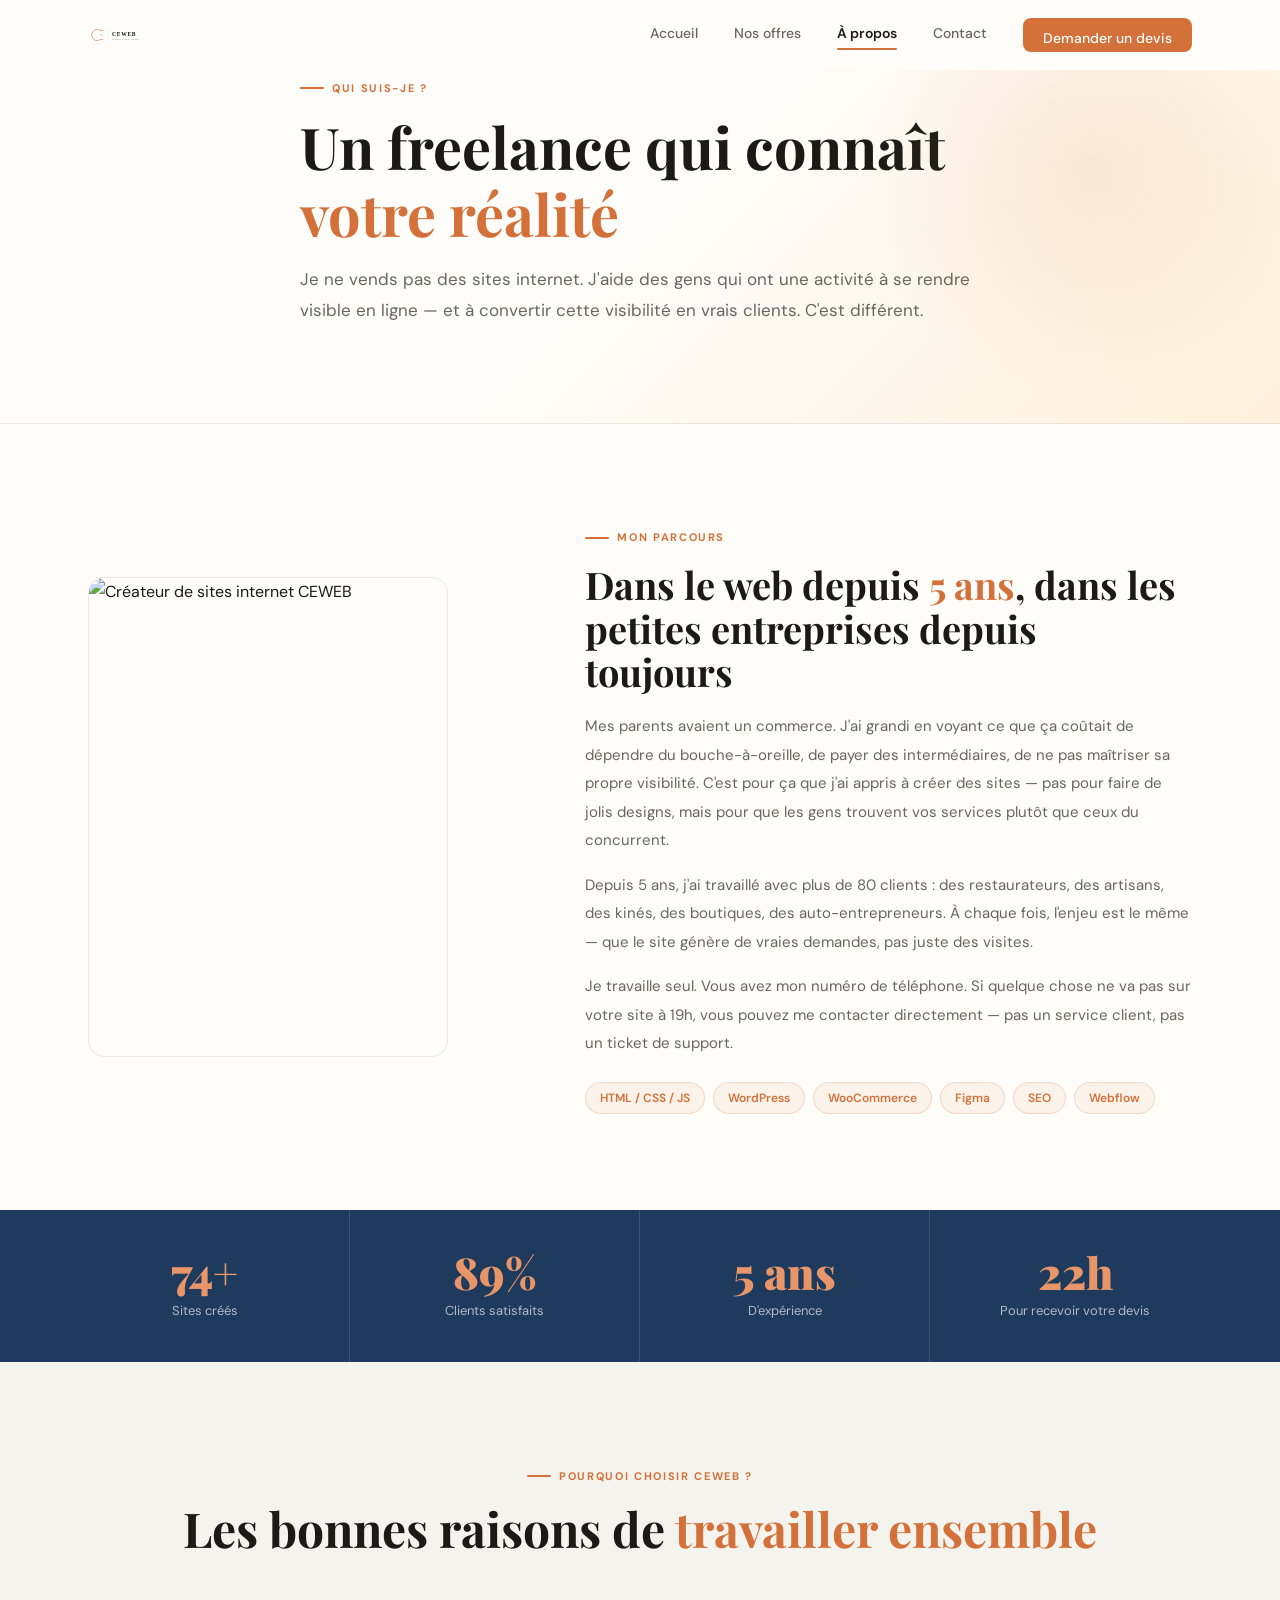
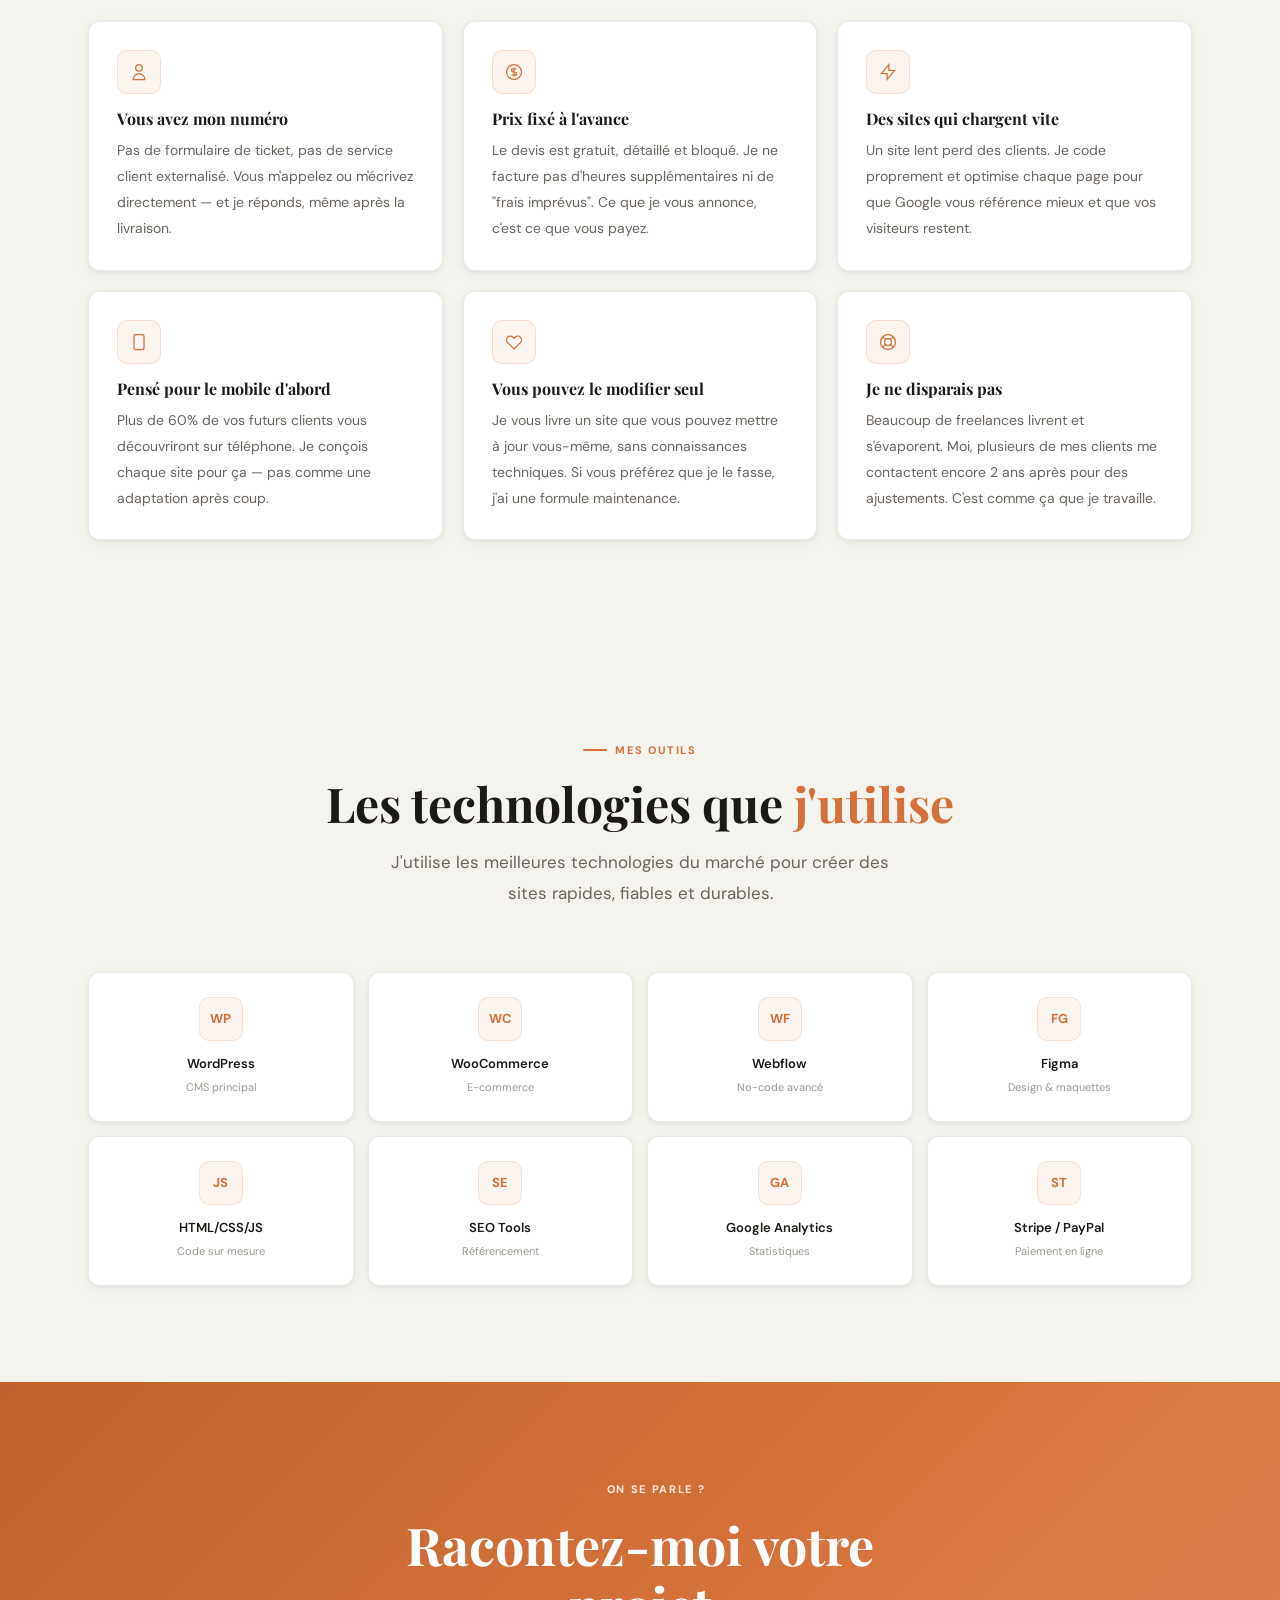
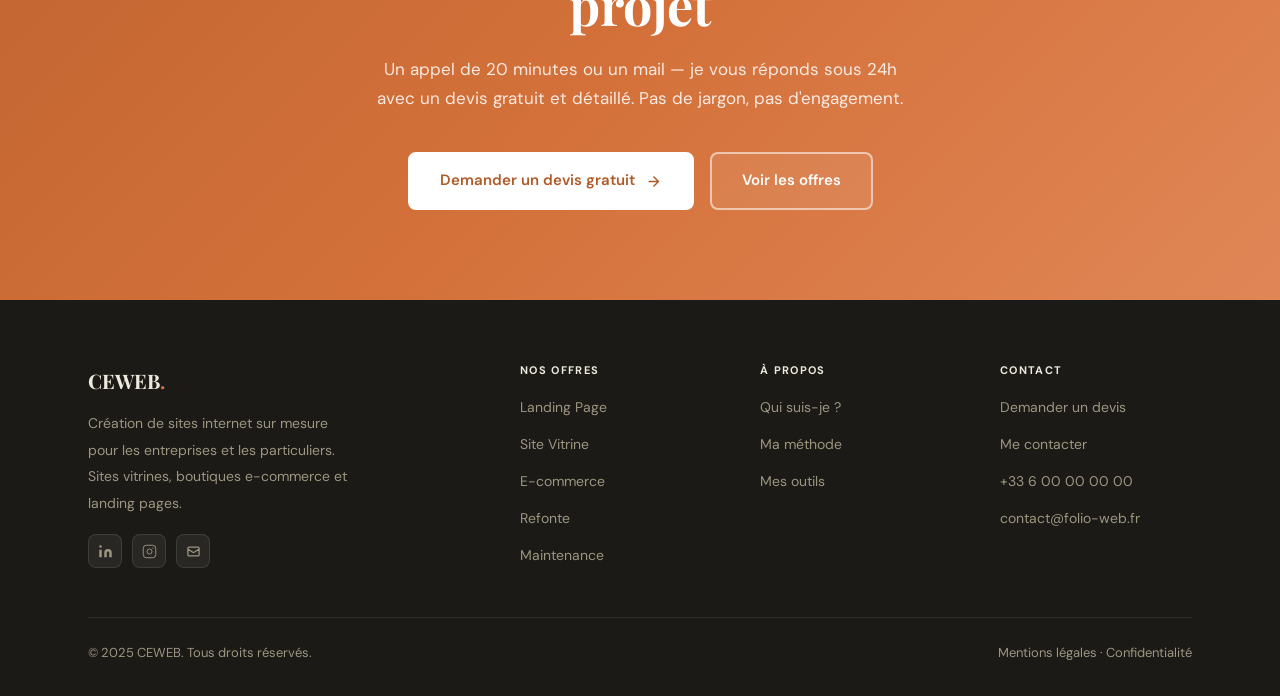
==== commit 842d3f33: "Add files via upload" ====
--- a/about.html
+++ b/about.html
@@ -24,8 +24,17 @@
     /* ── PAGE HERO ── */
     .page-hero {
       min-height: 44vh; display: flex; align-items: center;
-      padding-top: var(--nav-h); background: var(--bg-2);
+      padding-top: var(--nav-h);
+      background: linear-gradient(135deg, #FEFDF9 50%, #FEF0DC 100%);
       border-bottom: 1px solid var(--border);
+      position: relative; overflow: hidden;
+    }
+    .page-hero::after {
+      content: '';
+      position: absolute; right: -60px; top: -80px;
+      width: 500px; height: 500px;
+      background: radial-gradient(circle, rgba(212,113,58,0.12) 0%, transparent 65%);
+      pointer-events: none;
     }
     .page-hero-content { max-width: 680px; }
     .page-hero-content h1 { font-size: clamp(32px, 4.5vw, 58px); margin-bottom: 18px; }
@@ -78,15 +87,15 @@
     .outil-item .cat  { font-size: 11px; color: var(--text-muted); }
 
     /* ── STATS ── */
-    .stats-band { background: var(--bg-2); border-top: 1px solid var(--border); border-bottom: 1px solid var(--border); }
+    .stats-band { background: var(--navy); }
     .stats-band-grid { display: grid; grid-template-columns: repeat(4, 1fr); }
-    .stat-band-item { padding: 40px 20px; text-align: center; border-right: 1px solid var(--border); }
+    .stat-band-item { padding: 40px 20px; text-align: center; border-right: 1px solid rgba(255,255,255,0.12); }
     .stat-band-item:last-child { border-right: none; }
     .stat-band-val {
       font-family: var(--font-title); font-size: 44px; font-weight: 900;
-      line-height: 1; color: var(--accent); margin-bottom: 6px;
-    }
-    .stat-band-label { font-size: 13px; color: var(--text-2); }
+      line-height: 1; color: var(--accent-l); margin-bottom: 6px;
+    }
+    .stat-band-label { font-size: 13px; color: rgba(255,255,255,0.65); }
 
     /* ── RESPONSIVE ── */
     @media (max-width: 1024px) {
@@ -292,14 +301,15 @@
 </section>
 
 <!-- ── CTA ── -->
-<section class="section bg-2" style="border-top:1px solid var(--border);">
-  <div style="text-align:center;max-width:600px;margin:0 auto;padding:0 24px;">
-    <div class="section-tag reveal" style="justify-content:center">On se parle ?</div>
-    <h2 class="reveal delay-1" style="font-size:clamp(30px,4.5vw,52px);margin-bottom:20px;">Racontez-moi votre <span class="gradient-text">projet</span></h2>
-    <p class="reveal delay-2" style="font-size:17px;color:var(--text-2);margin-bottom:40px;">Un appel de 20 minutes ou un mail — je vous réponds sous 24h avec un devis gratuit et détaillé. Pas de jargon, pas d'engagement.</p>
+<section style="padding:90px 0;background:var(--accent);position:relative;overflow:hidden;">
+  <div style="position:absolute;inset:0;background:linear-gradient(135deg,var(--accent-d) 0%,var(--accent) 50%,var(--accent-l) 100%);opacity:0.6;"></div>
+  <div style="position:relative;z-index:1;text-align:center;max-width:600px;margin:0 auto;padding:0 24px;">
+    <div class="section-tag reveal" style="justify-content:center;color:rgba(255,255,255,0.85);">On se parle ?</div>
+    <h2 class="reveal delay-1" style="font-size:clamp(30px,4.5vw,52px);margin-bottom:20px;color:#fff;">Racontez-moi votre projet</h2>
+    <p class="reveal delay-2" style="font-size:17px;color:rgba(255,255,255,0.85);margin-bottom:40px;">Un appel de 20 minutes ou un mail — je vous réponds sous 24h avec un devis gratuit et détaillé. Pas de jargon, pas d'engagement.</p>
     <div class="reveal delay-3" style="display:flex;gap:16px;justify-content:center;flex-wrap:wrap;">
-      <a href="contact.html" class="btn btn-primary">Demander un devis gratuit <svg viewBox="0 0 24 24" fill="none" stroke="currentColor" stroke-width="2"><path d="M5 12h14M12 5l7 7-7 7"/></svg></a>
-      <a href="services.html" class="btn btn-outline">Voir les offres</a>
+      <a href="contact.html" class="btn" style="background:#fff;color:var(--accent-d);border:2px solid #fff;font-weight:600;font-size:15px;">Demander un devis gratuit <svg viewBox="0 0 24 24" fill="none" stroke="currentColor" stroke-width="2" style="width:17px;height:17px;"><path d="M5 12h14M12 5l7 7-7 7"/></svg></a>
+      <a href="services.html" class="btn" style="border:2px solid rgba(255,255,255,0.55);color:#fff;background:rgba(255,255,255,0.08);font-weight:600;font-size:15px;">Voir les offres</a>
     </div>
   </div>
 </section>
--- a/style.css
+++ b/style.css
@@ -14,6 +14,9 @@
   --accent:      #D4713A;
   --accent-l:    #E8956A;
   --accent-d:    #B05A28;
+  --accent-bg:   #FEF0DC;
+  --navy:        #1E3A5C;
+  --navy-l:      #2D5A8E;
   --text:        #1C1A16;
   --text-2:      #6B6560;
   --text-muted:  #9E9890;
